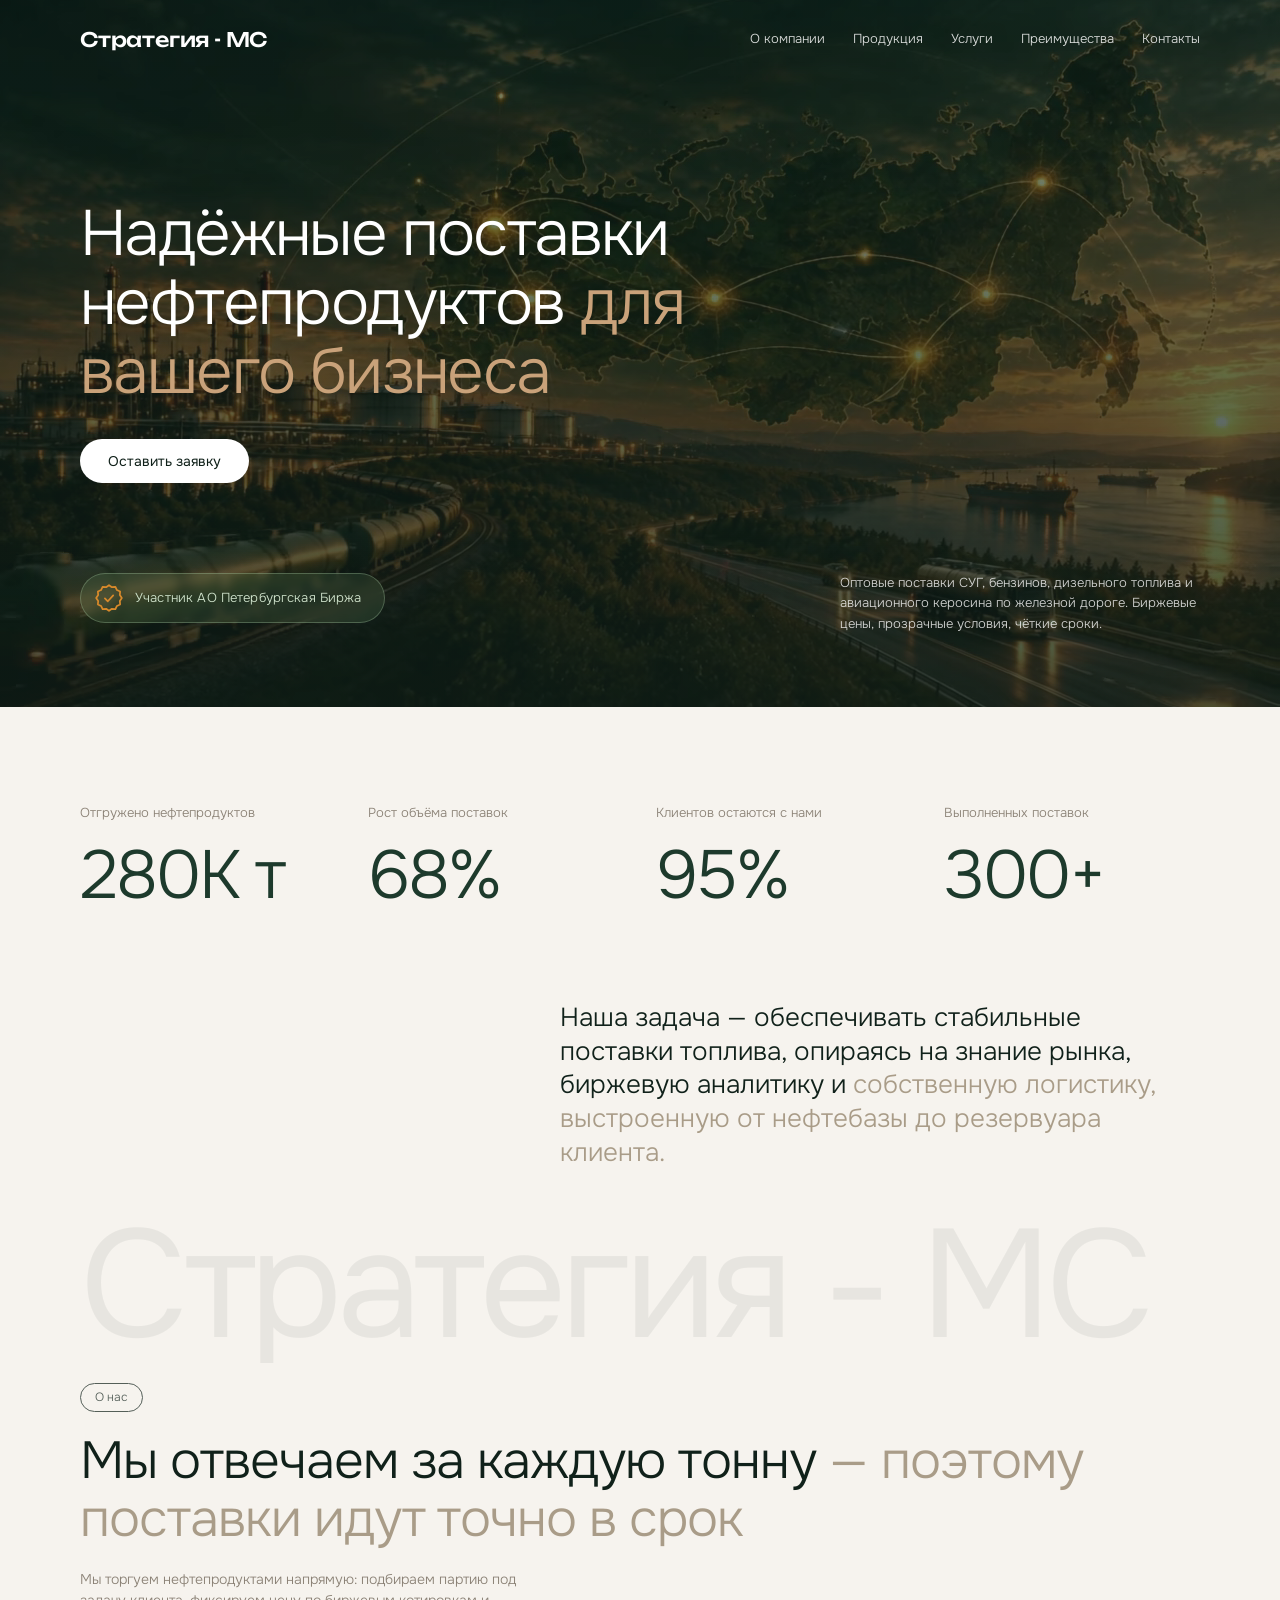
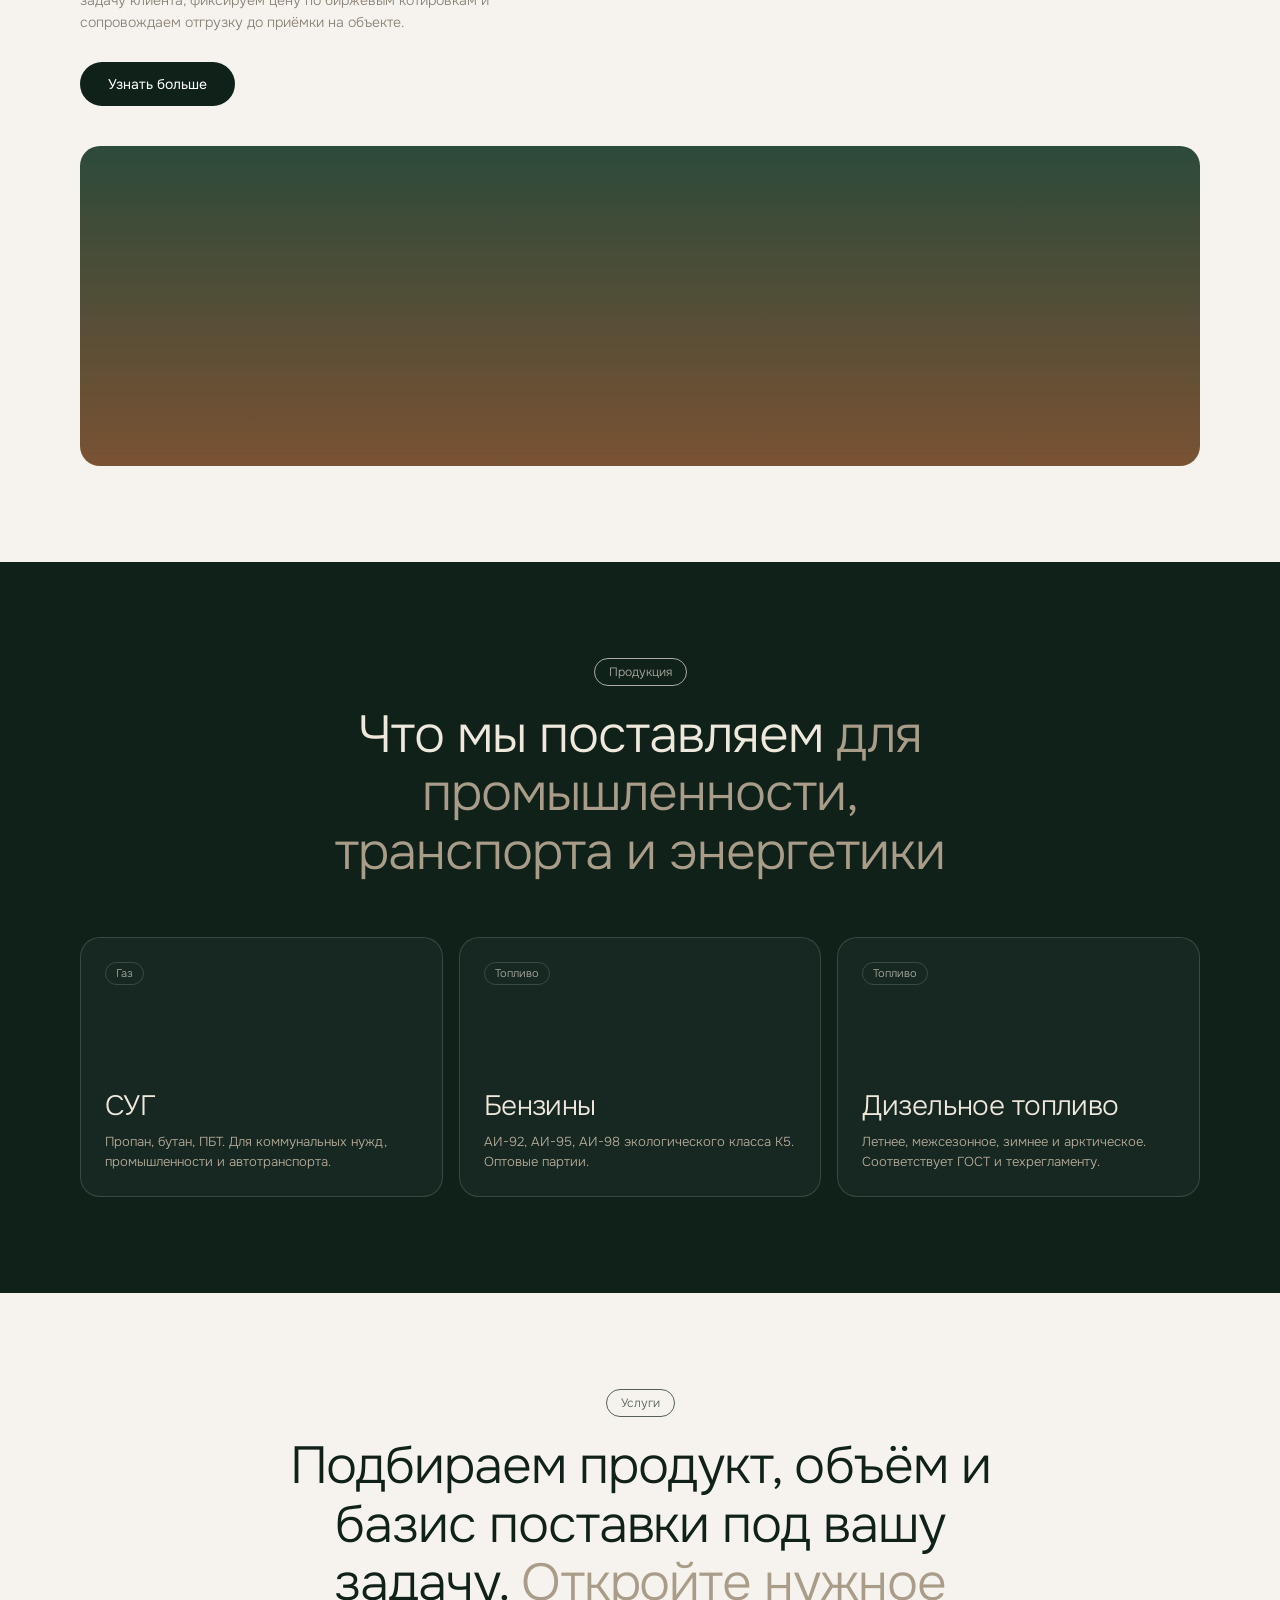
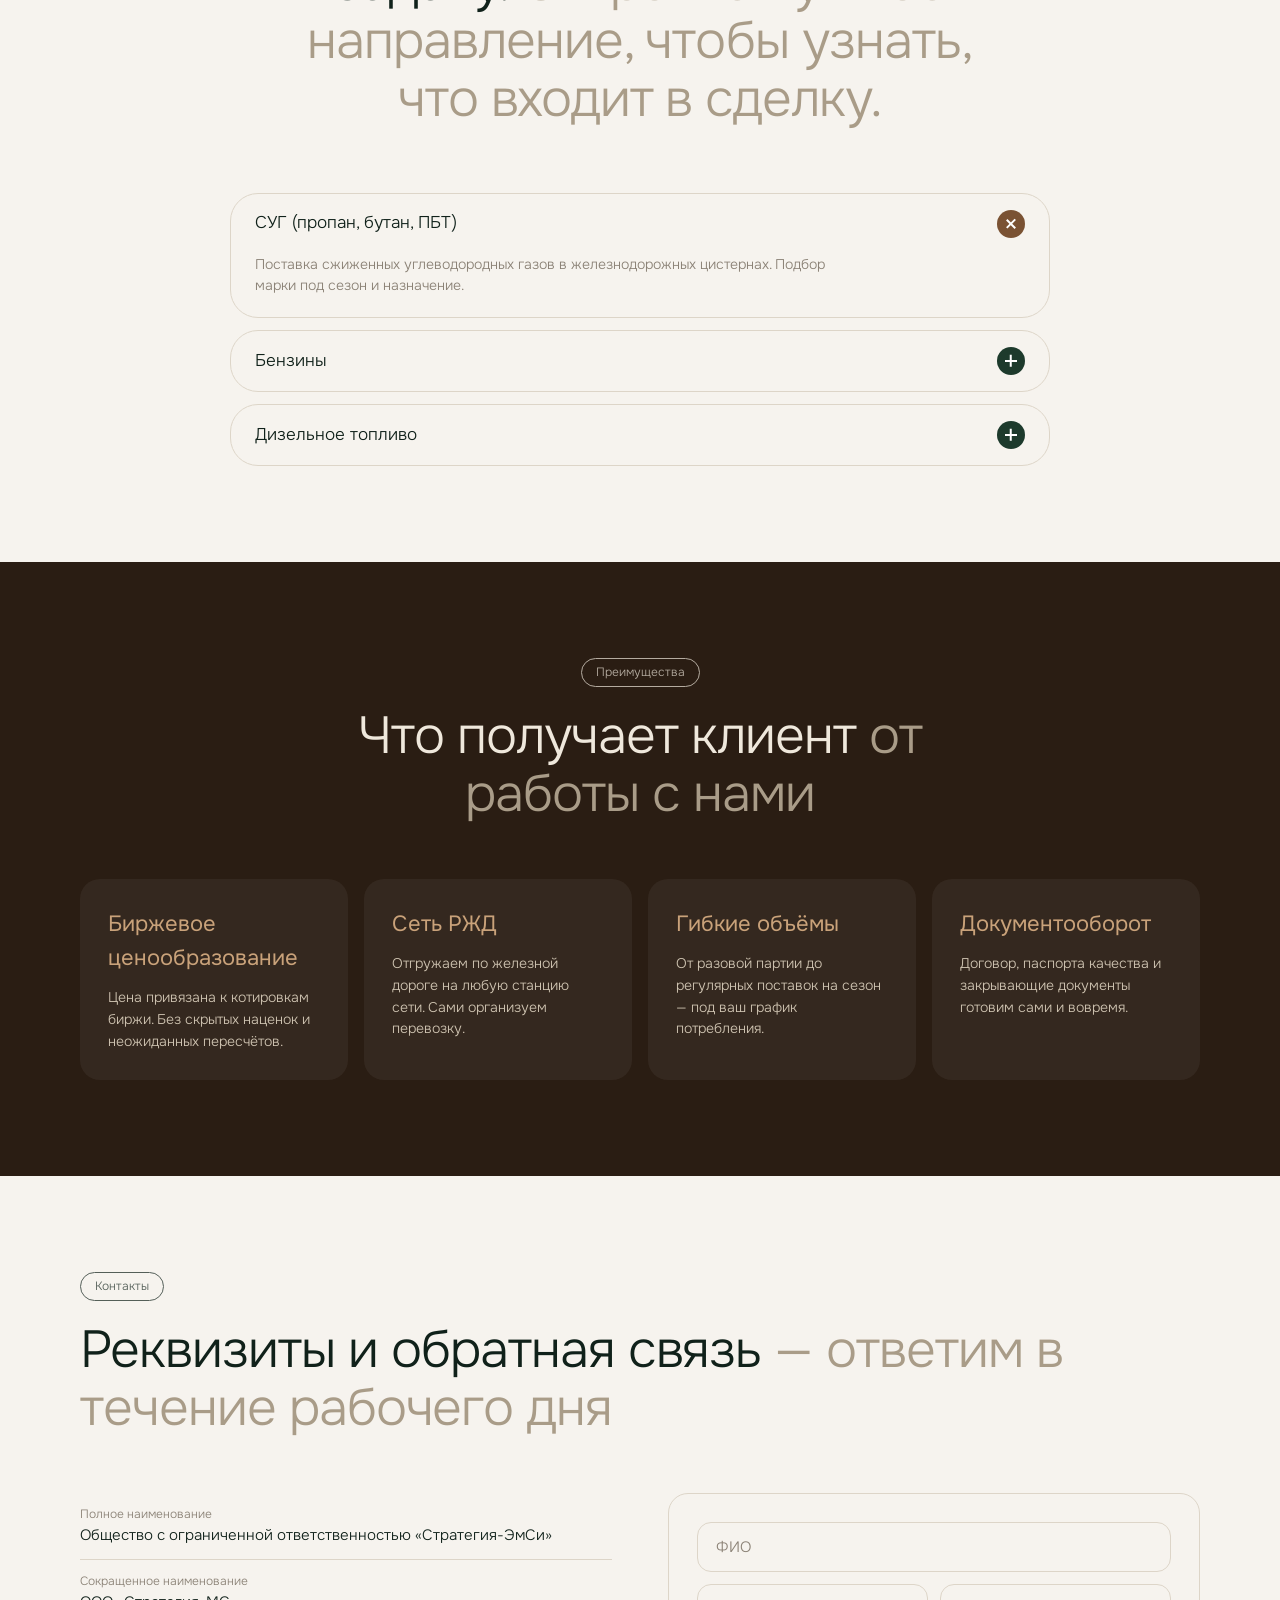
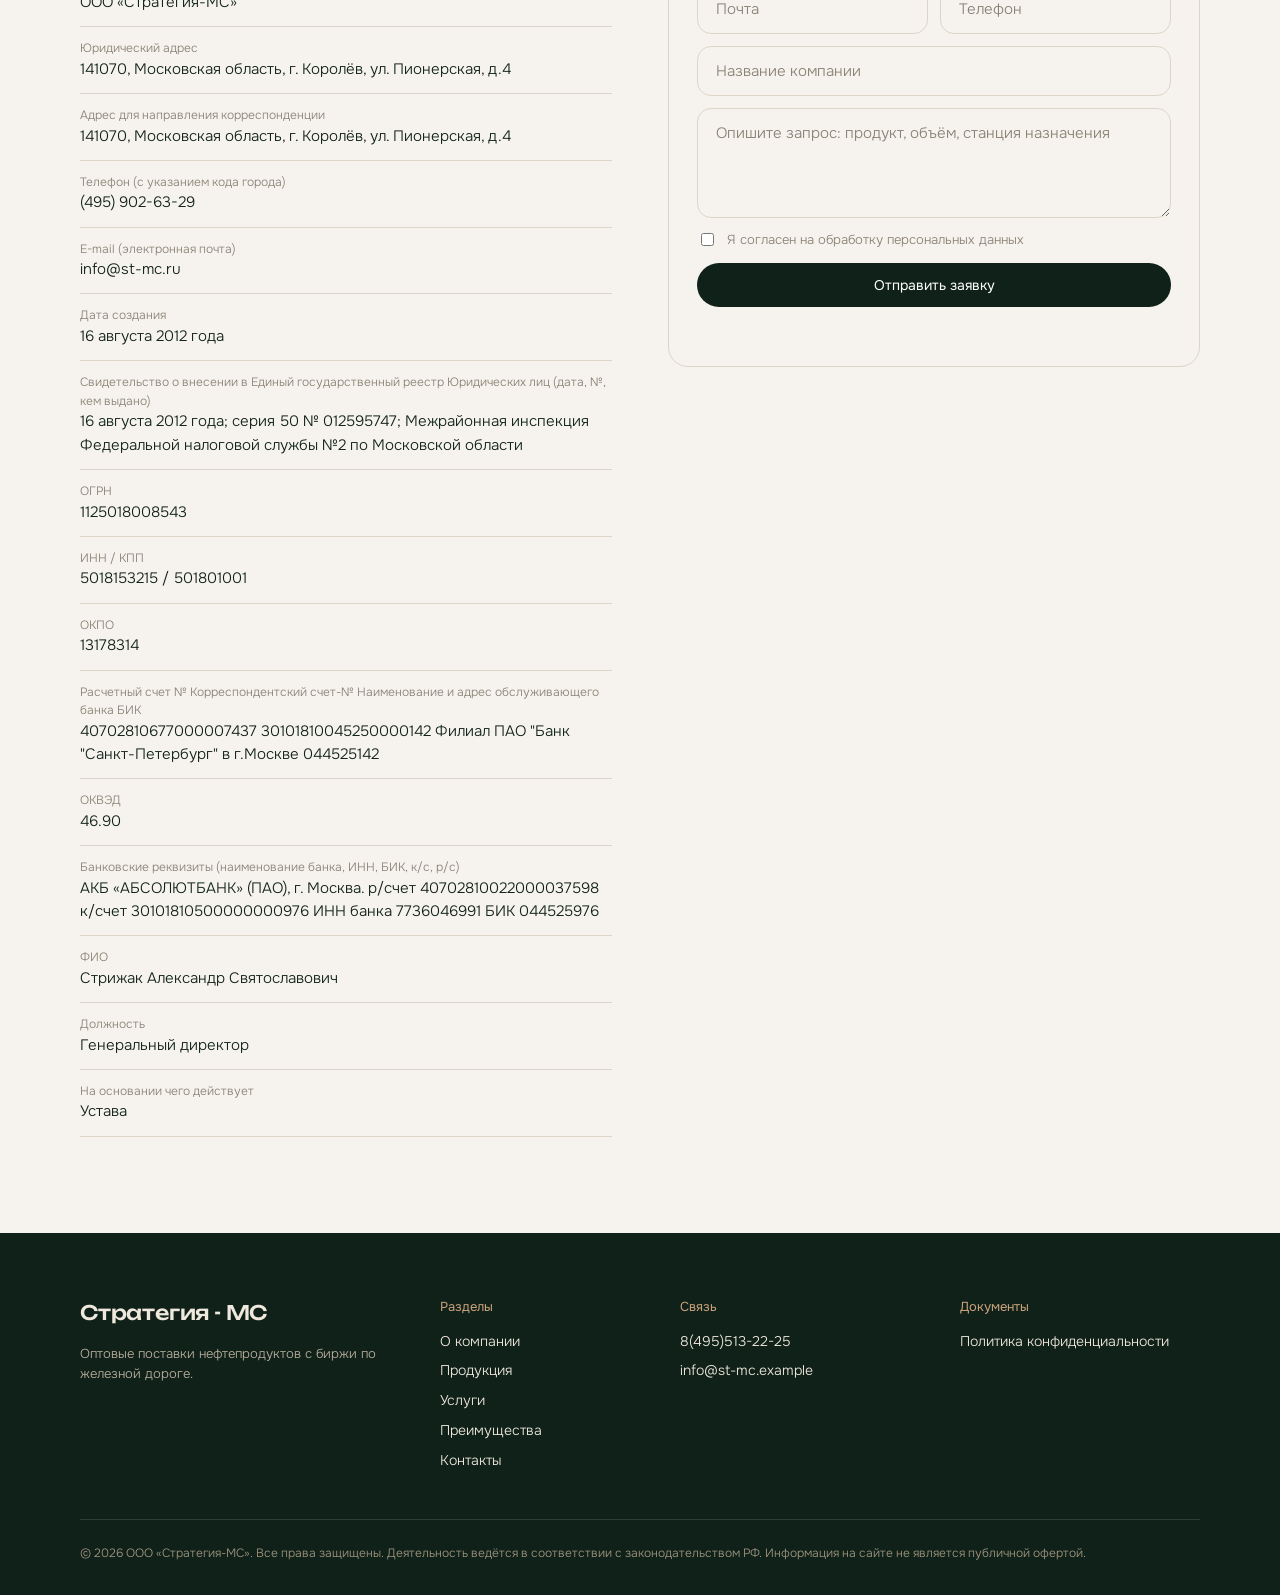
==== index.html @ 7140a0b4 "upd" ====
<!doctype html>
<html lang="en">
  <head>
    <meta charset="UTF-8" />
    <meta name="viewport" content="width=device-width, initial-scale=1.0" />
    <title>Стратегия - МС</title>

    <meta
      content="рынок нефтепродуктов, звезда, нефтепродукты, купить нефть, купить дизель, купить мазут, купить бензин, топливо, мониторинг цен, биржевые цены, спб мтсб"
      name="keywords"
    />

    <meta property="og:title" content="CТРАТЕГИЯ" />
    <meta
      property="og:description"
      content="Добро пожаловать на сайт компании CТРАТЕГИЯ!"
    />
    <meta property="og:type" content="website" />
    <meta property="og:site_name" content="CТРАТЕГИЯ" />
    <meta property="og:url" content="https://svtmlnk.github.io/strategy/" />
    <meta
      property="og:image"
      content="https://svtmlnk.github.io/strategy/assets/banner.png?v=2"
    />
    <meta property="og:image:type" content="image/png" />
    <meta property="og:image:width" content="1200" />
    <meta property="og:image:height" content="630" />
    <meta property="og:image:alt" content="CТРАТЕГИЯ" />

    <meta name="twitter:card" content="summary_large_image" />
    <meta name="twitter:title" content="CТРАТЕГИЯ" />
    <meta
      name="twitter:description"
      content="Добро пожаловать на сайт компании CТРАТЕГИЯ!"
    />
    <meta
      name="twitter:image"
      content="https://svtmlnk.github.io/strategy/assets/banner.png?v=2"
    />

    <link rel="preconnect" href="https://fonts.googleapis.com" />
    <link rel="preconnect" href="https://fonts.gstatic.com" crossorigin />

    <link rel="stylesheet" href="./style.css" />
    <link href="https://unpkg.com/aos@2.3.1/dist/aos.css" rel="stylesheet" />
    <link
      rel="stylesheet"
      href="https://fonts.googleapis.com/css2?family=Onest:wght@300;400;500&display=swap"
    />
  </head>
  <body>
    <!-- ===== Шапка и навигация ===== -->
    <header class="header">
      <div class="container header__inner">
        <a class="logo" href="#top">Стратегия - МС</a>
        <button
          class="burger"
          type="button"
          aria-label="Открыть меню"
          aria-expanded="false"
          aria-controls="site-nav"
        >
          <span class="burger__line"></span><span class="burger__line"></span
          ><span class="burger__line"></span>
        </button>
        <nav class="nav" id="site-nav" aria-label="Основная навигация">
          <a class="nav__link" href="#about">О компании</a>
          <a class="nav__link" href="#products">Продукция</a>
          <a class="nav__link" href="#services">Услуги</a>
          <a class="nav__link" href="#benefits">Преимущества</a>
          <a class="nav__link" href="#contacts">Контакты</a>
        </nav>
      </div>
    </header>

    <main id="top">
      <!-- ===== Секция 1. Hero ===== -->
      <section class="hero">
        <video
          class="hero__video"
          autoplay
          muted
          loop
          playsinline
          preload="auto"
          poster="./assets/video_bg_poster.jpg"
          class="bg-video"
        >
          <source src="./assets/video_bg_web.webm" type="video/webm" />
          <source src="./assets/video_bg_web.mp4" type="video/mp4" />
        </video>
        <div class="container hero__inner">
          <h1 class="hero__title">
            Надёжные поставки нефтепродуктов
            <span class="hero__title-muted">для вашего бизнеса</span>
          </h1>
          <a class="button button--light hero__button" href="#contacts"
            >Оставить заявку</a
          >

          <div class="hero__footer">
            <div class="badge">
              <svg
                class="badge__icon"
                viewBox="0 0 24 24"
                fill="none"
                stroke="currentColor"
                stroke-width="1.5"
                stroke-linejoin="round"
                stroke-linecap="round"
                aria-hidden="true"
              >
                <polygon
                  points="23,12 21.27,14.48 21.53,17.5 18.79,18.79 17.5,21.53 14.48,21.27 12,23 9.52,21.27 6.5,21.53 5.21,18.79 2.47,17.5 2.73,14.48 1,12 2.73,9.52 2.47,6.5 5.21,5.21 6.5,2.47 9.52,2.73 12,1 14.48,2.73 17.5,2.47 18.79,5.21 21.53,6.5 21.27,9.52"
                />
                <path d="M8.5 12.3l2.5 2.5 4.6-5" />
              </svg>
              <p class="badge__text">Участник АО Петербургская Биржа</p>
            </div>
            <p class="hero__text">
              Оптовые поставки СУГ, бензинов, дизельного топлива и авиационного
              керосина по железной дороге. Биржевые цены, прозрачные условия,
              чёткие сроки.
            </p>
          </div>
        </div>
      </section>

      <!-- ===== Секция 2. О компании ===== -->
      <section class="section" id="about">
        <div class="container">
          <div class="stats">
            <div>
              <span class="stats__label">Отгружено нефтепродуктов</span>
              <span class="stats__value" data-count="280" data-suffix="K т"
                >280K т</span
              >
            </div>
            <div>
              <span class="stats__label">Рост объёма поставок</span>
              <span class="stats__value" data-count="68" data-suffix="%"
                >68%</span
              >
            </div>
            <div>
              <span class="stats__label">Клиентов остаются с нами</span>
              <span class="stats__value" data-count="95" data-suffix="%"
                >95%</span
              >
            </div>
            <div>
              <span class="stats__label">Выполненных поставок</span>
              <span class="stats__value" data-count="300" data-suffix="+"
                >300+</span
              >
            </div>
          </div>

          <p class="mission">
            Наша задача — обеспечивать стабильные поставки топлива, опираясь на
            знание рынка, биржевую аналитику и
            <span class="mission__muted"
              >собственную логистику, выстроенную от нефтебазы до резервуара
              клиента.</span
            >
          </p>

          <div class="watermark" aria-hidden="true">Стратегия - МС</div>

          <div class="about">
            <div>
              <span class="tag">О нас</span>
              <h2 class="heading">
                Мы отвечаем за каждую тонну
                <span class="heading__muted"
                  >— поэтому поставки идут точно в срок</span
                >
              </h2>
              <p class="about__text">
                Мы торгуем нефтепродуктами напрямую: подбираем партию под задачу
                клиента, фиксируем цену по биржевым котировкам и сопровождаем
                отгрузку до приёмки на объекте.
              </p>
              <a class="button" href="#contacts">Узнать больше</a>
            </div>

            <div
              class="about__picture"
              role="img"
              aria-label="Железнодорожные цистерны с нефтепродуктами"
            ></div>
          </div>
        </div>
      </section>

      <!-- ===== Секция 3. Продукция ===== -->
      <section class="section section--dark" id="products">
        <div class="container">
          <div class="heading--center">
            <span class="tag">Продукция</span>
            <h2 class="heading">
              Что мы поставляем
              <span class="heading__muted"
                >для промышленности, транспорта и энергетики</span
              >
            </h2>
          </div>

          <div class="products__grid">
            <article
              class="card card--accent"
              data-aos="fade-up"
              data-aos-delay="0"
            >
              <span class="card__tag">Газ</span>
              <div>
                <h3 class="card__title">СУГ</h3>
                <p class="card__text">
                  Пропан, бутан, ПБТ. Для коммунальных нужд, промышленности и
                  автотранспорта.
                </p>
              </div>
            </article>
            <article class="card" data-aos="fade-up" data-aos-delay="150">
              <span class="card__tag">Топливо</span>
              <div>
                <h3 class="card__title">Бензины</h3>
                <p class="card__text">
                  АИ-92, АИ-95, АИ-98 экологического класса К5. Оптовые партии.
                </p>
              </div>
            </article>
            <article class="card" data-aos="fade-up" data-aos-delay="300">
              <span class="card__tag">Топливо</span>
              <div>
                <h3 class="card__title">Дизельное топливо</h3>
                <p class="card__text">
                  Летнее, межсезонное, зимнее и арктическое. Соответствует ГОСТ
                  и техрегламенту.
                </p>
              </div>
            </article>
          </div>
        </div>
      </section>

      <!-- ===== Секция 4. Услуги ===== -->
      <section class="section" id="services">
        <div class="container">
          <div class="heading--center">
            <span class="tag">Услуги</span>
            <h2 class="heading">
              Подбираем продукт, объём и базис поставки под вашу задачу.
              <span class="heading__muted"
                >Откройте нужное направление, чтобы узнать, что входит в
                сделку.</span
              >
            </h2>
          </div>

          <div class="services__list">
            <details class="service" open data-aos="fade-up">
              <summary class="service__head">
                СУГ (пропан, бутан, ПБТ)<span class="service__icon"></span>
              </summary>
              <p class="service__body">
                Поставка сжиженных углеводородных газов в железнодорожных
                цистернах. Подбор марки под сезон и назначение.
              </p>
            </details>
            <details class="service" data-aos="fade-up">
              <summary class="service__head">
                Бензины<span class="service__icon"></span>
              </summary>
              <p class="service__body">
                Оптовые партии АИ-92, АИ-95 и АИ-98 с паспортом качества на
                каждую отгрузку.
              </p>
            </details>
            <details class="service" data-aos="fade-up">
              <summary class="service__head">
                Дизельное топливо<span class="service__icon"></span>
              </summary>
              <p class="service__body">
                Летние, межсезонные, зимние и арктические марки. Планируем
                графики поставок на весь сезон.
              </p>
            </details>
          </div>
        </div>
      </section>

      <!-- ===== Секция 5. Что получает клиент ===== -->
      <section class="section section--brown" id="benefits">
        <div class="container">
          <div class="heading--center">
            <span class="tag">Преимущества</span>
            <h2 class="heading">
              Что получает клиент
              <span class="heading__muted">от работы с нами</span>
            </h2>
          </div>

          <div class="benefits__grid">
            <article class="benefit" data-aos="fade-up" data-aos-delay="0">
              <h3 class="benefit__title">Биржевое ценообразование</h3>
              <p class="benefit__text">
                Цена привязана к котировкам биржи. Без скрытых наценок и
                неожиданных пересчётов.
              </p>
            </article>
            <article class="benefit" data-aos="fade-up" data-aos-delay="150">
              <h3 class="benefit__title">Сеть РЖД</h3>
              <p class="benefit__text">
                Отгружаем по железной дороге на любую станцию сети. Сами
                организуем перевозку.
              </p>
            </article>
            <article class="benefit" data-aos="fade-up" data-aos-delay="300">
              <h3 class="benefit__title">Гибкие объёмы</h3>
              <p class="benefit__text">
                От разовой партии до регулярных поставок на сезон — под ваш
                график потребления.
              </p>
            </article>
            <article class="benefit" data-aos="fade-up" data-aos-delay="450">
              <h3 class="benefit__title">Документооборот</h3>
              <p class="benefit__text">
                Договор, паспорта качества и закрывающие документы готовим сами
                и вовремя.
              </p>
            </article>
          </div>
        </div>
      </section>

      <!-- ===== Секция 6. Контакты ===== -->
      <section class="section" id="contacts">
        <div class="container">
          <span class="tag">Контакты</span>
          <h2 class="heading">
            Реквизиты и обратная связь
            <span class="heading__muted">— ответим в течение рабочего дня</span>
          </h2>

          <div class="contacts__grid">
            <dl class="requisites" style="margin: 0">
              <div class="requisites__row">
                <dt class="requisites__label">Полное наименование</dt>
                <dd class="requisites__value" style="margin: 0">
                  Общество с ограниченной ответственностью «Стратегия-ЭмСи»
                </dd>
              </div>
              <div class="requisites__row">
                <dt class="requisites__label">Сокращенное наименование</dt>
                <dd class="requisites__value" style="margin: 0">
                  ООО «Стратегия-МС»
                </dd>
              </div>
              <div class="requisites__row">
                <dt class="requisites__label">Юридический адрес</dt>
                <dd class="requisites__value" style="margin: 0">
                  141070, Московская область, г. Королёв, ул. Пионерская, д.4
                </dd>
              </div>
              <div class="requisites__row">
                <dt class="requisites__label">
                  Адрес для направления корреспонденции
                </dt>
                <dd class="requisites__value" style="margin: 0">
                  141070, Московская область, г. Королёв, ул. Пионерская, д.4
                </dd>
              </div>
              <div class="requisites__row">
                <dt class="requisites__label">
                  Телефон (с указанием кода города)
                </dt>
                <dd class="requisites__value" style="margin: 0">
                  (495) 902-63-29
                </dd>
              </div>
              <div class="requisites__row">
                <dt class="requisites__label">Е-mail (электронная почта)</dt>
                <dd class="requisites__value" style="margin: 0">
                  info@st-mc.ru
                </dd>
              </div>
              <div class="requisites__row">
                <dt class="requisites__label">Дата создания</dt>
                <dd class="requisites__value" style="margin: 0">
                  16 августа 2012 года
                </dd>
              </div>
              <div class="requisites__row">
                <dt class="requisites__label">
                  Свидетельство о внесении в Единый государственный реестр
                  Юридических лиц (дата, №, кем выдано)
                </dt>
                <dd class="requisites__value" style="margin: 0">
                  16 августа 2012 года; серия 50 № 012595747; Межрайонная
                  инспекция Федеральной налоговой службы №2 по Московской
                  области
                </dd>
              </div>
              <div class="requisites__row">
                <dt class="requisites__label">ОГРН</dt>
                <dd class="requisites__value" style="margin: 0">
                  1125018008543
                </dd>
              </div>
              <div class="requisites__row">
                <dt class="requisites__label">ИНН / КПП</dt>
                <dd class="requisites__value" style="margin: 0">
                  5018153215 / 501801001
                </dd>
              </div>
              <div class="requisites__row">
                <dt class="requisites__label">ОКПО</dt>
                <dd class="requisites__value" style="margin: 0">13178314</dd>
              </div>
              <div class="requisites__row">
                <dt class="requisites__label">
                  Расчетный счет № Корреспондентский счет-№ Наименование и адрес
                  обслуживающего банка БИК
                </dt>
                <dd class="requisites__value" style="margin: 0">
                  40702810677000007437 30101810045250000142 Филиал ПАО "Банк
                  "Санкт-Петербург" в г.Москве 044525142
                </dd>
              </div>
              <div class="requisites__row">
                <dt class="requisites__label">ОКВЭД</dt>
                <dd class="requisites__value" style="margin: 0">46.90</dd>
              </div>
              <div class="requisites__row">
                <dt class="requisites__label">
                  Банковские реквизиты (наименование банка, ИНН, БИК, к/с, р/с)
                </dt>
                <dd class="requisites__value" style="margin: 0">
                  АКБ «АБСОЛЮТБАНК» (ПАО), г. Москва. р/счет
                  40702810022000037598 к/счет 30101810500000000976 ИНН банка
                  7736046991 БИК 044525976
                </dd>
              </div>
              <div class="requisites__row">
                <dt class="requisites__label">ФИО</dt>
                <dd class="requisites__value" style="margin: 0">
                  Стрижак Александр Святославович
                </dd>
              </div>
              <div class="requisites__row">
                <dt class="requisites__label">Должность</dt>
                <dd class="requisites__value" style="margin: 0">
                  Генеральный директор
                </dd>
              </div>
              <div class="requisites__row">
                <dt class="requisites__label">На основании чего действует</dt>
                <dd class="requisites__value" style="margin: 0">Устава</dd>
              </div>
            </dl>

            <form class="form" id="contact-form">
              <input
                class="form__input"
                name="name"
                required
                maxlength="150"
                autocomplete="name"
                placeholder="ФИО"
              />
              <div class="form__row">
                <input
                  class="form__input"
                  name="email"
                  type="email"
                  required
                  maxlength="254"
                  autocomplete="email"
                  placeholder="Почта"
                />
                <input
                  class="form__input"
                  name="phone"
                  type="tel"
                  required
                  maxlength="30"
                  autocomplete="tel"
                  placeholder="Телефон"
                />
              </div>
              <input
                class="form__input"
                name="company"
                required
                maxlength="200"
                autocomplete="organization"
                placeholder="Название компании"
              />
              <textarea
                class="form__input form__input--textarea"
                name="message"
                maxlength="3000"
                placeholder="Опишите запрос: продукт, объём, станция назначения"
              ></textarea>
              <label class="form__agreement">
                <input
                  class="form__checkbox"
                  type="checkbox"
                  name="agree"
                  required
                />
                <span>Я согласен на обработку персональных данных</span>
              </label>
              <button class="button form__submit" type="submit">
                Отправить заявку
              </button>
              <p class="form__status" id="form-status" role="status"></p>
            </form>
          </div>
        </div>
      </section>
    </main>

    <!-- Footer -->
    <footer class="footer">
      <div class="footer__grid">
        <div>
          <a class="footer__logo" href="#top">Стратегия - МС</a>
          <p class="footer__about">
            Оптовые поставки нефтепродуктов с биржи по железной дороге.
          </p>
        </div>
        <nav aria-label="Навигация в подвале">
          <h3 class="footer__title">Разделы</h3>
          <ul class="footer__list">
            <li><a class="footer__link" href="#about">О компании</a></li>
            <li><a class="footer__link" href="#products">Продукция</a></li>
            <li><a class="footer__link" href="#services">Услуги</a></li>
            <li><a class="footer__link" href="#benefits">Преимущества</a></li>
            <li><a class="footer__link" href="#contacts">Контакты</a></li>
          </ul>
        </nav>
        <div>
          <h3 class="footer__title">Связь</h3>
          <ul class="footer__list">
            <li>
              <a class="footer__link" href="tel:+74955132225"
                >8(495)513-22-25</a
              >
            </li>
            <li>
              <a class="footer__link" href="mailto:info@st-mc.example"
                >info@st-mc.example</a
              >
            </li>
          </ul>
        </div>
        <div>
          <h3 class="footer__title">Документы</h3>
          <ul class="footer__list">
            <li>
              <a class="footer__link" href="#">Политика конфиденциальности</a>
            </li>
          </ul>
        </div>
      </div>
      <p class="footer__copy">
        © <span class="footer__year">2026</span> ООО «Стратегия-МС». Все права
        защищены. Деятельность ведётся в соответствии с законодательством РФ.
        Информация на сайте не является публичной офертой.
      </p>
    </footer>
  </body>
  <script src="https://unpkg.com/aos@2.3.1/dist/aos.js"></script>
  <script src="./script.js"></script>
</html>
---- style.css ----
@import url('https://fonts.googleapis.com/css2?family=Unbounded:wght@200..900&display=swap');

/* ============ Токены ============ */
:root {
    --green-900: #10211a;
    --green-700: #1d3a2c;
    --brown-600: #7a5233;
    --brown-300: #c9a27a;
    --sand: #a99c88;
    --paper: #f6f3ee;
    --ink: #10211a;
    --muted: #8a8175;
    --line: #ddd5c8;
    --font: "Onest", "Segoe UI", Arial, sans-serif;
    --radius-card: 20px;
    --radius-pill: 999px;
    box-sizing: border-box;
    padding-top: env(safe-area-inset-top, 0px);
    padding-bottom: env(safe-area-inset-bottom, 0px);
}

@media (prefers-color-scheme: dark) {
    :root:not([data-theme="light"]) {
        --paper: #0c1511;
        --ink: #efe8dc;
        --muted: #9a917f;
        --line: #2b3a31;
    }
}

:root[data-theme="dark"] {
    --paper: #0c1511;
    --ink: #efe8dc;
    --muted: #9a917f;
    --line: #2b3a31;
}

/* ============ База ============ */
*,
*::before,
*::after {
    box-sizing: inherit;
}

html {
    scroll-behavior: smooth;
    scroll-padding-top: calc(72px + env(safe-area-inset-top, 0px));
}

body {
    margin: 0;
    background: var(--paper);
    color: var(--ink);
    font: 300 16px/1.55 var(--font);
}

a {
    color: inherit;
    text-decoration: none;
}

h1,
h2,
h3,
p,
ul {
    margin: 0;
    padding: 0;
}

ul {
    list-style: none;
}

:focus-visible {
    outline: 2px solid var(--brown-300);
    outline-offset: 3px;
}

@media (prefers-reduced-motion: reduce) {
    html {
        scroll-behavior: auto;
    }

    * {
        transition: none !important;
    }
}

/* ============ Общие блоки ============ */
.container {
    width: min(1120px, 100% - 40px);
    margin-inline: auto;
}

.section {
    padding: 96px 0;
}

.section--dark {
    background: var(--green-900);
    color: #efe8dc;
}

.section--brown {
    background: #2a1d13;
    color: #efe8dc;
}

.tag {
    display: inline-block;
    padding: 4px 14px;
    border: 1px solid currentColor;
    border-radius: var(--radius-pill);
    font-size: 12px;
    opacity: .7;
    margin-bottom: 20px;
}

.heading {
    font-size: clamp(30px, 4.4vw, 52px);
    font-weight: 300;
    line-height: 1.12;
    letter-spacing: -.02em;
}

.heading--center {
    text-align: center;
    max-width: 720px;
    margin-inline: auto;
}

.heading__muted {
    color: var(--sand);
}

.button {
    display: inline-block;
    padding: 13px 28px;
    border: 0;
    border-radius: var(--radius-pill);
    background: var(--green-900);
    color: #fff;
    font: 400 14px var(--font);
    cursor: pointer;
    transition: background .2s;
}

.button:hover {
    background: var(--brown-600);
}

.button--light {
    background: #fff;
    color: var(--green-900);
}

.button--light:hover {
    background: var(--brown-300);
}

/* ============ Шапка ============ */
.header {
    position: fixed;
    top: 0;
    left: 0;
    right: 0;
    z-index: 10;
    color: #fff;
    padding: calc(24px + env(safe-area-inset-top, 0px)) 0 24px;
    transition: padding .25s, background .25s, box-shadow .25s;
}

.header--scrolled {
    padding: calc(12px + env(safe-area-inset-top, 0px)) 0 12px;
    background: rgba(16, 33, 26, .92);
    backdrop-filter: blur(10px);
    box-shadow: 0 1px 0 rgba(239, 232, 220, .1);
}

.header--open {
    background: var(--green-900);
}

.header__inner {
    display: flex;
    align-items: center;
    justify-content: space-between;
    gap: 24px;
}

/* Кнопка-бургер (видна только на мобильных) */
.burger {
    display: none;
    width: 40px;
    height: 40px;
    padding: 0;
    border: 0;
    background: none;
    color: inherit;
    cursor: pointer;
}

.burger__line {
    display: block;
    width: 22px;
    height: 1.5px;
    margin: 5px auto;
    background: currentColor;
    transition: transform .25s, opacity .2s;
}

.header--open .burger__line:nth-child(1) {
    transform: translateY(6.5px) rotate(45deg);
}

.header--open .burger__line:nth-child(2) {
    opacity: 0;
}

.header--open .burger__line:nth-child(3) {
    transform: translateY(-6.5px) rotate(-45deg);
}

.logo {
    font-family: "Unbounded", sans-serif;
    font-size: 20px;
    font-weight: 500;
    letter-spacing: -.01em;
    white-space: nowrap;
}

.nav {
    display: flex;
    gap: 28px;
    font-size: 13px;
    overflow-x: auto;
}

.nav__link {
    white-space: nowrap;
    opacity: .85;
}

.nav__link:hover,
.nav__link--active {
    opacity: 1;
    color: var(--brown-300);
}

/* ============ 1. Hero ============ */
.hero {
    position: relative;
    overflow: hidden;
    min-height: 620px;
    padding: 200px 0 56px;
    color: #fff;
    background:
        radial-gradient(120% 70% at 85% -10%, rgba(201, 162, 122, .45), transparent 55%),
        radial-gradient(90% 60% at 0% 110%, rgba(122, 82, 51, .55), transparent 60%),
        linear-gradient(160deg, #1d3a2c, #10211a 70%);
}

.hero__inner {
    position: relative;
    z-index: 1;
}

.hero__title {
    max-width: 760px;
    font-size: clamp(34px, 5.4vw, 64px);
    font-weight: 300;
    line-height: 1.08;
    letter-spacing: -.025em;
}

.hero__title-muted {
    color: var(--brown-300);
}

.hero__button {
    margin-top: 32px;
}

.hero__video {
    position: absolute;
    inset: 0;
    z-index: 0;
    width: 100%;
    height: 100%;
    object-fit: cover;
}

/* затемнение, чтобы текст читался поверх видео */
.hero::before {
    content: "";
    position: absolute;
    inset: 0;
    z-index: 1;
    background: linear-gradient(180deg, rgba(16, 33, 26, .55), rgba(16, 33, 26, .75));
}

.hero__inner {
    position: relative;
    z-index: 2;
}

/* ============ Бейдж «Активный участник биржи» ============ */
.badge {
    display: inline-flex;
    align-items: center;
    gap: 12px;
    margin-bottom: 28px;
    padding: 10px 22px 10px 14px;
    border: 1px solid rgba(190, 225, 185, .28);
    border-radius: var(--radius-pill);
    background: rgba(120, 170, 110, .16);
    color: #d3e6cf;
    font-size: 15px;
    letter-spacing: .01em;
    backdrop-filter: blur(4px);
}

.badge__icon {
    flex: none;
    width: 28px;
    height: 28px;
    color: #d98a2b;
}

.badge__text {
    margin: 0;
    font-size: 13px;
}

.hero__footer {
    display: flex;
    justify-content: space-between;
    align-items: start;
    gap: 32px;
    flex-wrap: wrap;
    margin-top: 90px;
}

.hero__rating {
    display: flex;
    align-items: center;
    gap: 12px;
    font-size: 13px;
}

.hero__text {
    max-width: 360px;
    font-size: 13px;
    opacity: .8;
}

.avatars {
    display: flex;
}

.avatars__item {
    display: grid;
    place-items: center;
    width: 34px;
    height: 34px;
    margin-left: -8px;
    border: 2px solid var(--green-700);
    border-radius: 50%;
    background: var(--brown-600);
    font-size: 11px;
    font-weight: 500;
}

.avatars__item:first-child {
    margin-left: 0;
}

.avatars__item:nth-child(2) {
    background: #3d6a52;
}

.avatars__item:nth-child(3) {
    background: var(--brown-300);
    color: var(--green-900);
}

/* ============ 2. О компании ============ */
.stats {
    display: grid;
    grid-template-columns: repeat(auto-fit, minmax(190px, 1fr));
    gap: 32px;
}

.stats__label {
    display: block;
    font-size: 13px;
    color: var(--muted);
}

.stats__value {
    display: block;
    font-size: clamp(44px, 6vw, 68px);
    font-weight: 300;
    letter-spacing: -.03em;
    color: var(--green-700);
}

@media (prefers-color-scheme: dark) {
    :root:not([data-theme="light"]) .stats__value {
        color: var(--brown-300);
    }
}

:root[data-theme="dark"] .stats__value {
    color: var(--brown-300);
}

.mission {
    max-width: 640px;
    margin: 72px 0 0 auto;
    font-size: clamp(20px, 2.4vw, 26px);
    line-height: 1.3;
}

.mission__muted {
    color: var(--sand);
}

.watermark {
    margin: 40px 0 -20px;
    font-size: clamp(20px, 12vw, 160px);
    font-weight: 400;
    line-height: 1;
    letter-spacing: -.04em;
    color: var(--ink);
    opacity: .06;
    user-select: none;
    overflow: hidden;
    white-space: nowrap;
}

.about {
    display: grid;
    gap: 40px;
    margin-top: 40px;
}

.about__text {
    max-width: 440px;
    margin: 20px 0 28px;
    font-size: 14px;
    color: var(--muted);
}

.about__picture {
    min-height: 320px;
    border-radius: var(--radius-card);
    overflow: hidden;
    display: flex;
    align-items: flex-end;
    background: linear-gradient(180deg, #2c4a3a 0%, #7a5233 100%);
}

/* ============ 3. Продукция (карточки) ============ */
.products__grid {
    display: grid;
    grid-template-columns: repeat(auto-fit, minmax(230px, 1fr));
    gap: 16px;
    margin-top: 56px;
}

.card {
    display: flex;
    flex-direction: column;
    justify-content: space-between;
    gap: 48px;
    min-height: 260px;
    padding: 24px;
    border: 1px solid rgba(239, 232, 220, .16);
    border-radius: var(--radius-card);
    background: rgba(255, 255, 255, .03);
}

.card__tag {
    align-self: flex-start;
    padding: 2px 10px;
    border: 1px solid rgba(239, 232, 220, .25);
    border-radius: var(--radius-pill);
    font-size: 11px;
    opacity: .7;
}

.card__title {
    font-size: 28px;
    font-weight: 300;
    line-height: 1.1;
    letter-spacing: -.02em;
}

.card__text {
    margin-top: 10px;
    font-size: 13px;
    color: #b9ae9c;
}

/* ============ 4. Услуги ============ */
.services__intro {
    display: grid;
    grid-template-columns: 1.4fr 1fr;
    gap: 40px;
    align-items: end;
}

.services__title {
    font-size: clamp(48px, 9vw, 120px);
    font-weight: 300;
    line-height: .95;
    letter-spacing: -.045em;
}

.services__text {
    font-size: 14px;
    color: var(--muted);
}

.services__list {
    display: grid;
    gap: 12px;
    max-width: 820px;
    margin: 64px auto 0;
}

.service {
    border: 1px solid var(--line);
    border-radius: 28px;
    padding: 0 24px;
    overflow: hidden;
}

.service__head {
    display: flex;
    justify-content: space-between;
    align-items: center;
    gap: 16px;
    padding: 16px 0;
    font-size: 17px;
    cursor: pointer;
    list-style: none;
}

.service__head::-webkit-details-marker {
    display: none;
}

.service__icon {
    position: relative;
    flex: none;
    width: 28px;
    height: 28px;
    border-radius: 50%;
    background: var(--green-700);
    transition: transform .25s, background .25s;
}

.service__icon::before,
.service__icon::after {
    content: "";
    position: absolute;
    inset: 0;
    margin: auto;
    width: 12px;
    height: 1.5px;
    background: #fff;
}

.service__icon::after {
    transform: rotate(90deg);
}

.service[open] .service__icon {
    transform: rotate(45deg);
    background: var(--brown-600);
}

.service[open]:not(.service--closing) .service__icon {
    transform: rotate(45deg);
    background: var(--brown-600);
}

.service__body {
    padding: 0 0 20px;
    max-width: 600px;
    font-size: 14px;
    color: var(--muted);
}

/* ============ 5. Что получает клиент ============ */
.benefits__grid {
    display: grid;
    grid-template-columns: repeat(auto-fit, minmax(240px, 1fr));
    gap: 16px;
    margin-top: 56px;
}

.benefit {
    padding: 28px;
    border-radius: var(--radius-card);
    background: rgba(255, 255, 255, .05);
}

.benefit__title {
    margin-bottom: 12px;
    font-size: 22px;
    font-weight: 400;
    color: var(--brown-300);
}

.benefit__text {
    font-size: 14px;
    color: #cfc4b2;
}

/* ============ 6. Контакты ============ */
.contacts__grid {
    display: grid;
    grid-template-columns: 1fr 1fr;
    gap: 56px;
    margin-top: 56px;
    align-items: start;
}

.requisites__row {
    padding: 12px 0;
    border-bottom: 1px solid var(--line);
}

.requisites__label {
    display: block;
    font-size: 12px;
    color: var(--muted);
}

.requisites__value {
    font-size: 15px;
    overflow-wrap: anywhere;
}

.form {
    display: grid;
    gap: 12px;
    padding: 28px;
    border: 1px solid var(--line);
    border-radius: var(--radius-card);
}

.form__row {
    display: grid;
    grid-template-columns: 1fr 1fr;
    gap: 12px;
}

.form__input {
    width: 100%;
    padding: 14px 18px;
    border: 1px solid var(--line);
    border-radius: 14px;
    background: transparent;
    color: var(--ink);
    font: 300 15px var(--font);
}

.form__input::placeholder {
    color: var(--muted);
}

.form__input--textarea {
    min-height: 110px;
    resize: vertical;
}

.form__agreement {
    display: flex;
    gap: 10px;
    align-items: flex-start;
    font-size: 13px;
    color: var(--muted);
}

.form__checkbox {
    margin-top: 3px;
    accent-color: var(--brown-600);
}

.form__status {
    min-height: 1.4em;
    font-size: 14px;
    color: var(--brown-600);
}

/* ============ Футер ============ */
.footer {
    padding: 64px 0 32px;
    background: var(--green-900);
    color: #efe8dc;
}

.footer__grid,
.footer__copy {
    width: min(1120px, 100% - 40px);
    margin-inline: auto;
}

.footer__grid {
    display: grid;
    grid-template-columns: 1.6fr 1fr 1.2fr 1.2fr;
    gap: 40px;
}

.footer__logo {
    font-family: "Unbounded", sans-serif;
    font-size: 20px;
    font-weight: 500;
    letter-spacing: -.01em;
}

.footer__about {
    max-width: 320px;
    margin-top: 16px;
    font-size: 13px;
    color: #b9ae9c;
}

.footer__title {
    margin-bottom: 14px;
    font-size: 13px;
    font-weight: 400;
    color: var(--brown-300);
}

.footer__list {
    display: grid;
    gap: 8px;
    font-size: 14px;
}

.footer__link:hover {
    color: var(--brown-300);
}

.footer__copy {
    margin-top: 48px;
    padding-top: 24px;
    border-top: 1px solid rgba(239, 232, 220, .14);
    font-size: 12px;
    color: #a1967f;
}

/* ============ Адаптив ============ */
@media (max-width: 860px) {
    .section {
        padding: 72px 0;
    }

    .services__intro,
    .contacts__grid {
        grid-template-columns: 1fr;
    }

    .footer__grid {
        grid-template-columns: 1fr 1fr;
    }

    .hero {
        padding-top: 150px;
    }

    /* Мобильное меню: выпадающая панель под шапкой */
    .burger {
        display: block;
    }

    .nav {
        position: absolute;
        top: 100%;
        left: 0;
        right: 0;
        flex-direction: column;
        gap: 0;
        overflow: visible;
        padding: 4px 20px 20px;
        background: var(--green-900);
        font-size: 17px;
        visibility: hidden;
        opacity: 0;
        transform: translateY(-8px);
        transition: opacity .2s, transform .2s, visibility .2s;
    }

    .header--open .nav {
        visibility: visible;
        opacity: 1;
        transform: none;
    }

    .nav__link {
        padding: 14px 0;
        border-bottom: 1px solid rgba(239, 232, 220, .12);
    }
}

@media (max-width: 520px) {

    .form__row,
    .footer__grid {
        grid-template-columns: 1fr;
    }

    .mission {
        margin-left: 0;
    }
}
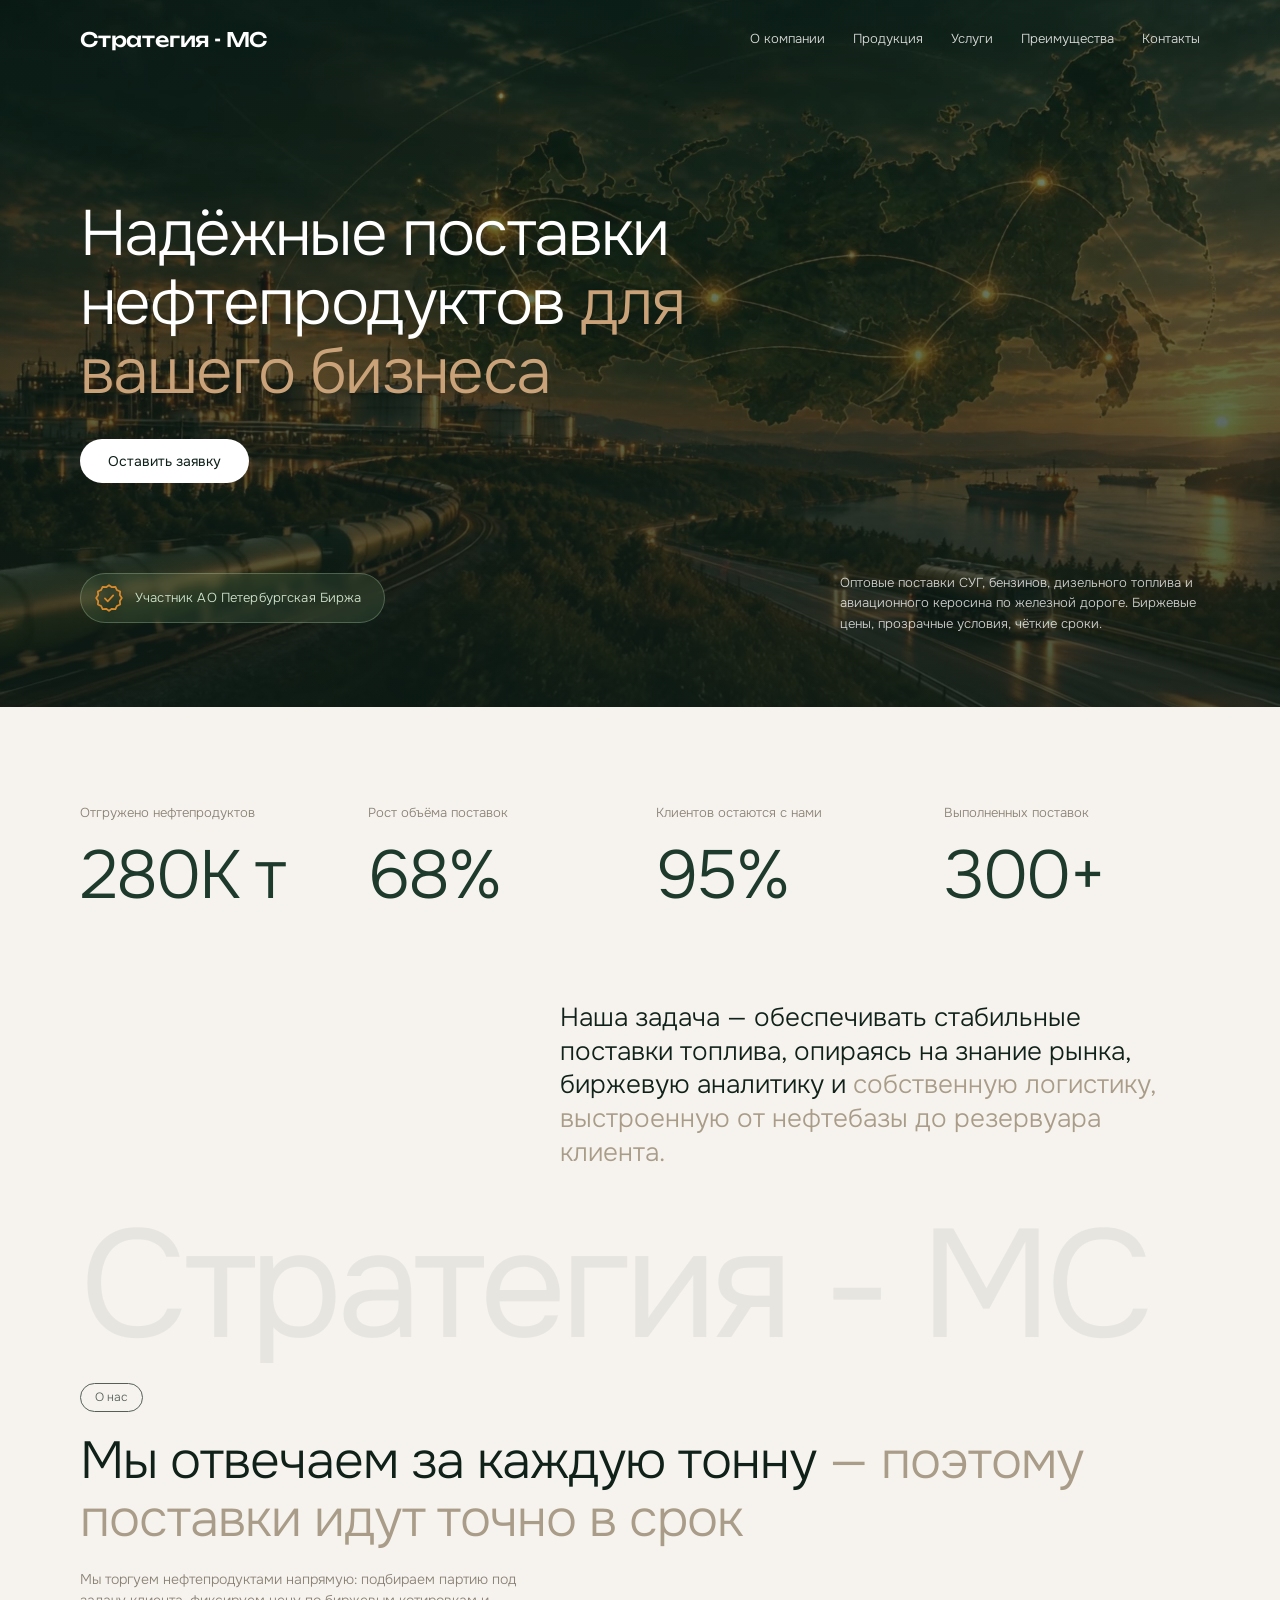
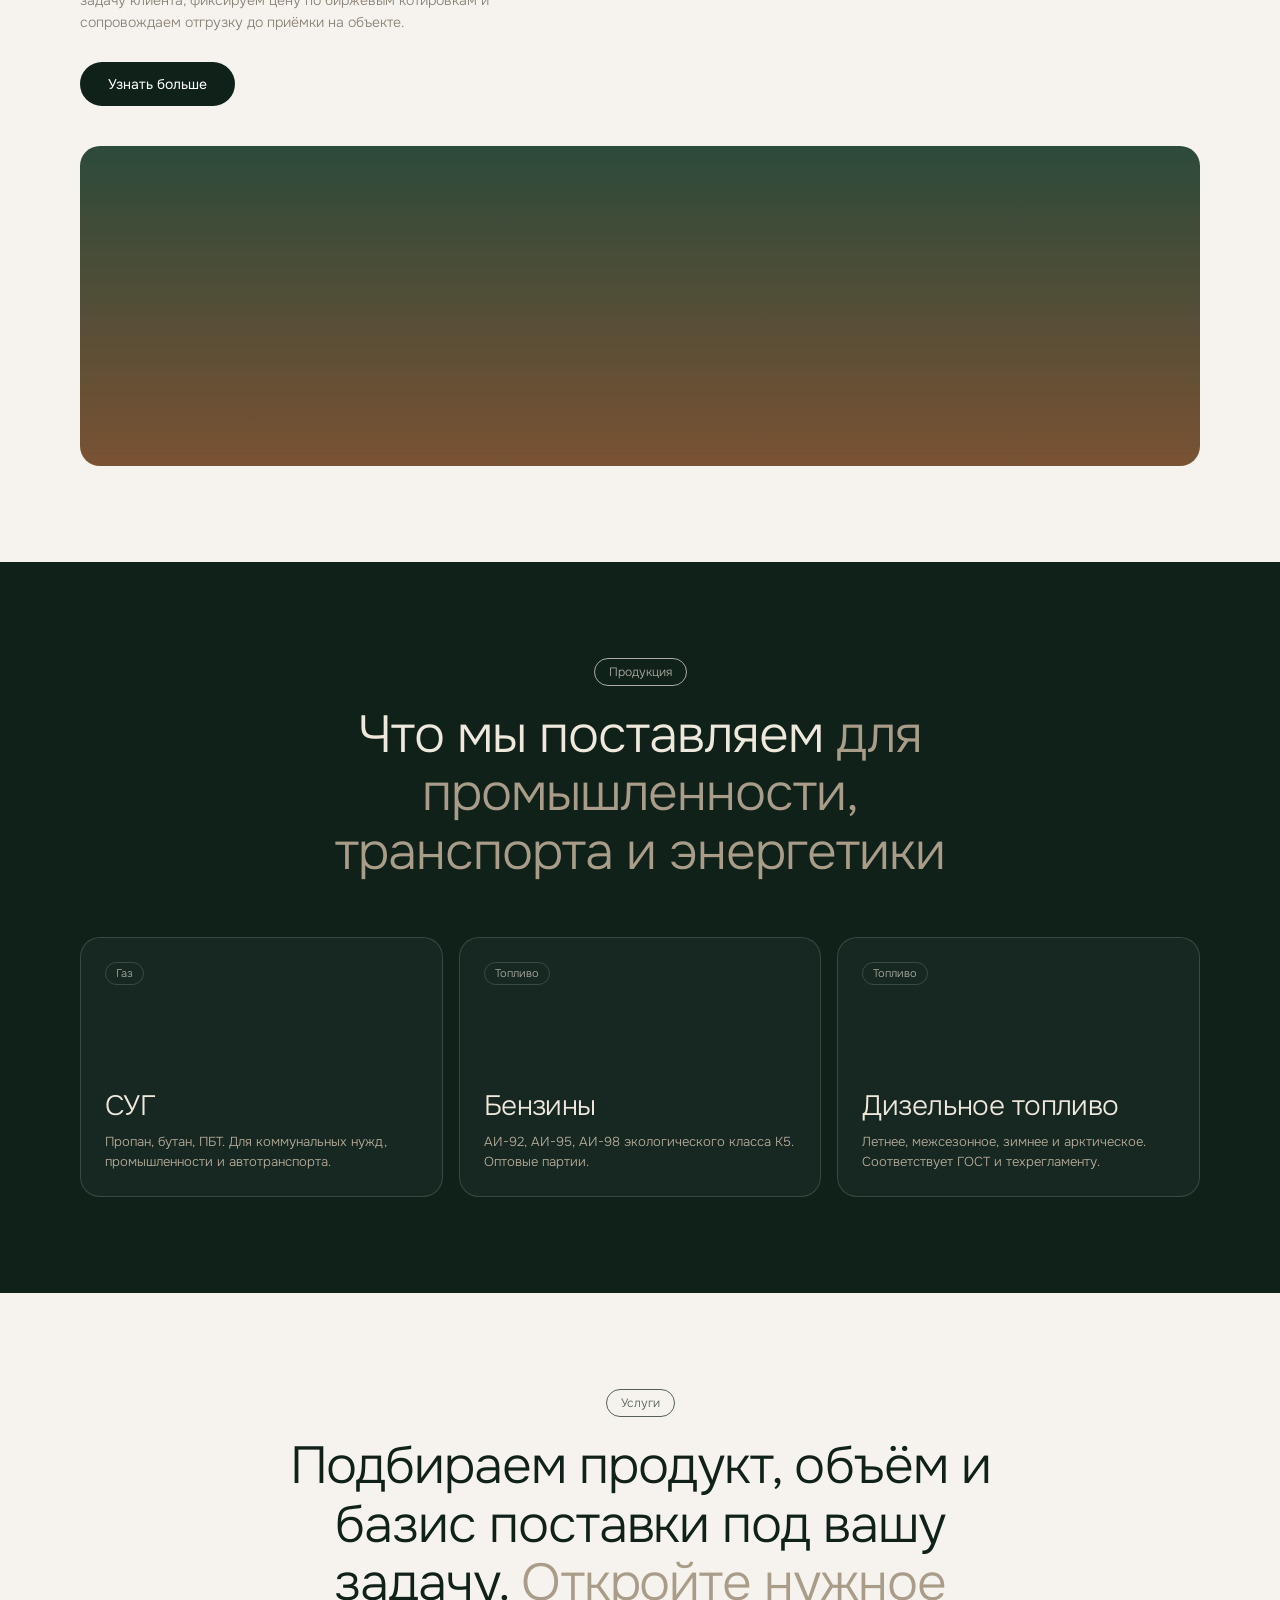
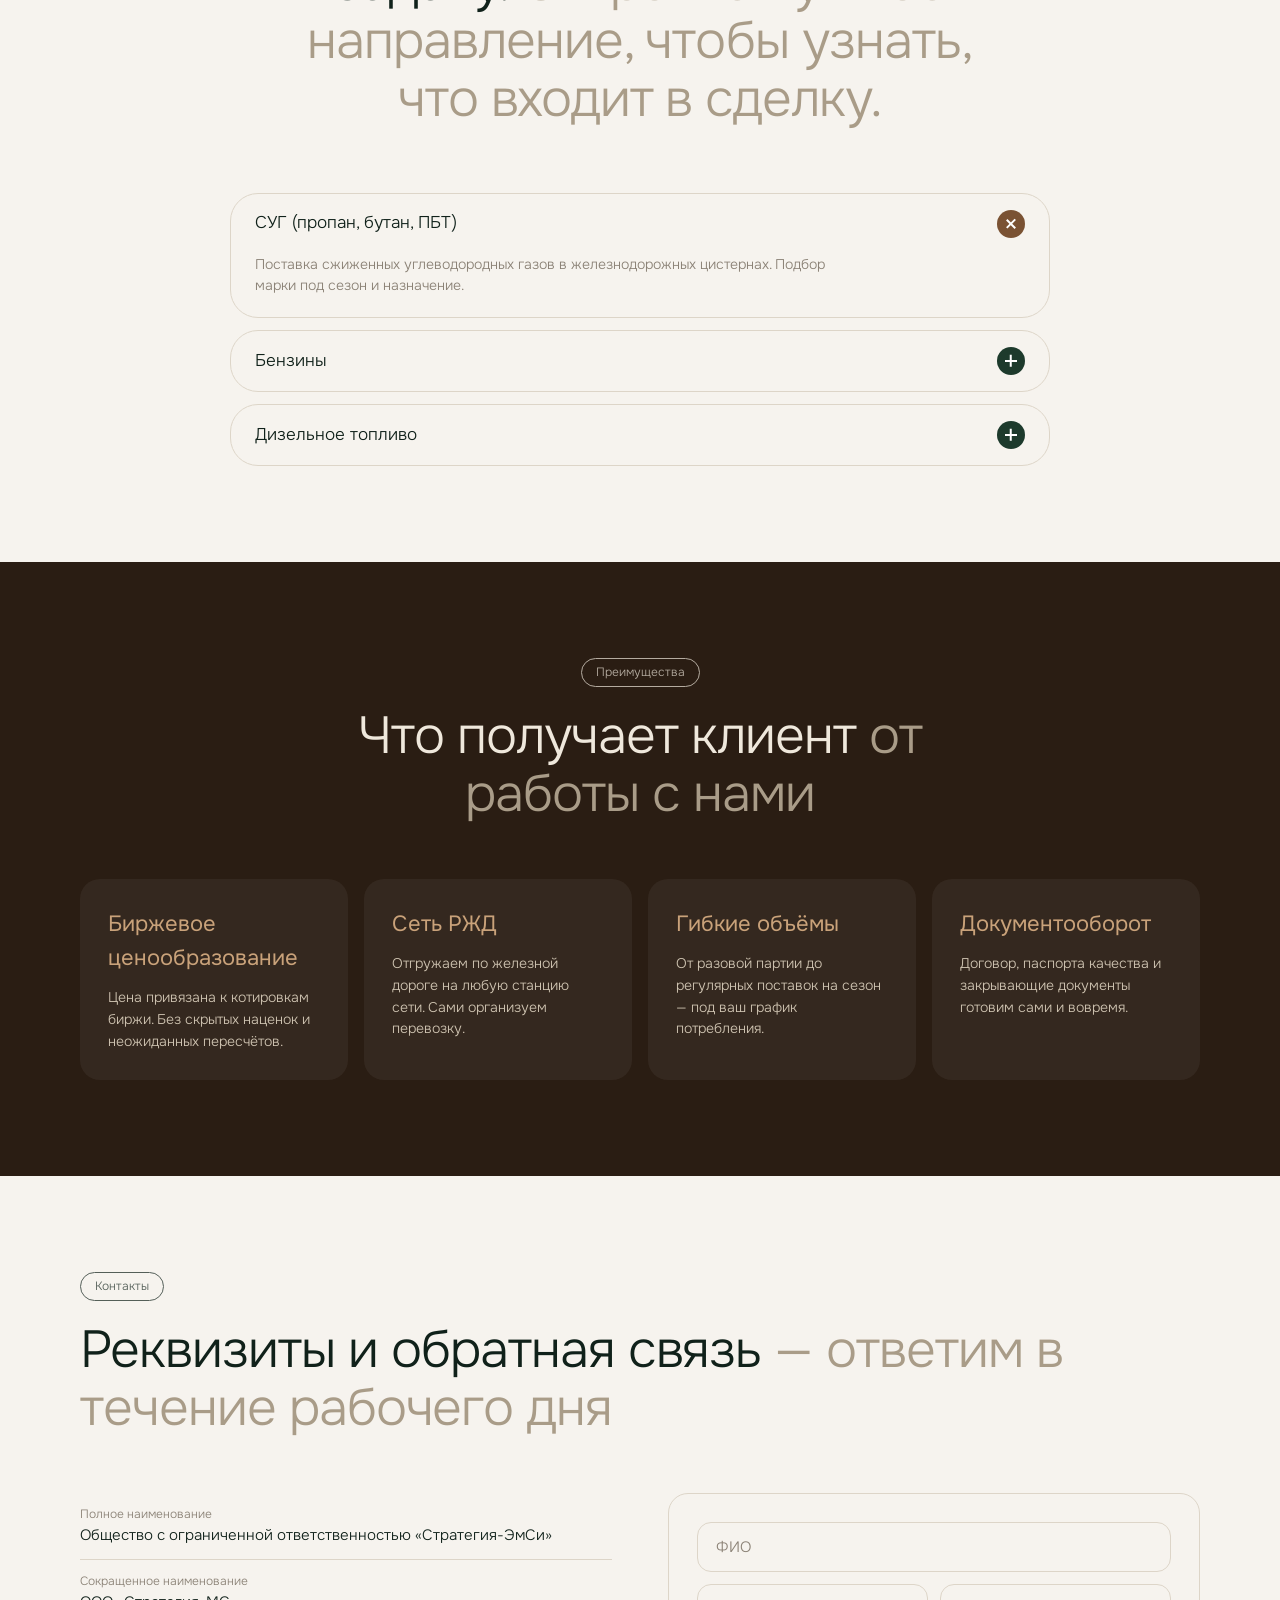
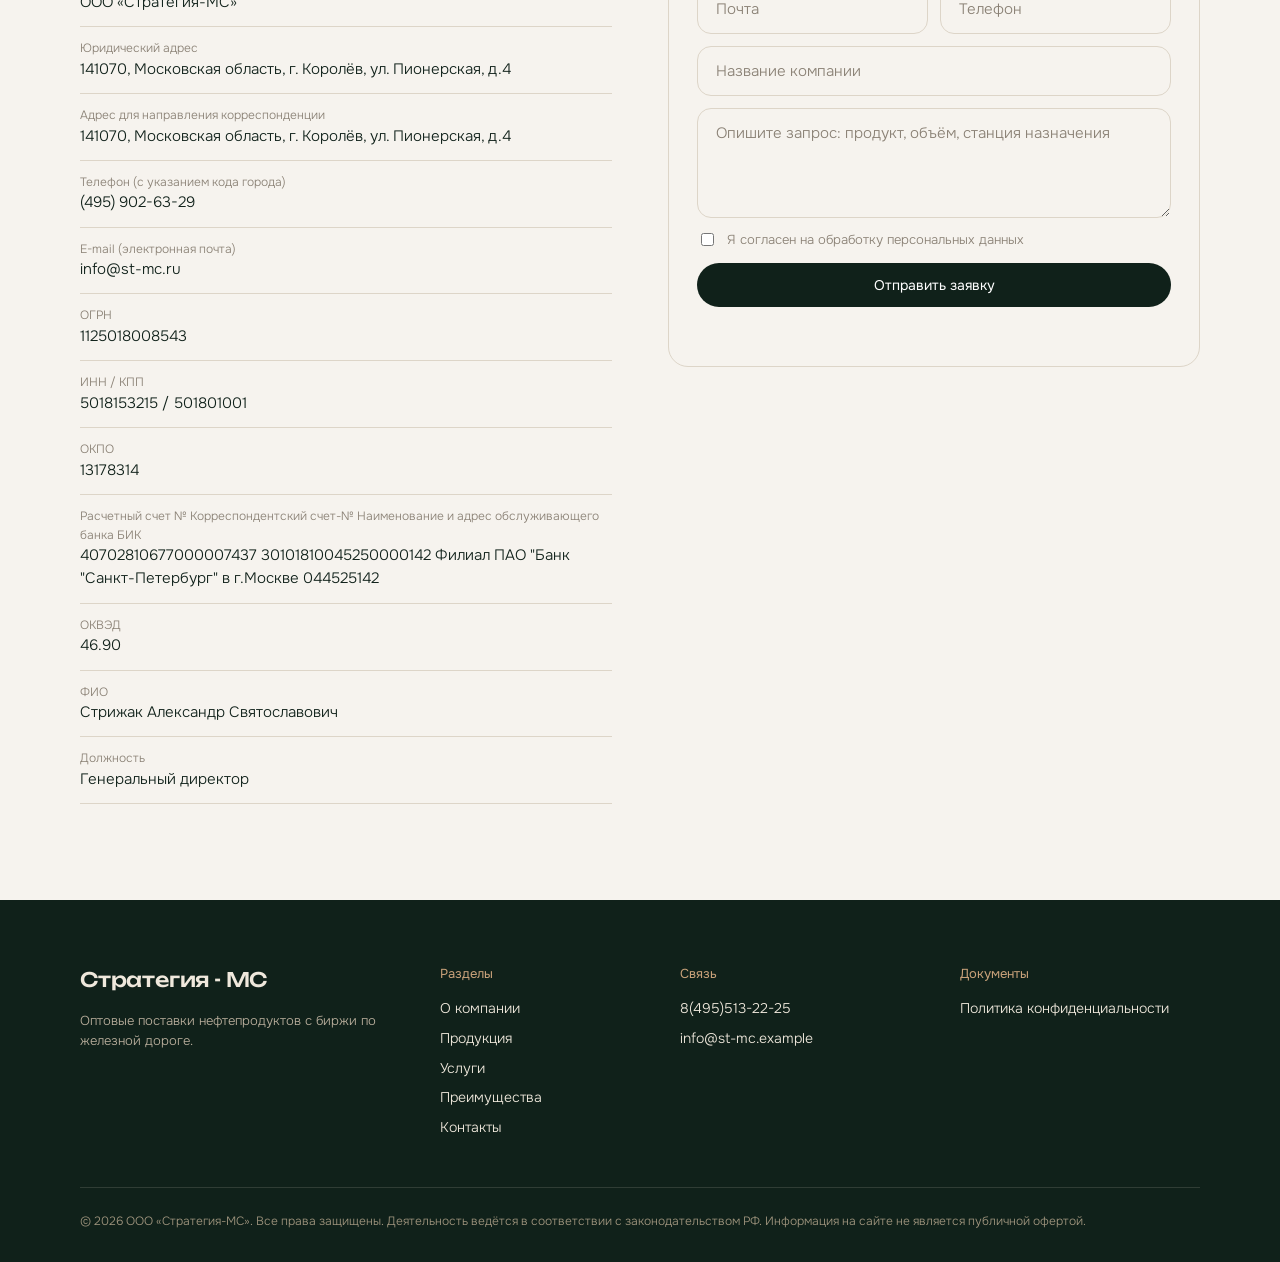
==== commit cf19a256: "upd req" ====
--- a/index.html
+++ b/index.html
@@ -386,23 +386,6 @@
                 </dd>
               </div>
               <div class="requisites__row">
-                <dt class="requisites__label">Дата создания</dt>
-                <dd class="requisites__value" style="margin: 0">
-                  16 августа 2012 года
-                </dd>
-              </div>
-              <div class="requisites__row">
-                <dt class="requisites__label">
-                  Свидетельство о внесении в Единый государственный реестр
-                  Юридических лиц (дата, №, кем выдано)
-                </dt>
-                <dd class="requisites__value" style="margin: 0">
-                  16 августа 2012 года; серия 50 № 012595747; Межрайонная
-                  инспекция Федеральной налоговой службы №2 по Московской
-                  области
-                </dd>
-              </div>
-              <div class="requisites__row">
                 <dt class="requisites__label">ОГРН</dt>
                 <dd class="requisites__value" style="margin: 0">
                   1125018008543
@@ -433,16 +416,6 @@
                 <dd class="requisites__value" style="margin: 0">46.90</dd>
               </div>
               <div class="requisites__row">
-                <dt class="requisites__label">
-                  Банковские реквизиты (наименование банка, ИНН, БИК, к/с, р/с)
-                </dt>
-                <dd class="requisites__value" style="margin: 0">
-                  АКБ «АБСОЛЮТБАНК» (ПАО), г. Москва. р/счет
-                  40702810022000037598 к/счет 30101810500000000976 ИНН банка
-                  7736046991 БИК 044525976
-                </dd>
-              </div>
-              <div class="requisites__row">
                 <dt class="requisites__label">ФИО</dt>
                 <dd class="requisites__value" style="margin: 0">
                   Стрижак Александр Святославович
@@ -453,10 +426,6 @@
                 <dd class="requisites__value" style="margin: 0">
                   Генеральный директор
                 </dd>
-              </div>
-              <div class="requisites__row">
-                <dt class="requisites__label">На основании чего действует</dt>
-                <dd class="requisites__value" style="margin: 0">Устава</dd>
               </div>
             </dl>
 
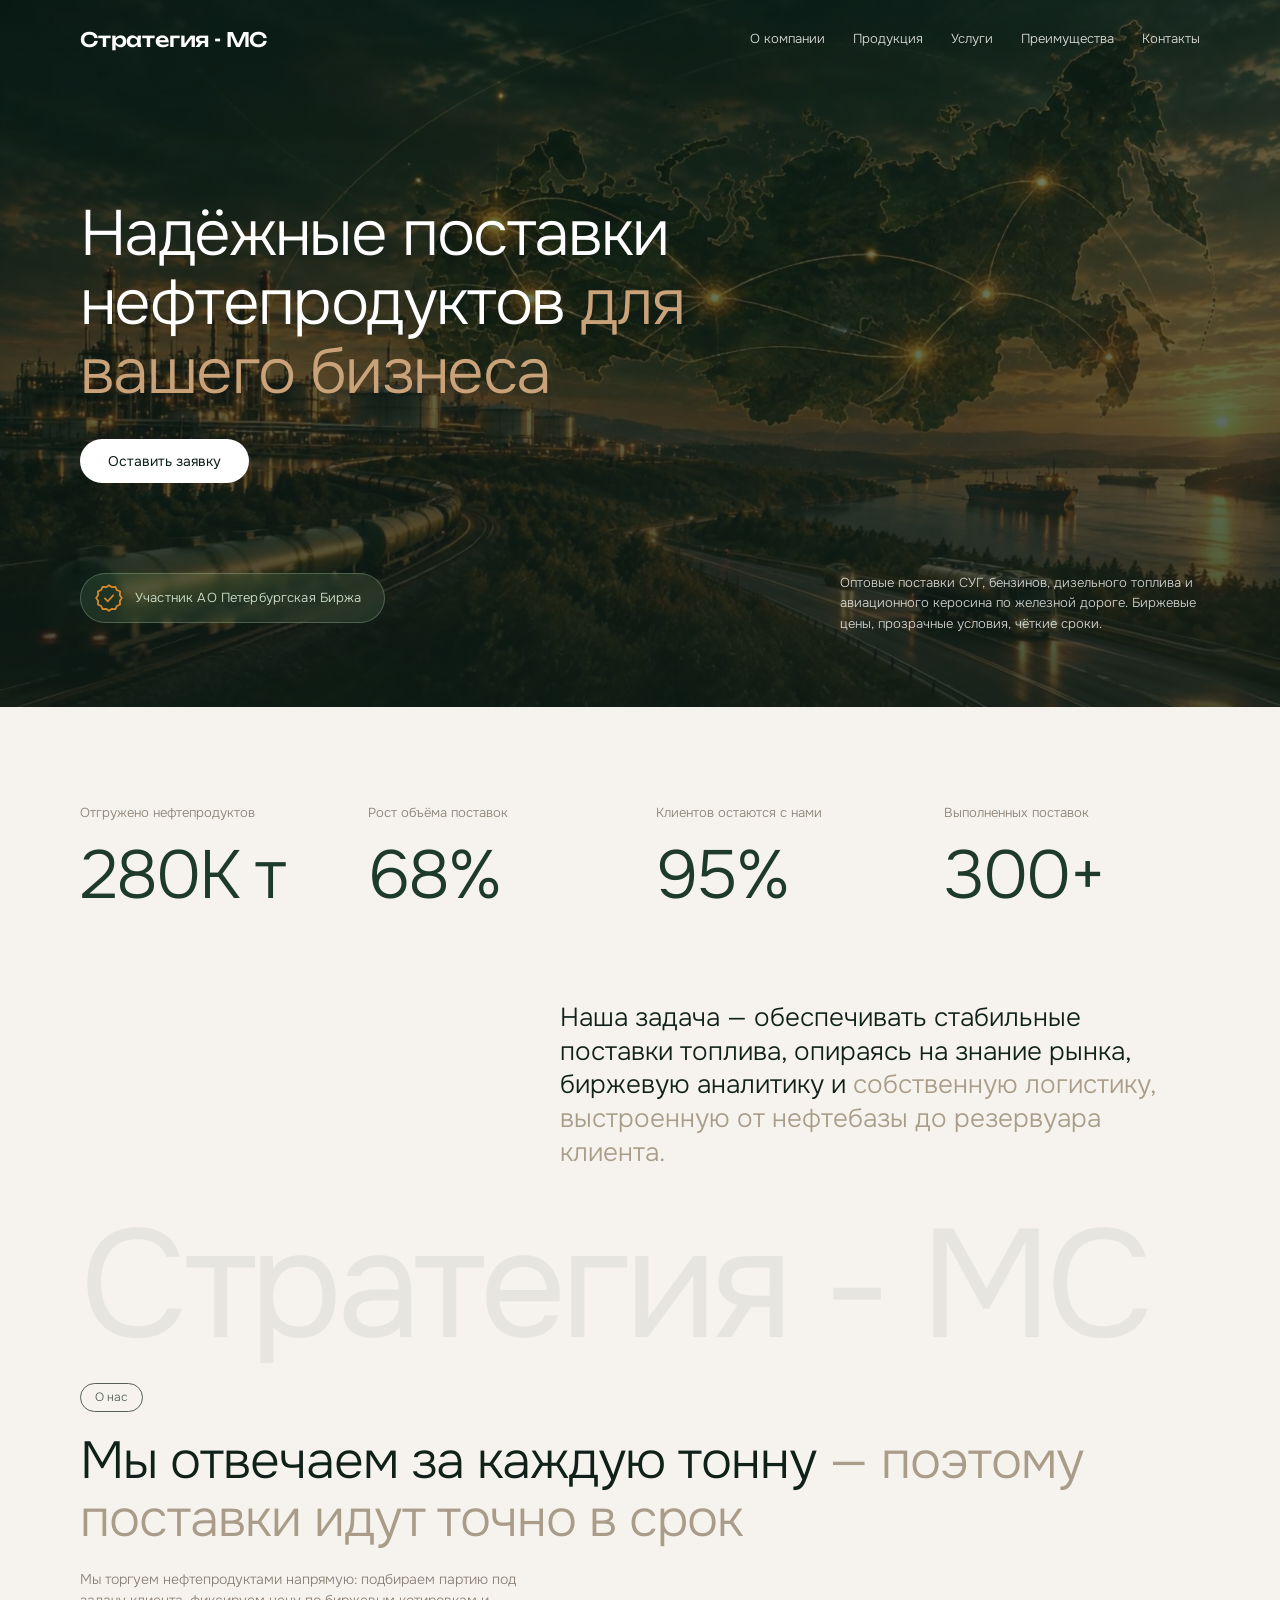
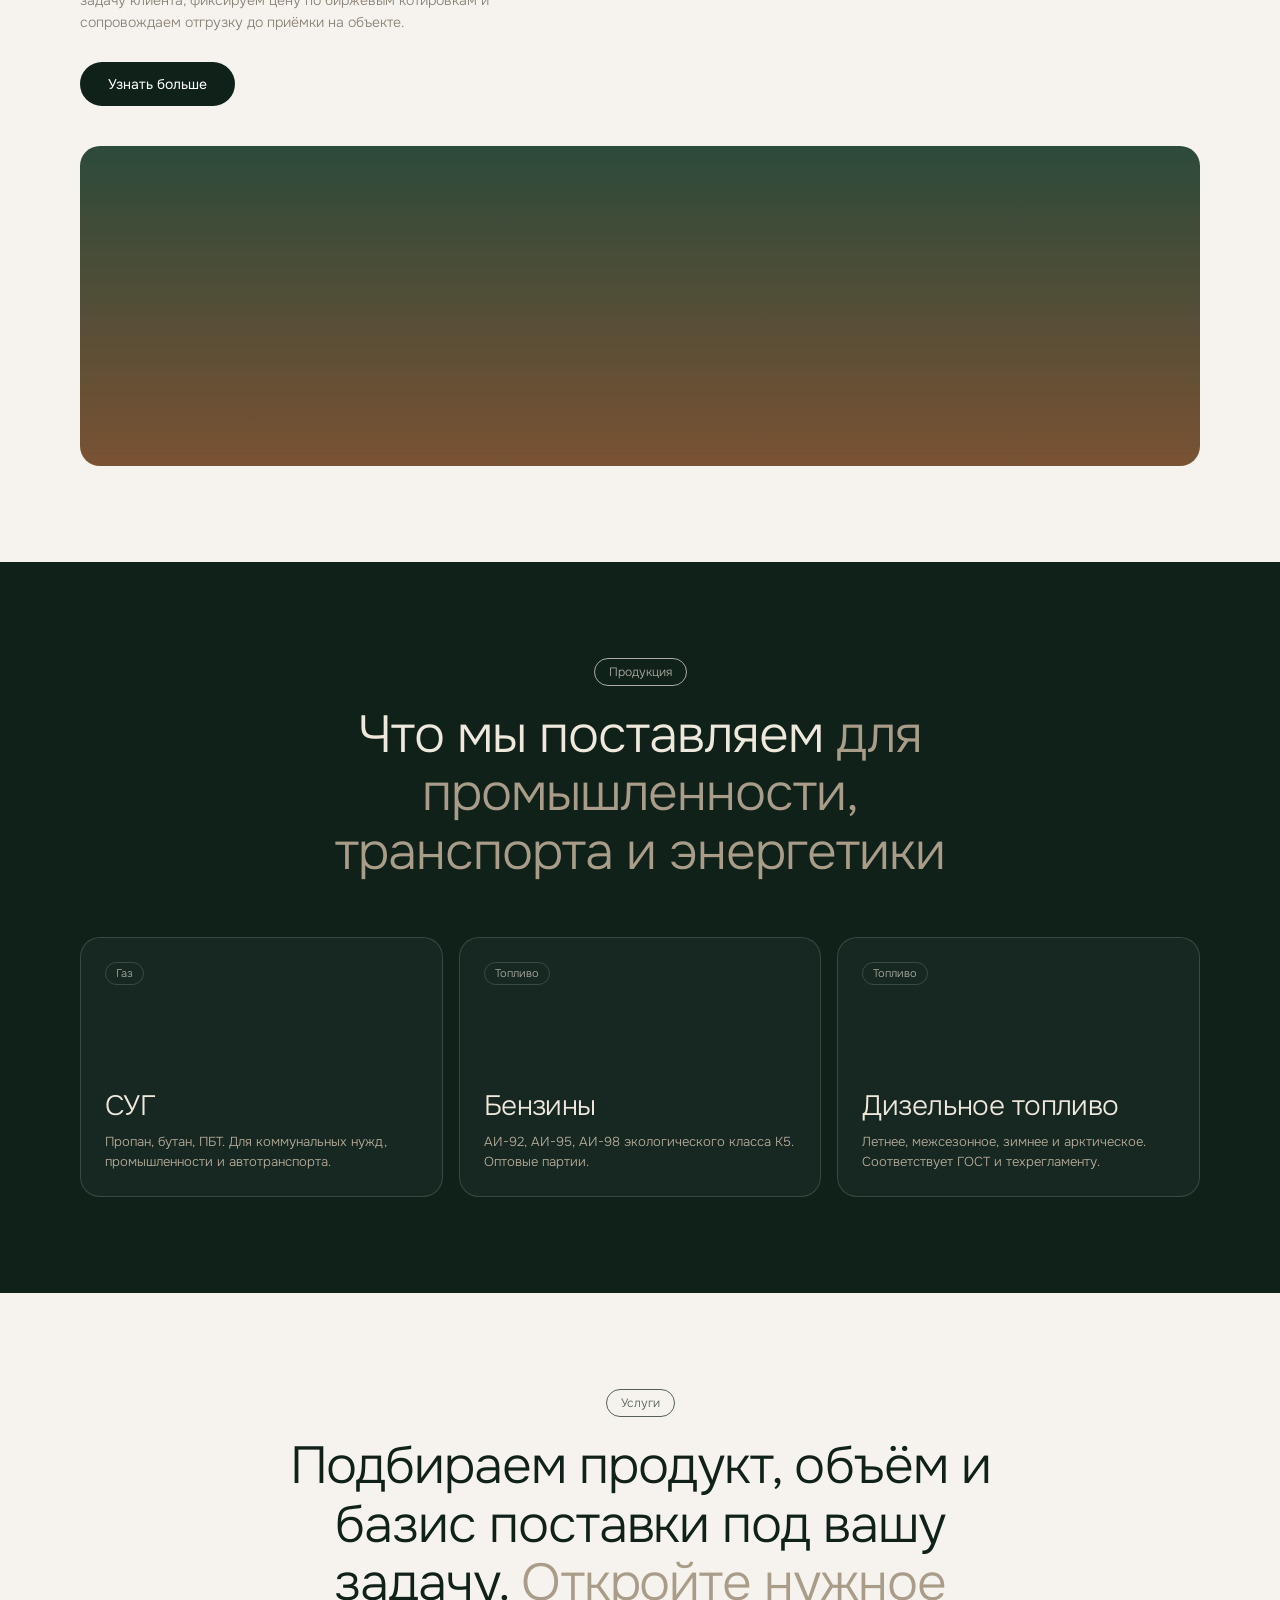
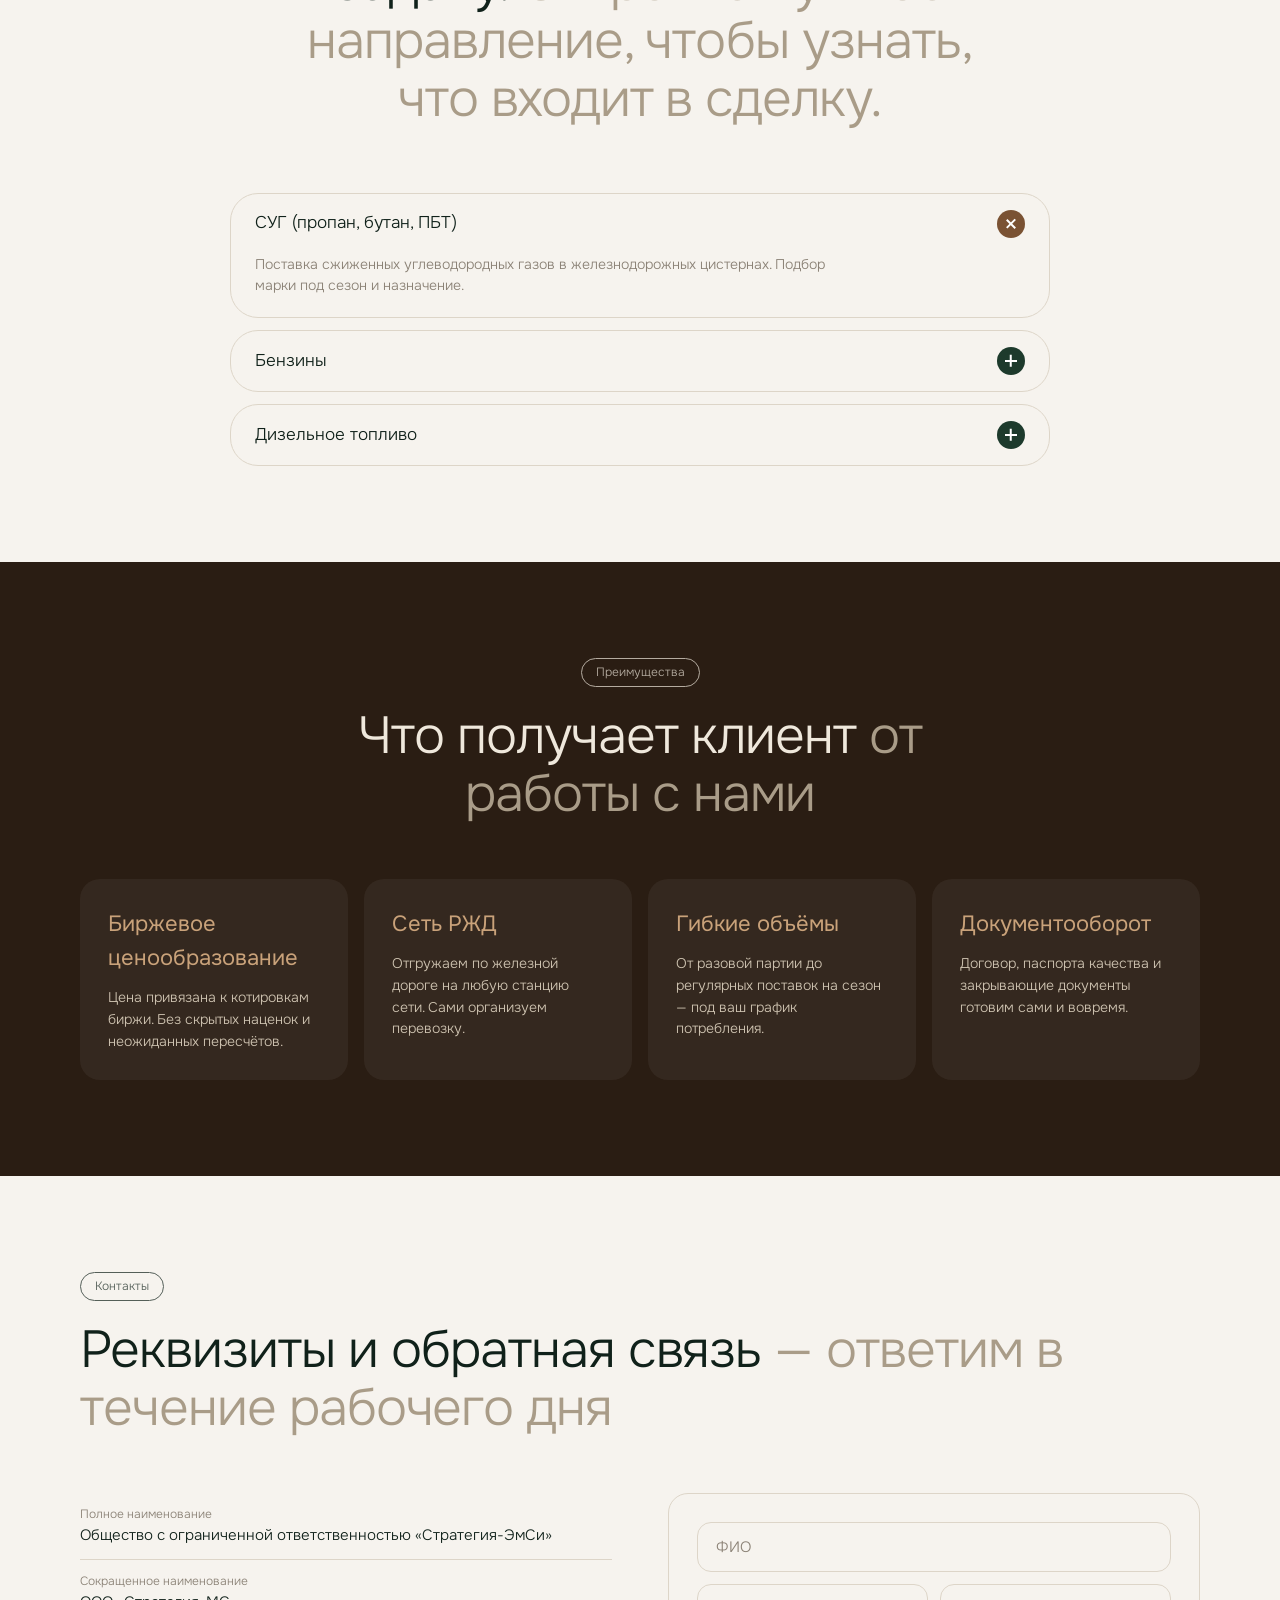
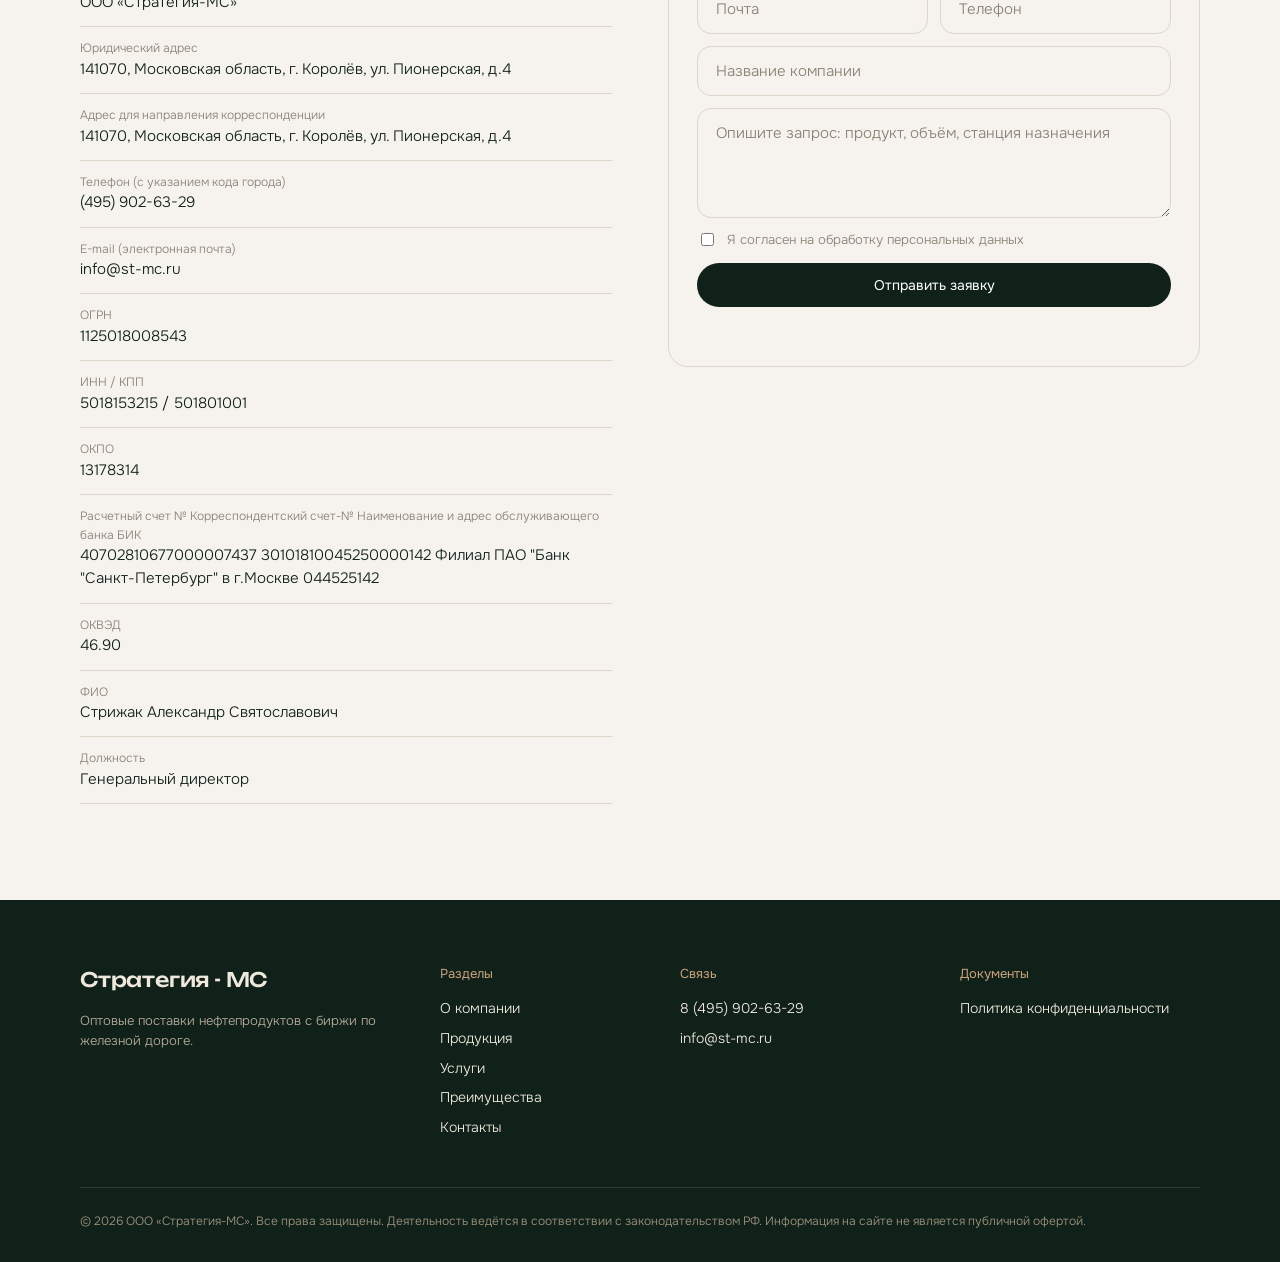
==== commit 6a489e1a: "upd tel and mail" ====
--- a/index.html
+++ b/index.html
@@ -514,13 +514,13 @@
           <h3 class="footer__title">Связь</h3>
           <ul class="footer__list">
             <li>
-              <a class="footer__link" href="tel:+74955132225"
-                >8(495)513-22-25</a
+              <a class="footer__link" href="tel:+74959026329"
+                >8 (495) 902-63-29</a
               >
             </li>
             <li>
-              <a class="footer__link" href="mailto:info@st-mc.example"
-                >info@st-mc.example</a
+              <a class="footer__link" href="mailto:info@st-mc.ru"
+                >info@st-mc.ru</a
               >
             </li>
           </ul>
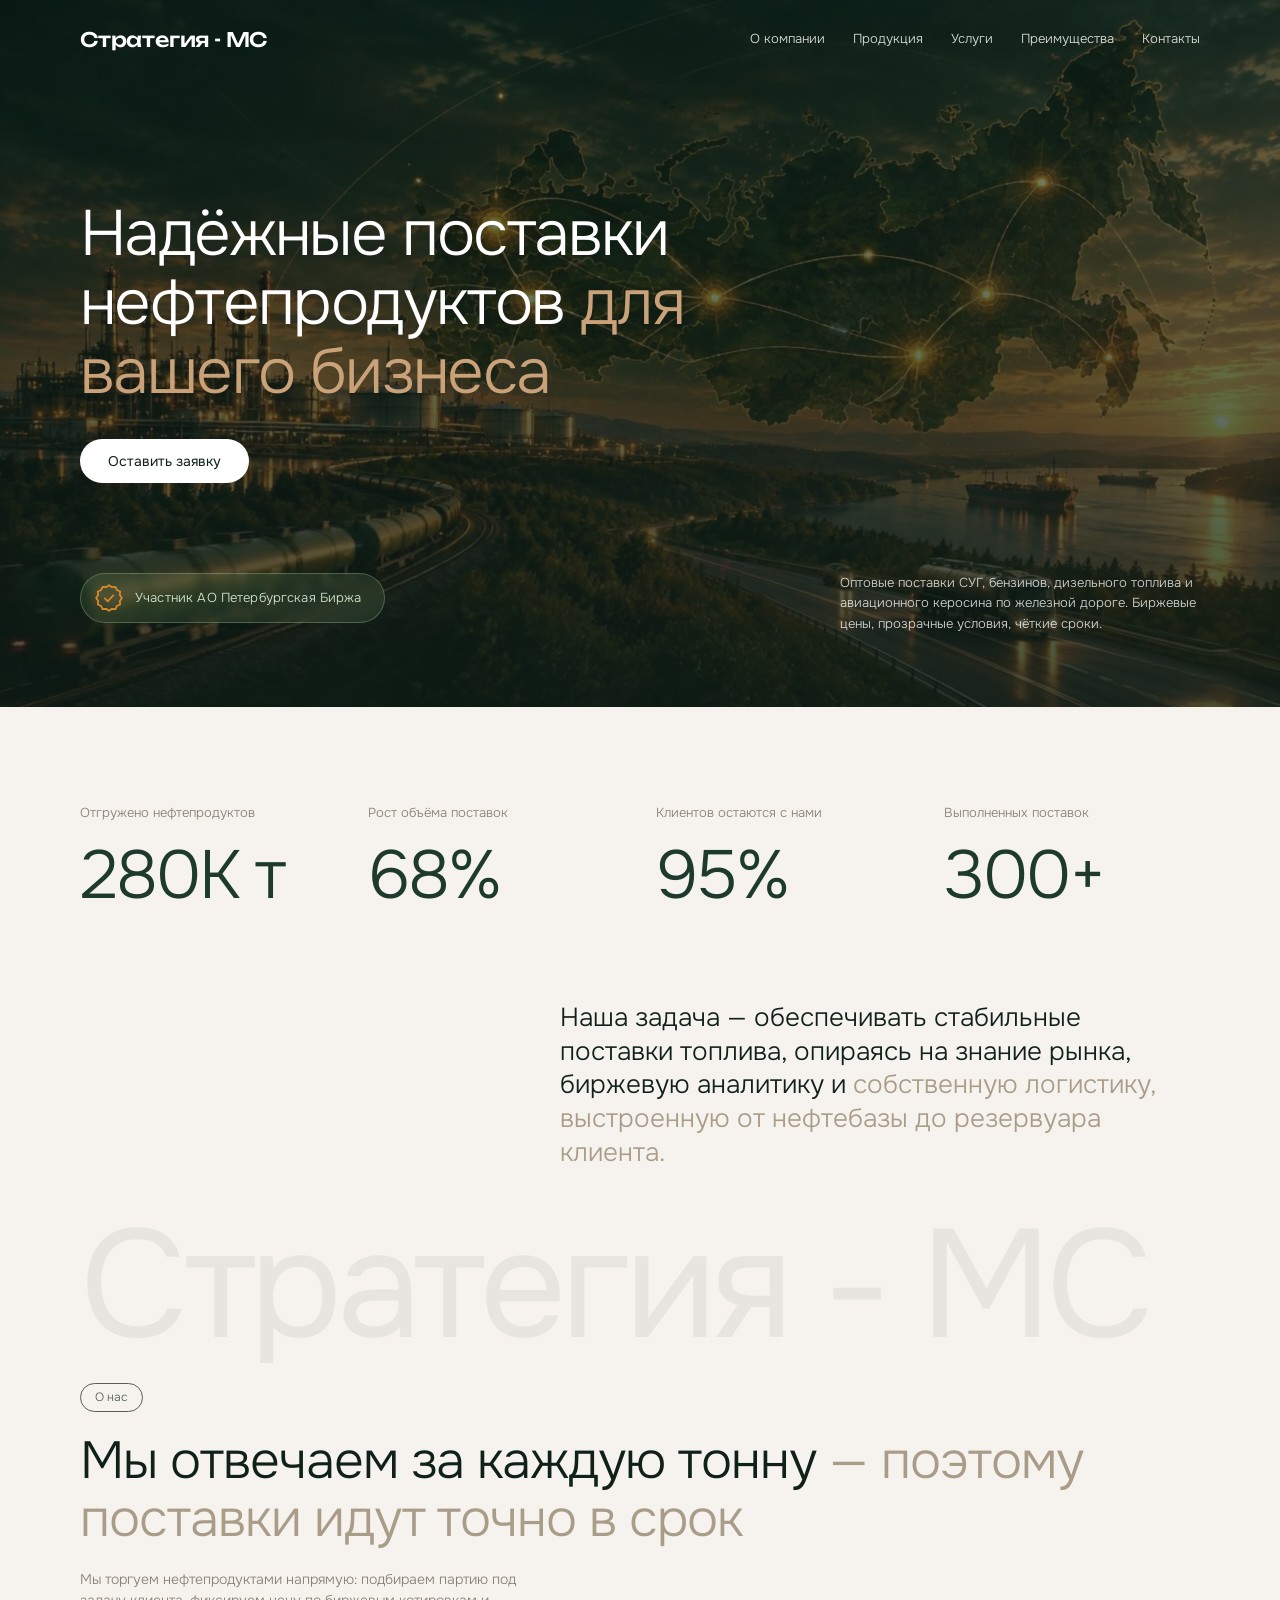
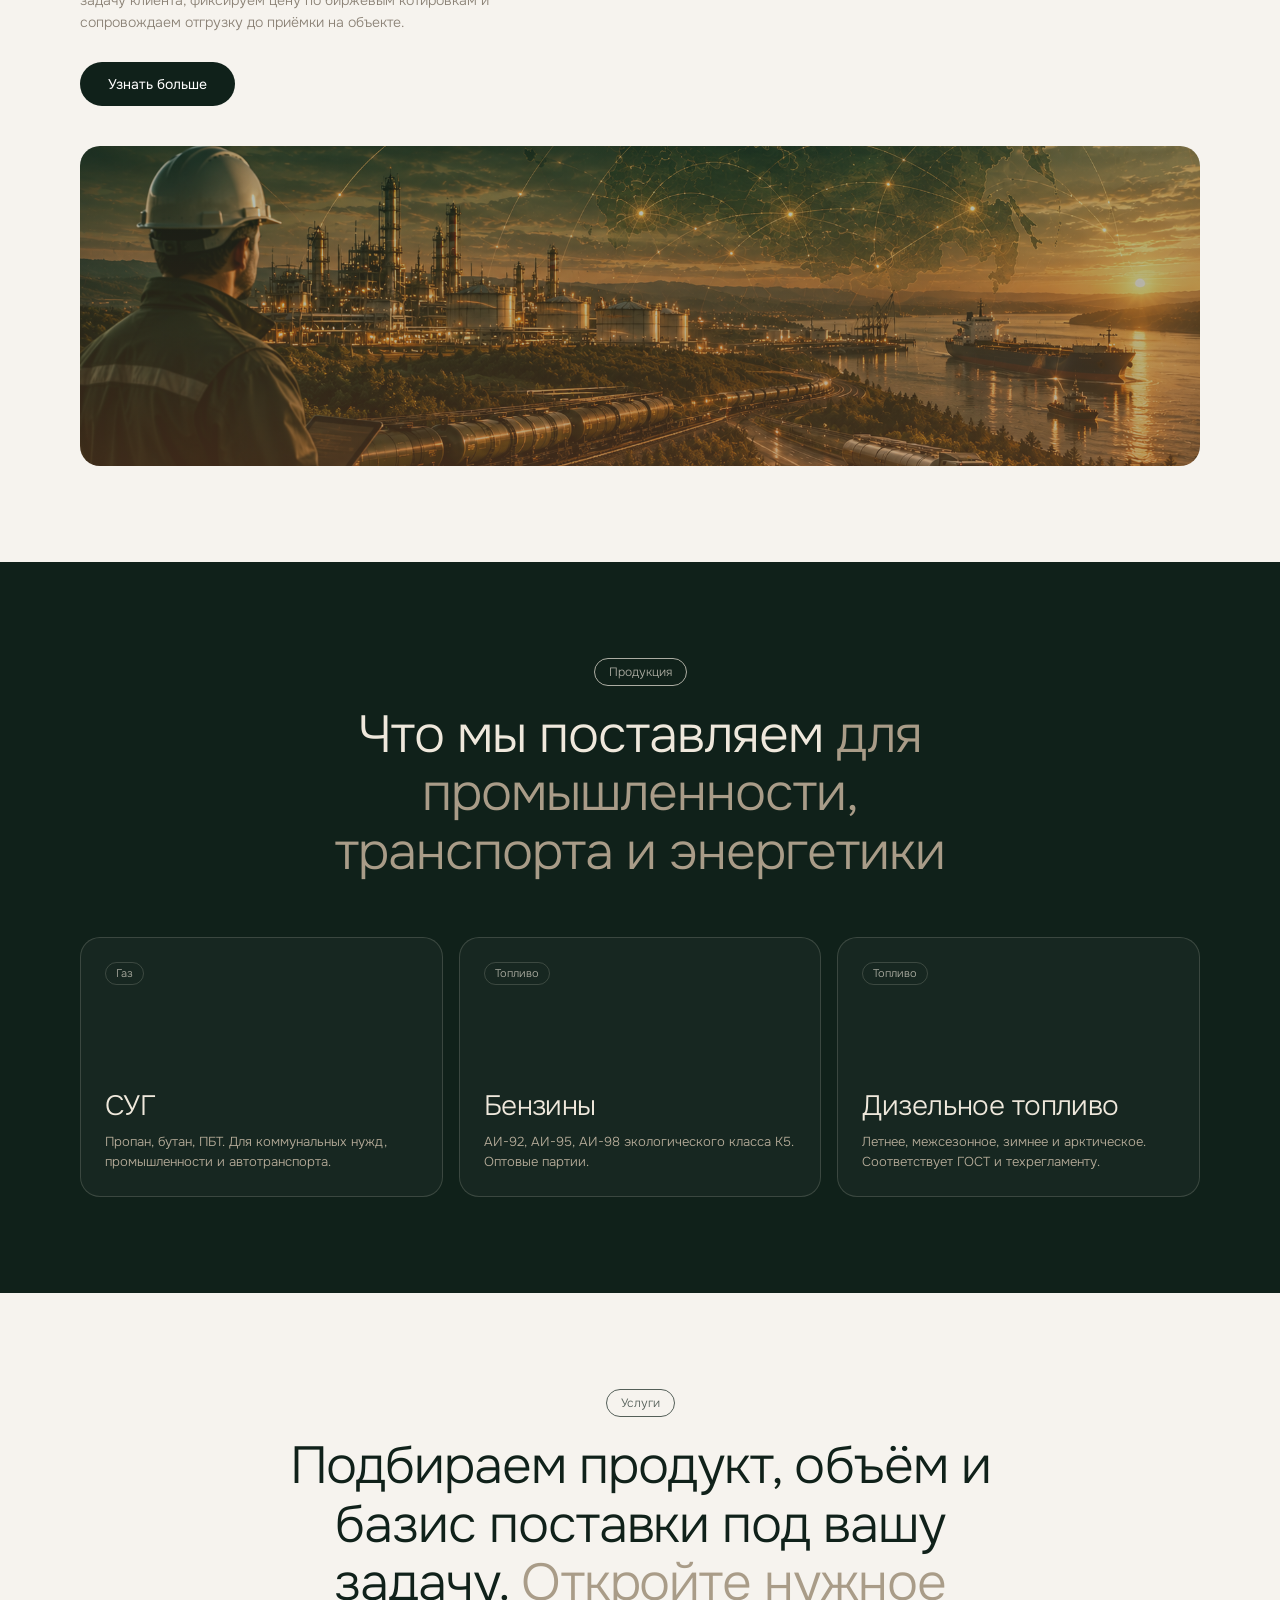
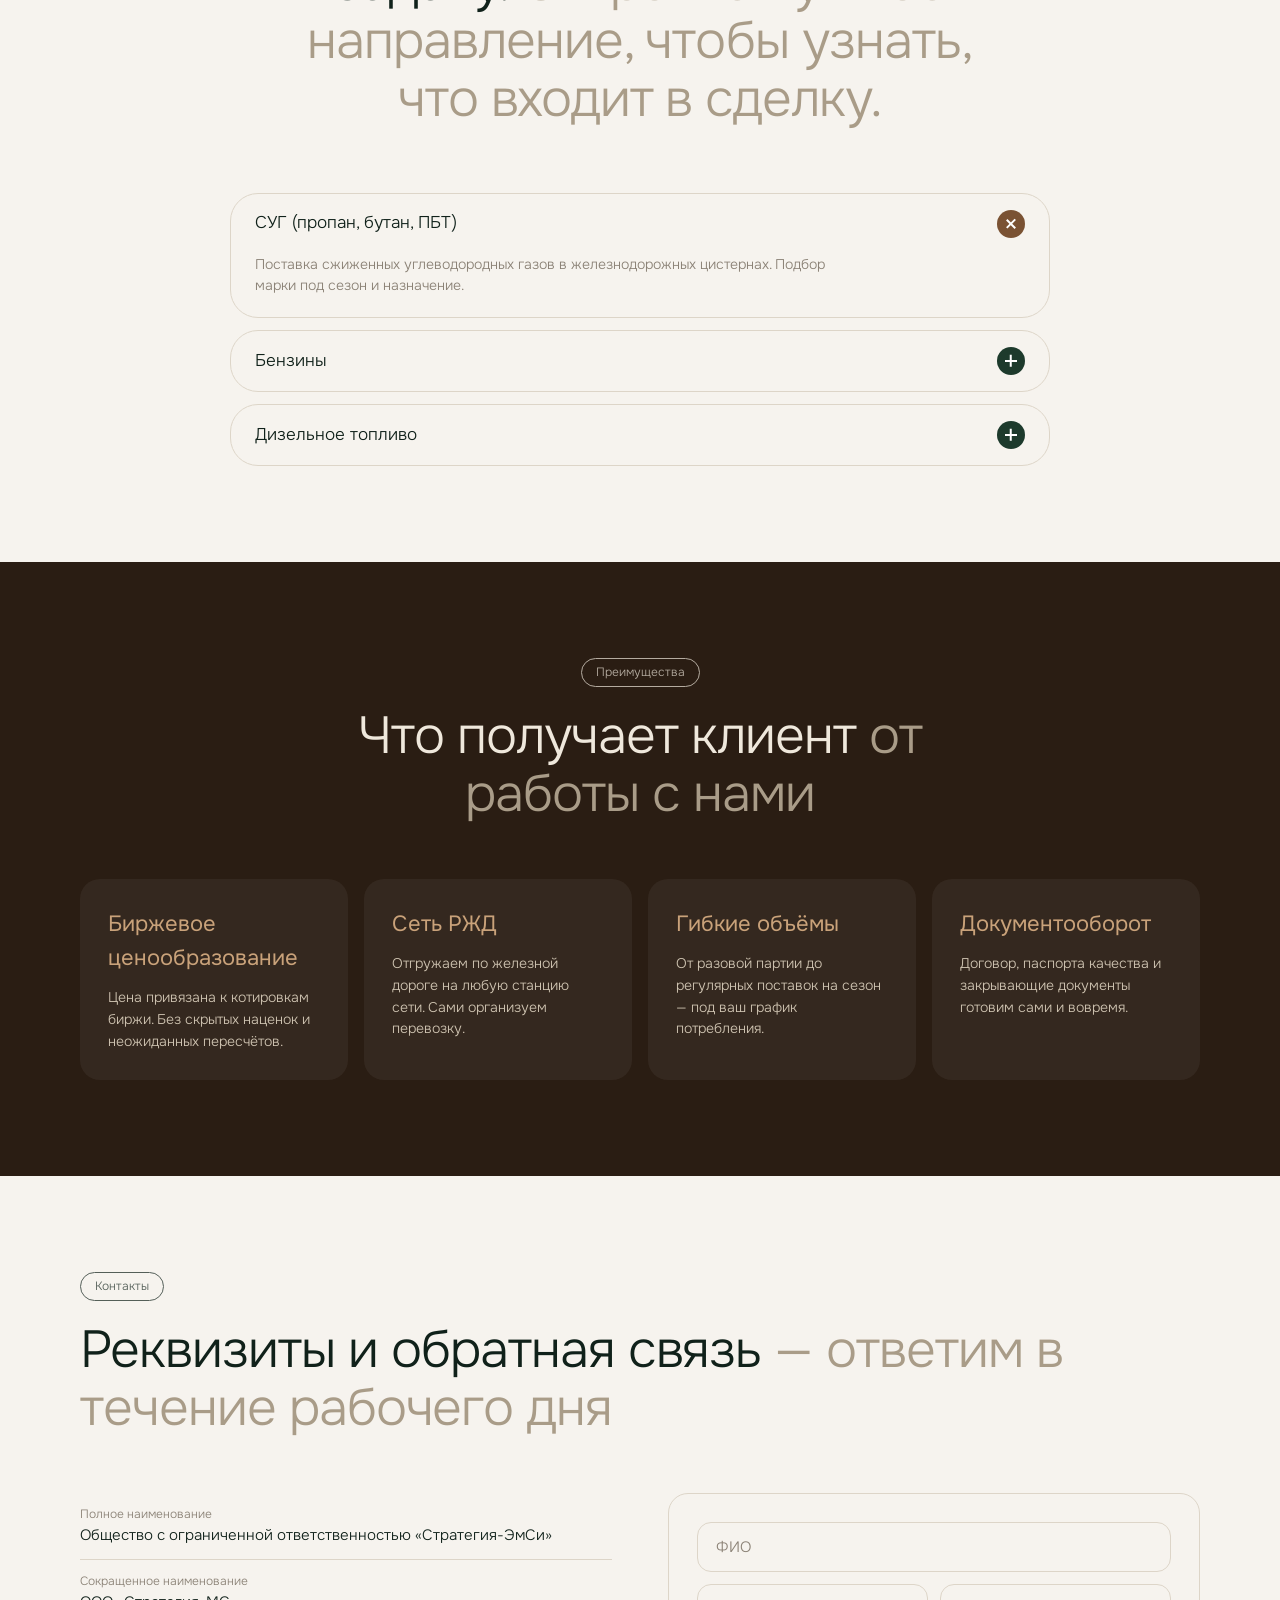
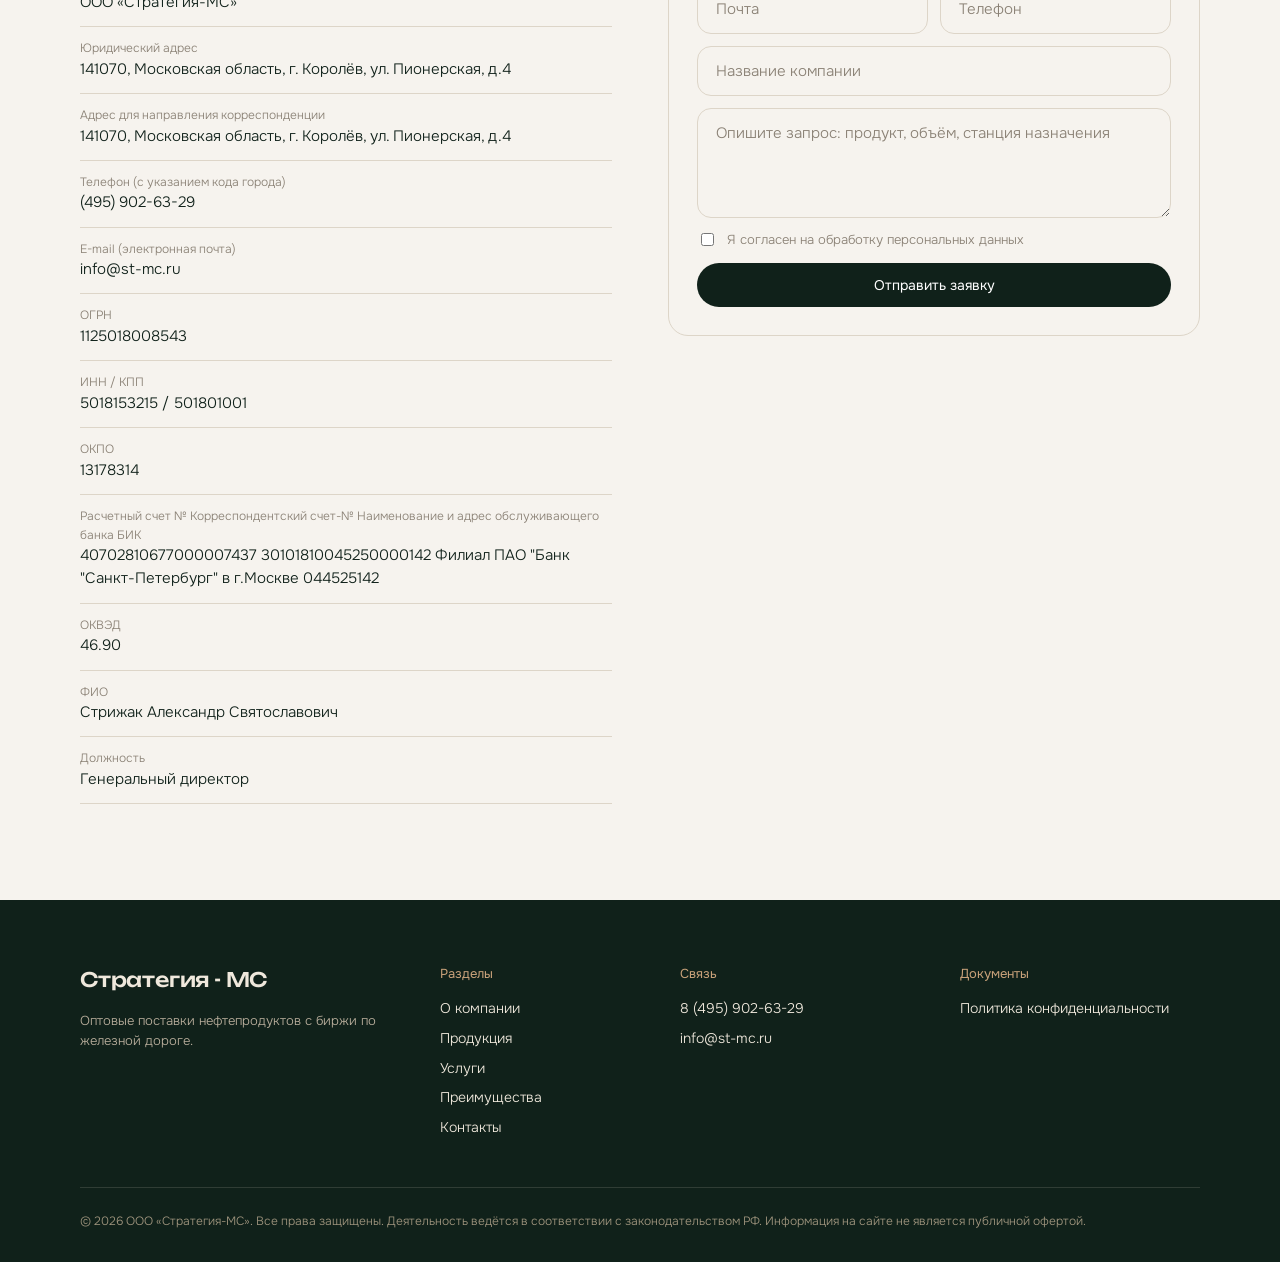
==== commit eb2ed3ea: "upd img and form" ====
--- a/index.html
+++ b/index.html
@@ -429,63 +429,99 @@
               </div>
             </dl>
 
-            <form class="form" id="contact-form">
-              <input
-                class="form__input"
-                name="name"
-                required
-                maxlength="150"
-                autocomplete="name"
-                placeholder="ФИО"
-              />
-              <div class="form__row">
+            <div class="form-box" id="form-box">
+              <form class="form" id="contact-form">
                 <input
                   class="form__input"
-                  name="email"
-                  type="email"
+                  name="name"
                   required
-                  maxlength="254"
-                  autocomplete="email"
-                  placeholder="Почта"
+                  maxlength="150"
+                  autocomplete="name"
+                  placeholder="ФИО"
                 />
+                <div class="form__row">
+                  <input
+                    class="form__input"
+                    name="email"
+                    type="email"
+                    required
+                    maxlength="254"
+                    autocomplete="email"
+                    placeholder="Почта"
+                  />
+                  <input
+                    class="form__input"
+                    name="phone"
+                    type="tel"
+                    required
+                    maxlength="30"
+                    autocomplete="tel"
+                    placeholder="Телефон"
+                  />
+                </div>
                 <input
                   class="form__input"
-                  name="phone"
-                  type="tel"
+                  name="company"
                   required
-                  maxlength="30"
-                  autocomplete="tel"
-                  placeholder="Телефон"
+                  maxlength="200"
+                  autocomplete="organization"
+                  placeholder="Название компании"
                 />
-              </div>
-              <input
-                class="form__input"
-                name="company"
-                required
-                maxlength="200"
-                autocomplete="organization"
-                placeholder="Название компании"
-              />
-              <textarea
-                class="form__input form__input--textarea"
-                name="message"
-                maxlength="3000"
-                placeholder="Опишите запрос: продукт, объём, станция назначения"
-              ></textarea>
-              <label class="form__agreement">
+                <textarea
+                  class="form__input form__input--textarea"
+                  name="message"
+                  maxlength="3000"
+                  placeholder="Опишите запрос: продукт, объём, станция назначения"
+                ></textarea>
+
+                <!-- Ловушка для ботов: люди это поле не видят -->
                 <input
-                  class="form__checkbox"
-                  type="checkbox"
-                  name="agree"
-                  required
+                  class="form__hp"
+                  type="text"
+                  name="website"
+                  tabindex="-1"
+                  autocomplete="off"
+                  aria-hidden="true"
                 />
-                <span>Я согласен на обработку персональных данных</span>
-              </label>
-              <button class="button form__submit" type="submit">
-                Отправить заявку
-              </button>
-              <p class="form__status" id="form-status" role="status"></p>
-            </form>
+
+                <label class="form__agreement">
+                  <input
+                    class="form__checkbox"
+                    type="checkbox"
+                    name="agree"
+                    required
+                  />
+                  <span>Я согласен на обработку персональных данных</span>
+                </label>
+                <button class="button form__submit" type="submit">
+                  Отправить заявку
+                </button>
+              </form>
+
+              <!-- Этап загрузки -->
+              <div class="form-state" id="form-loading" role="status" hidden>
+                <span class="loader" aria-hidden="true"></span>
+                <p class="form-state__text">Отправляем заявку…</p>
+              </div>
+
+              <!-- Успех -->
+              <div class="form-state" id="form-success" role="status" hidden>
+                <p class="form-state__text">
+                  Спасибо! Заявка отправлена, с вами свяжутся в течение
+                  рабочего дня.
+                </p>
+              </div>
+
+              <!-- Ошибка -->
+              <div class="form-state" id="form-failure" role="alert" hidden>
+                <p class="form-state__text">
+                  Что-то пошло не так. Заявка не отправлена, попробуйте ещё раз.
+                </p>
+                <button class="button" type="button" id="form-retry">
+                  Попробовать снова
+                </button>
+              </div>
+            </div>
           </div>
         </div>
       </section>
--- a/style.css
+++ b/style.css
@@ -460,6 +460,12 @@
     display: flex;
     align-items: flex-end;
     background: linear-gradient(180deg, #2c4a3a 0%, #7a5233 100%);
+    background-image:
+        linear-gradient(180deg, rgba(44, 74, 58, .35), rgba(122, 82, 51, .5)),
+        url("./assets/test.png");
+    background-size: cover;
+    background-position: center;
+    background-repeat: no-repeat;
 }
 
 /* ============ 3. Продукция (карточки) ============ */
@@ -692,10 +698,72 @@
     accent-color: var(--brown-600);
 }
 
-.form__status {
-    min-height: 1.4em;
-    font-size: 14px;
-    color: var(--brown-600);
+/* Атрибут hidden должен побеждать display из классов */
+[hidden] {
+    display: none !important;
+}
+
+.form-box {
+    position: relative;
+}
+
+/* Состояния формы: загрузка / успех / ошибка.
+   Высота берётся от формы (задаётся из JS), чтобы вёрстка не прыгала */
+.form-state {
+    display: flex;
+    flex-direction: column;
+    align-items: center;
+    justify-content: center;
+    gap: 20px;
+    min-height: var(--form-h, 320px);
+    padding: 28px;
+    border: 1px solid var(--line);
+    border-radius: var(--radius-card);
+    text-align: center;
+}
+
+.form-state__text {
+    max-width: 360px;
+    font-size: 16px;
+}
+
+/* Поле-ловушка для ботов */
+.form__hp {
+    position: absolute;
+    left: -9999px;
+    width: 1px;
+    height: 1px;
+    opacity: 0;
+}
+
+/* Лоадер */
+.loader {
+    --color-1: #fff;
+    --size: 1px;
+
+    width: calc(48 * var(--size));
+    height: calc(48 * var(--size));
+    border-radius: 50%;
+    display: inline-block;
+    border-top: calc(3 * var(--size)) solid var(--color-1);
+    border-right: calc(3 * var(--size)) solid transparent;
+    box-sizing: border-box;
+    animation: rotation 1s linear infinite;
+}
+
+/* Фон секции светлый, поэтому белый лоадер на нём не виден */
+.form-state .loader {
+    --color-1: var(--brown-600);
+}
+
+@keyframes rotation {
+    0% {
+        transform: rotate(0deg);
+    }
+
+    100% {
+        transform: rotate(360deg);
+    }
 }
 
 /* ============ Футер ============ */
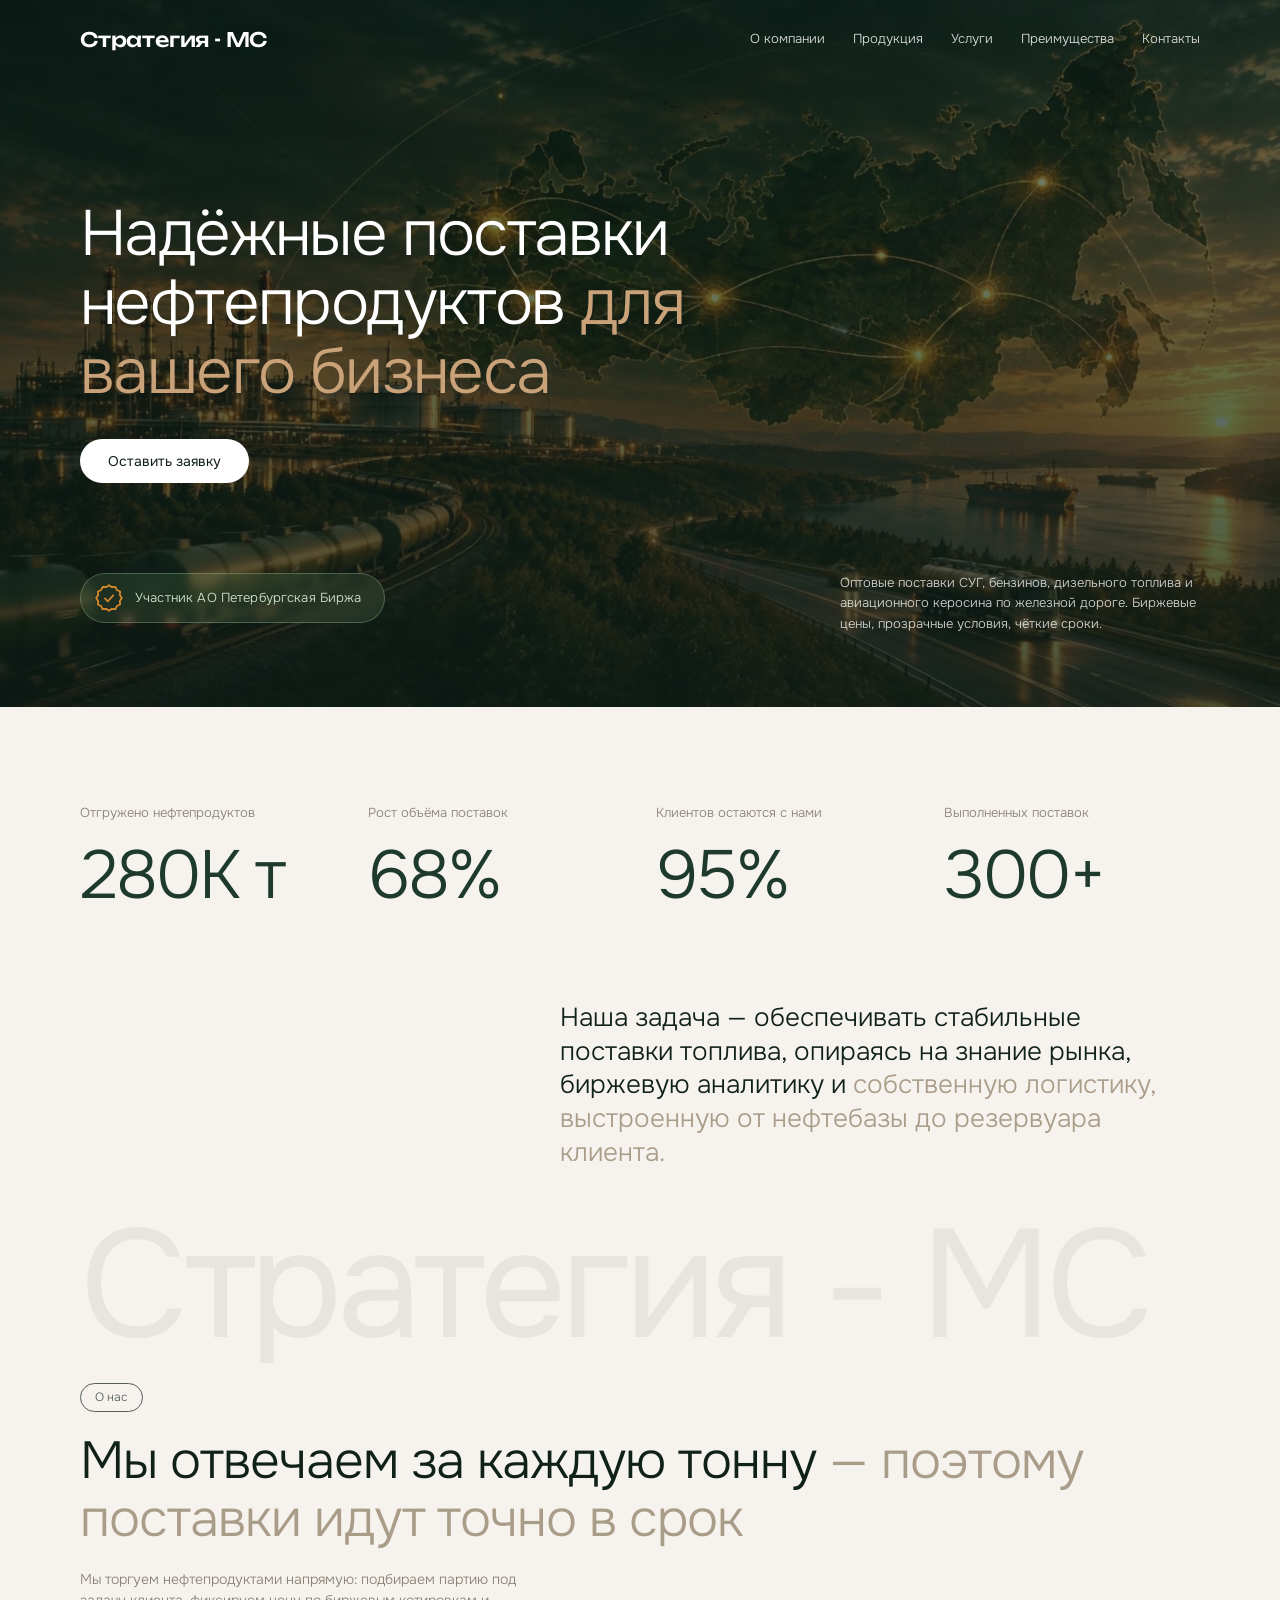
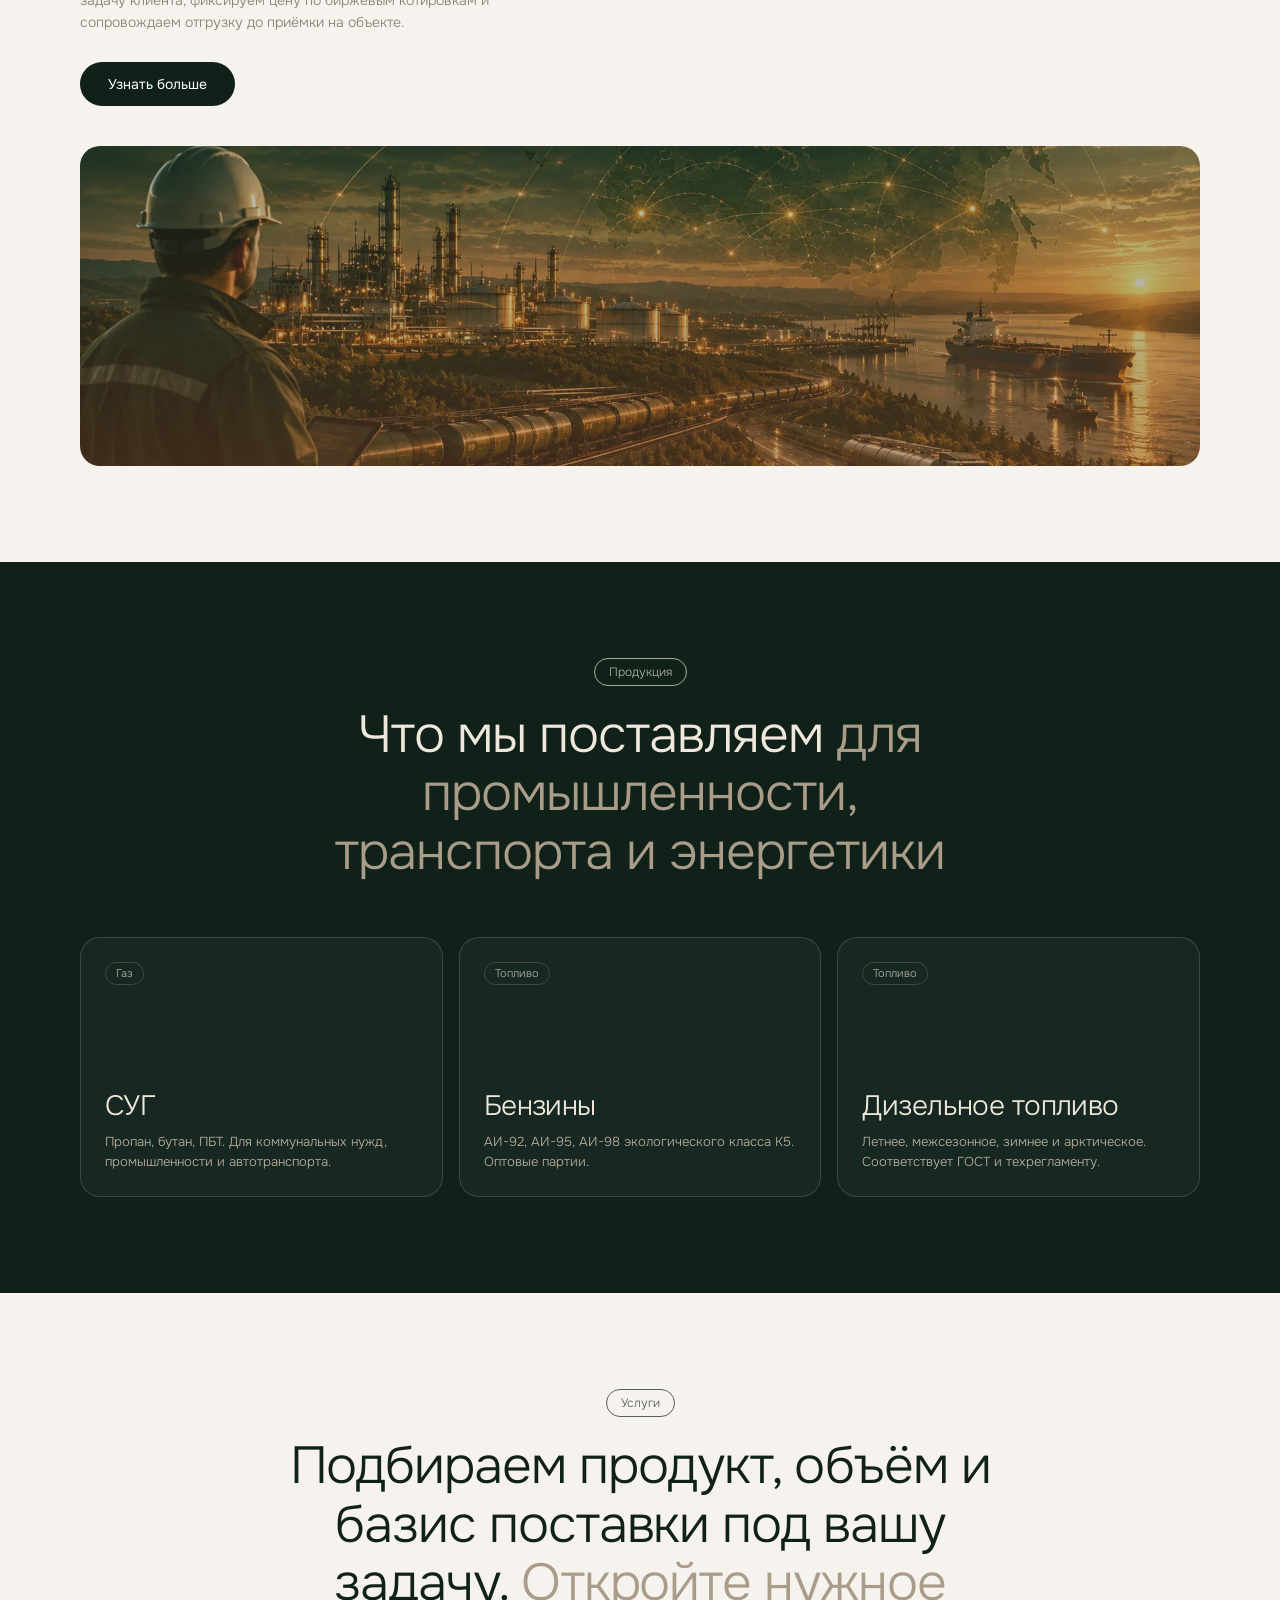
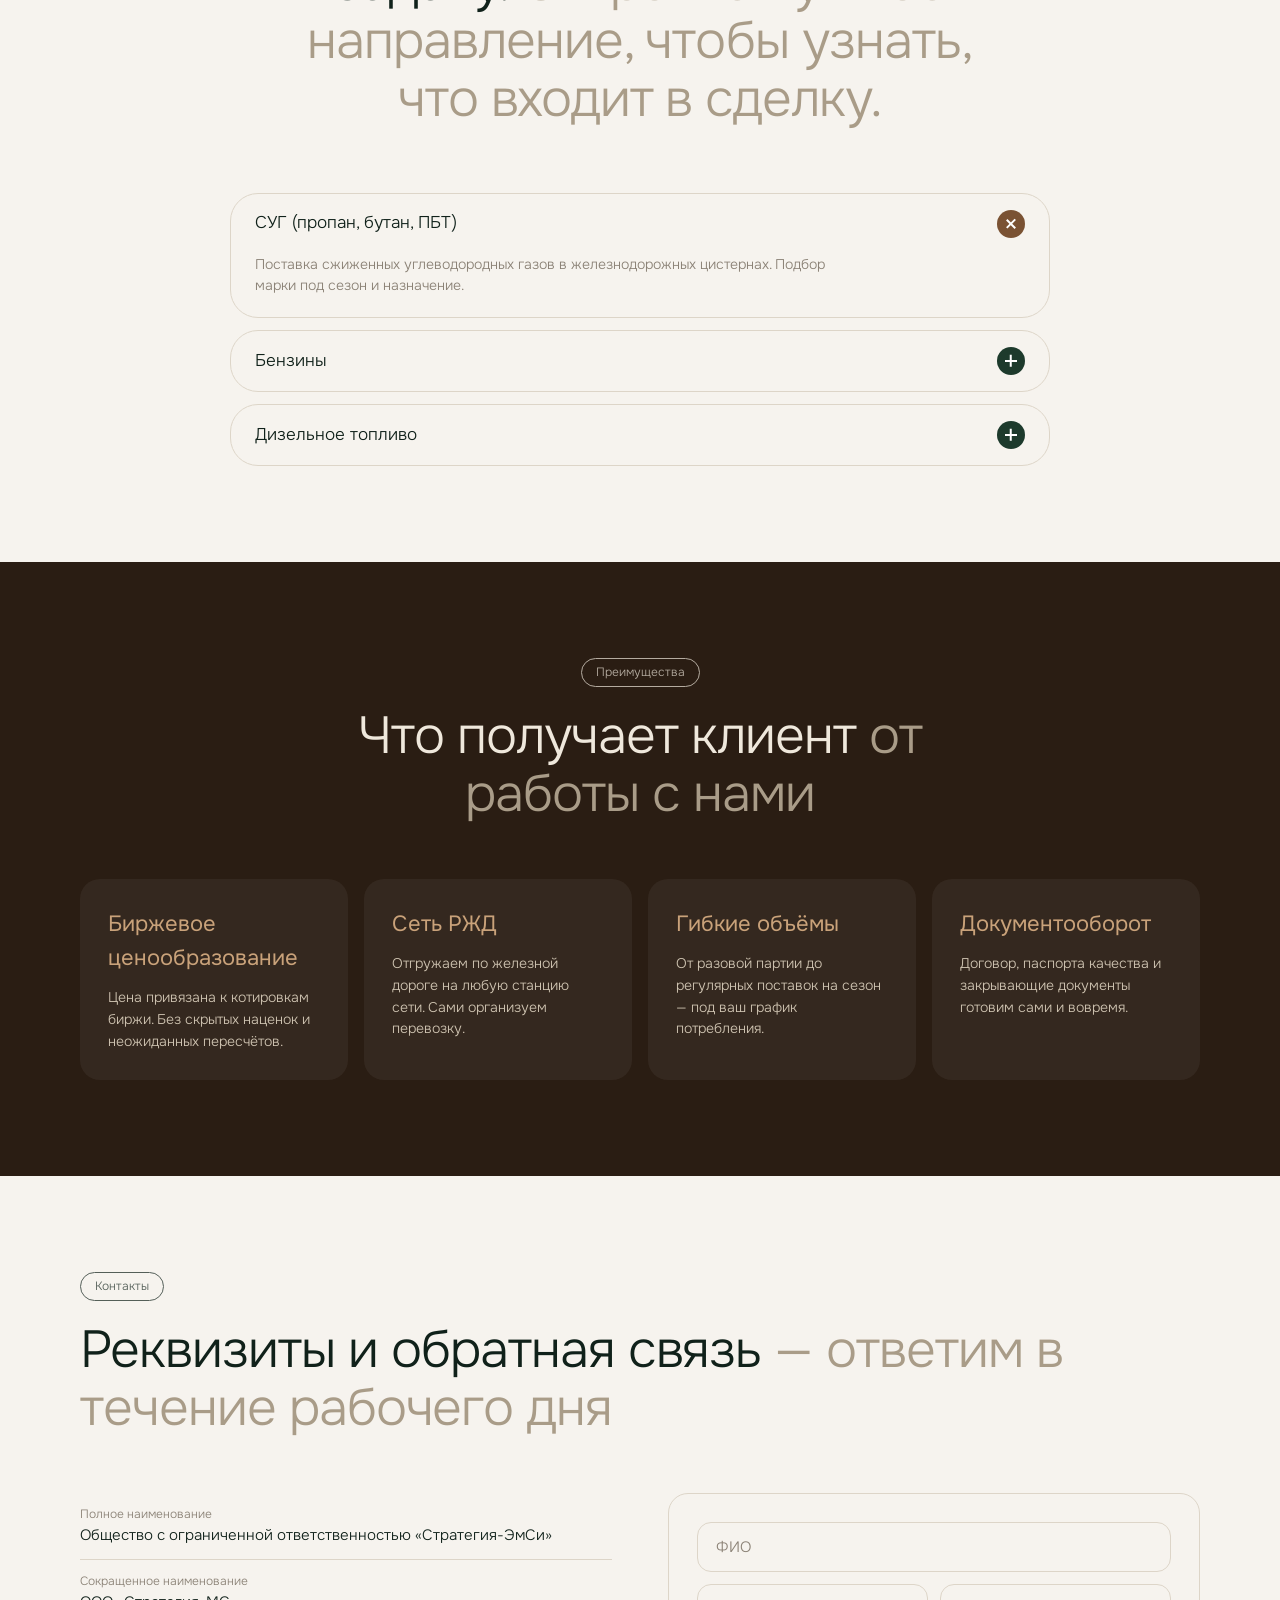
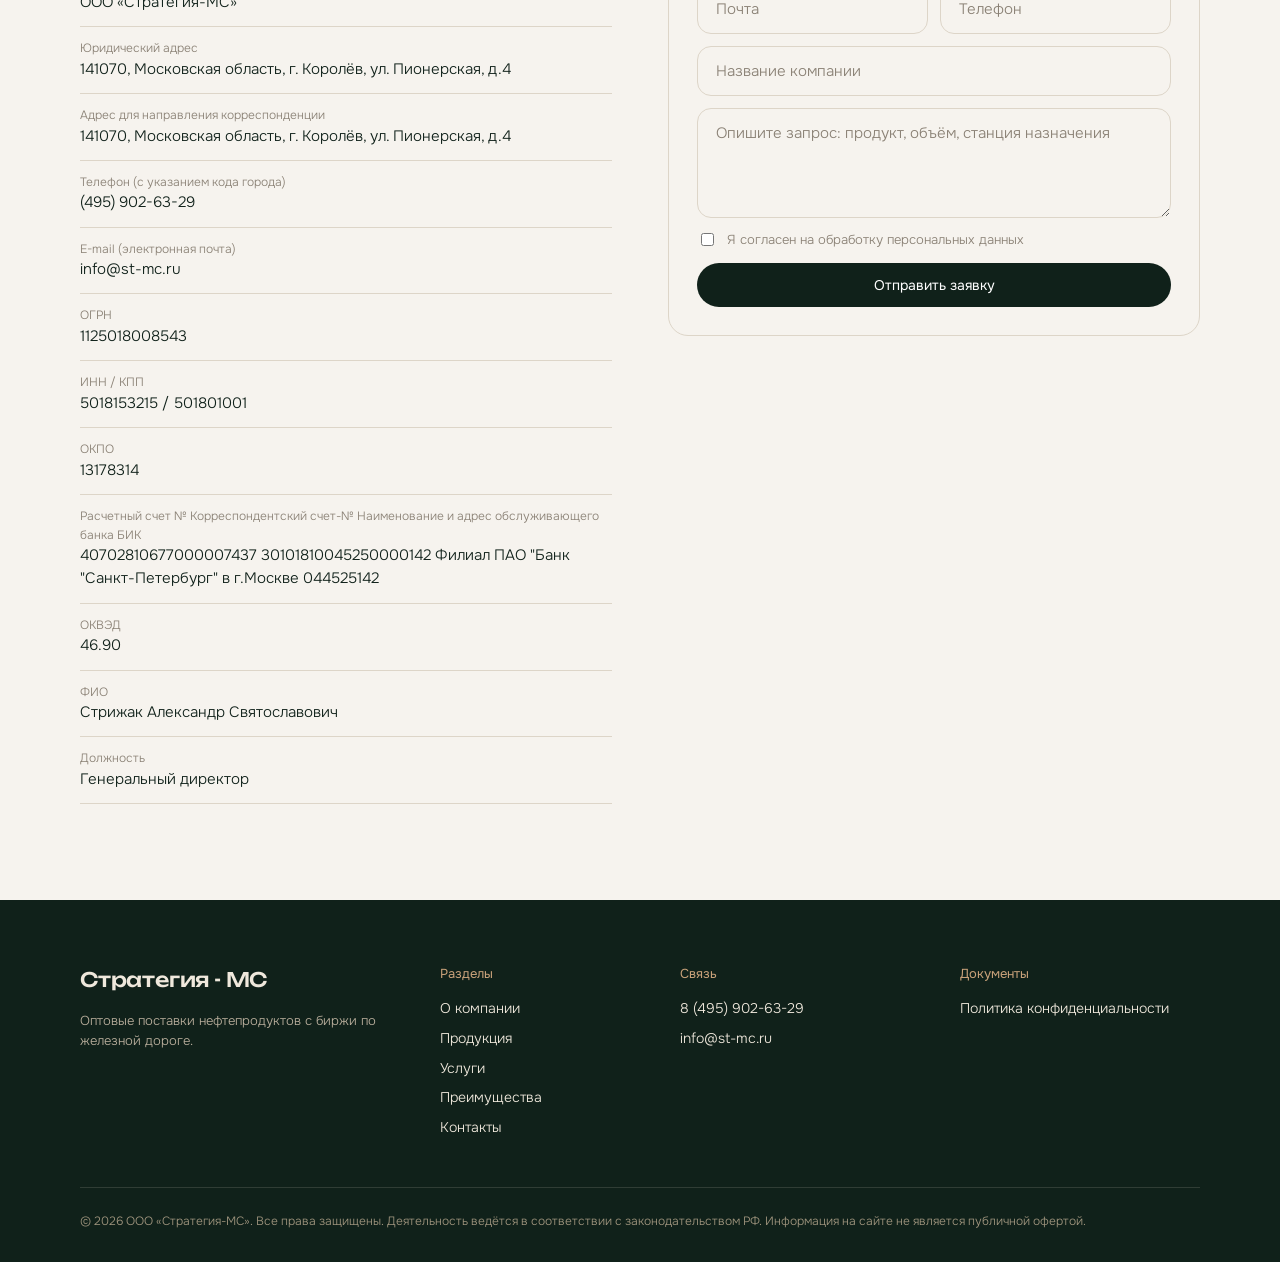
==== commit b1ea6ca8: "upd" ====
--- a/index.html
+++ b/index.html
@@ -20,7 +20,7 @@
     <meta property="og:url" content="https://svtmlnk.github.io/strategy/" />
     <meta
       property="og:image"
-      content="https://svtmlnk.github.io/strategy/assets/banner.png?v=2"
+      content="https://svtmlnk.github.io/strategy/assets/banner.png?v=3"
     />
     <meta property="og:image:type" content="image/png" />
     <meta property="og:image:width" content="1200" />
@@ -35,7 +35,7 @@
     />
     <meta
       name="twitter:image"
-      content="https://svtmlnk.github.io/strategy/assets/banner.png?v=2"
+      content="https://svtmlnk.github.io/strategy/assets/banner.png?v=3"
     />
 
     <link rel="preconnect" href="https://fonts.googleapis.com" />
--- a/style.css
+++ b/style.css
@@ -462,7 +462,7 @@
     background: linear-gradient(180deg, #2c4a3a 0%, #7a5233 100%);
     background-image:
         linear-gradient(180deg, rgba(44, 74, 58, .35), rgba(122, 82, 51, .5)),
-        url("./assets/test.png");
+        url("./assets/about.webp");
     background-size: cover;
     background-position: center;
     background-repeat: no-repeat;
@@ -875,6 +875,10 @@
         padding: 14px 0;
         border-bottom: 1px solid rgba(239, 232, 220, .12);
     }
+
+    .about__picture {
+        background-position: left;
+    }
 }
 
 @media (max-width: 520px) {
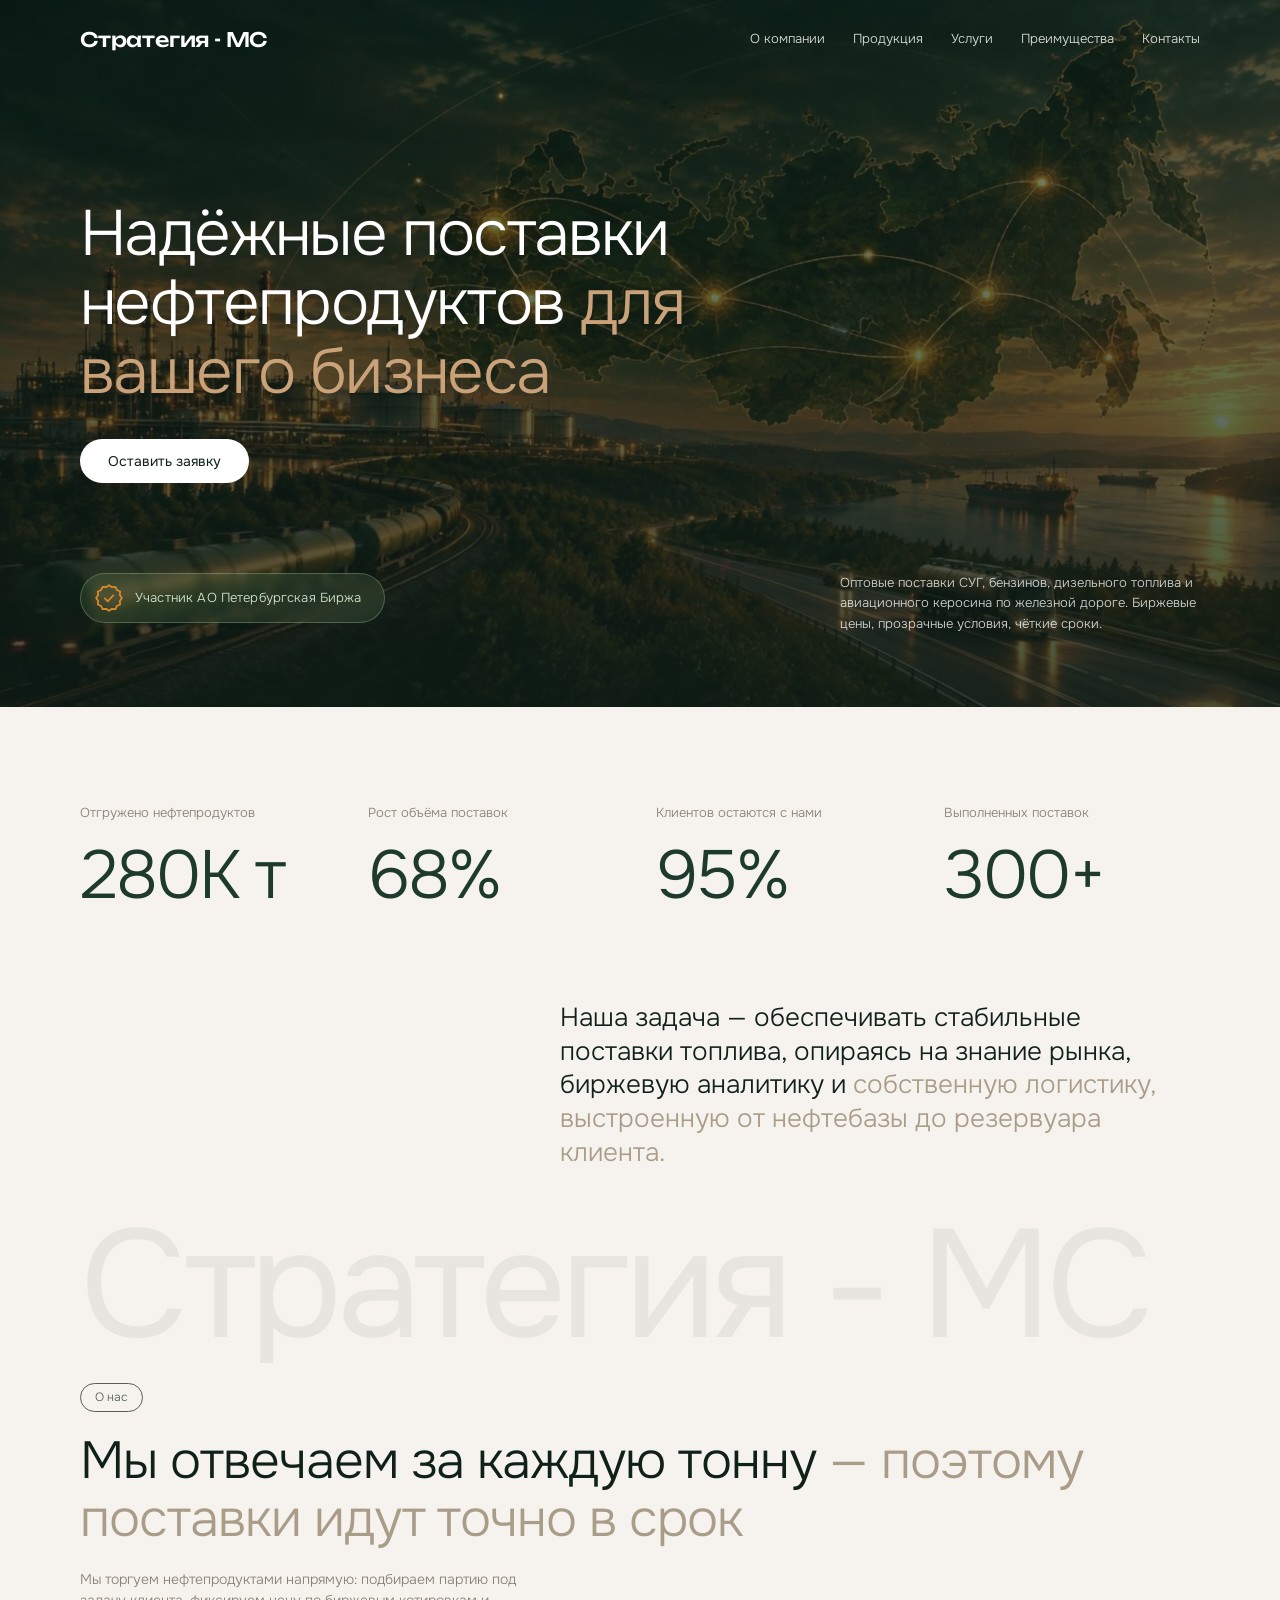
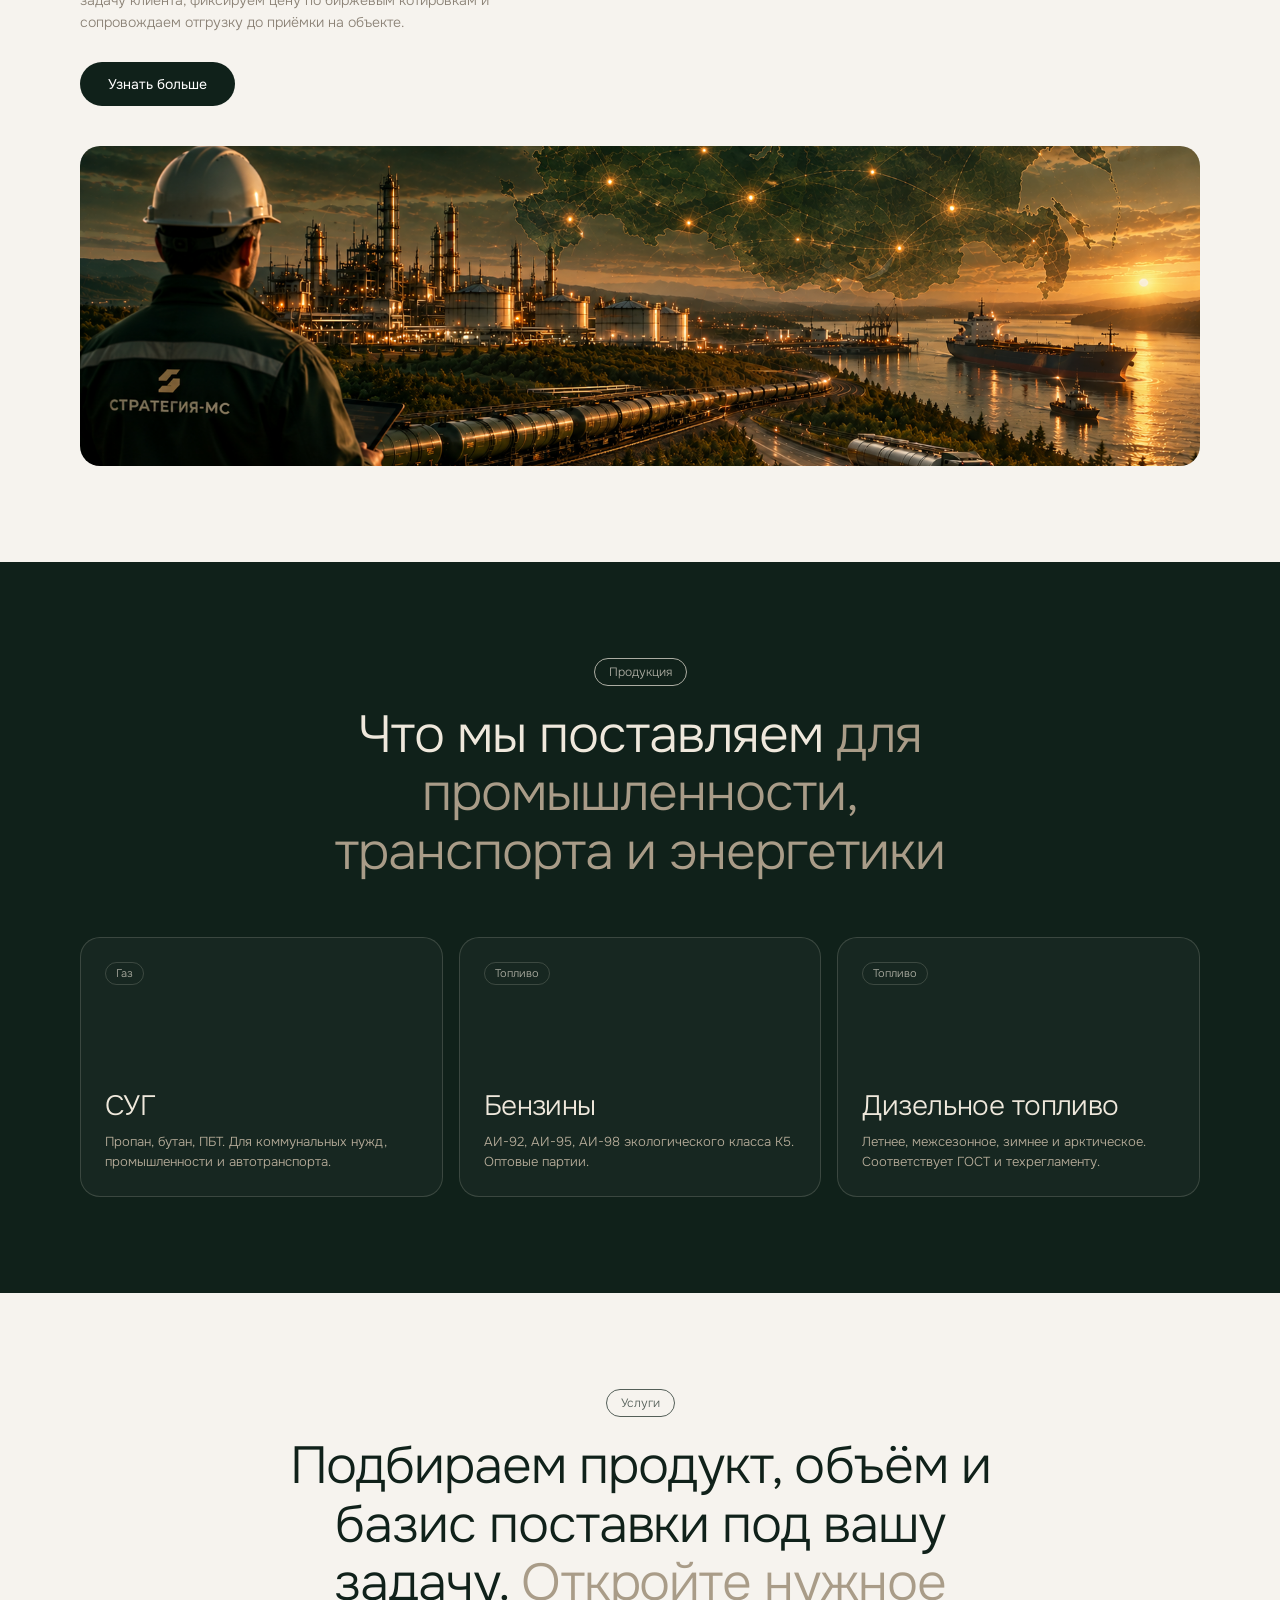
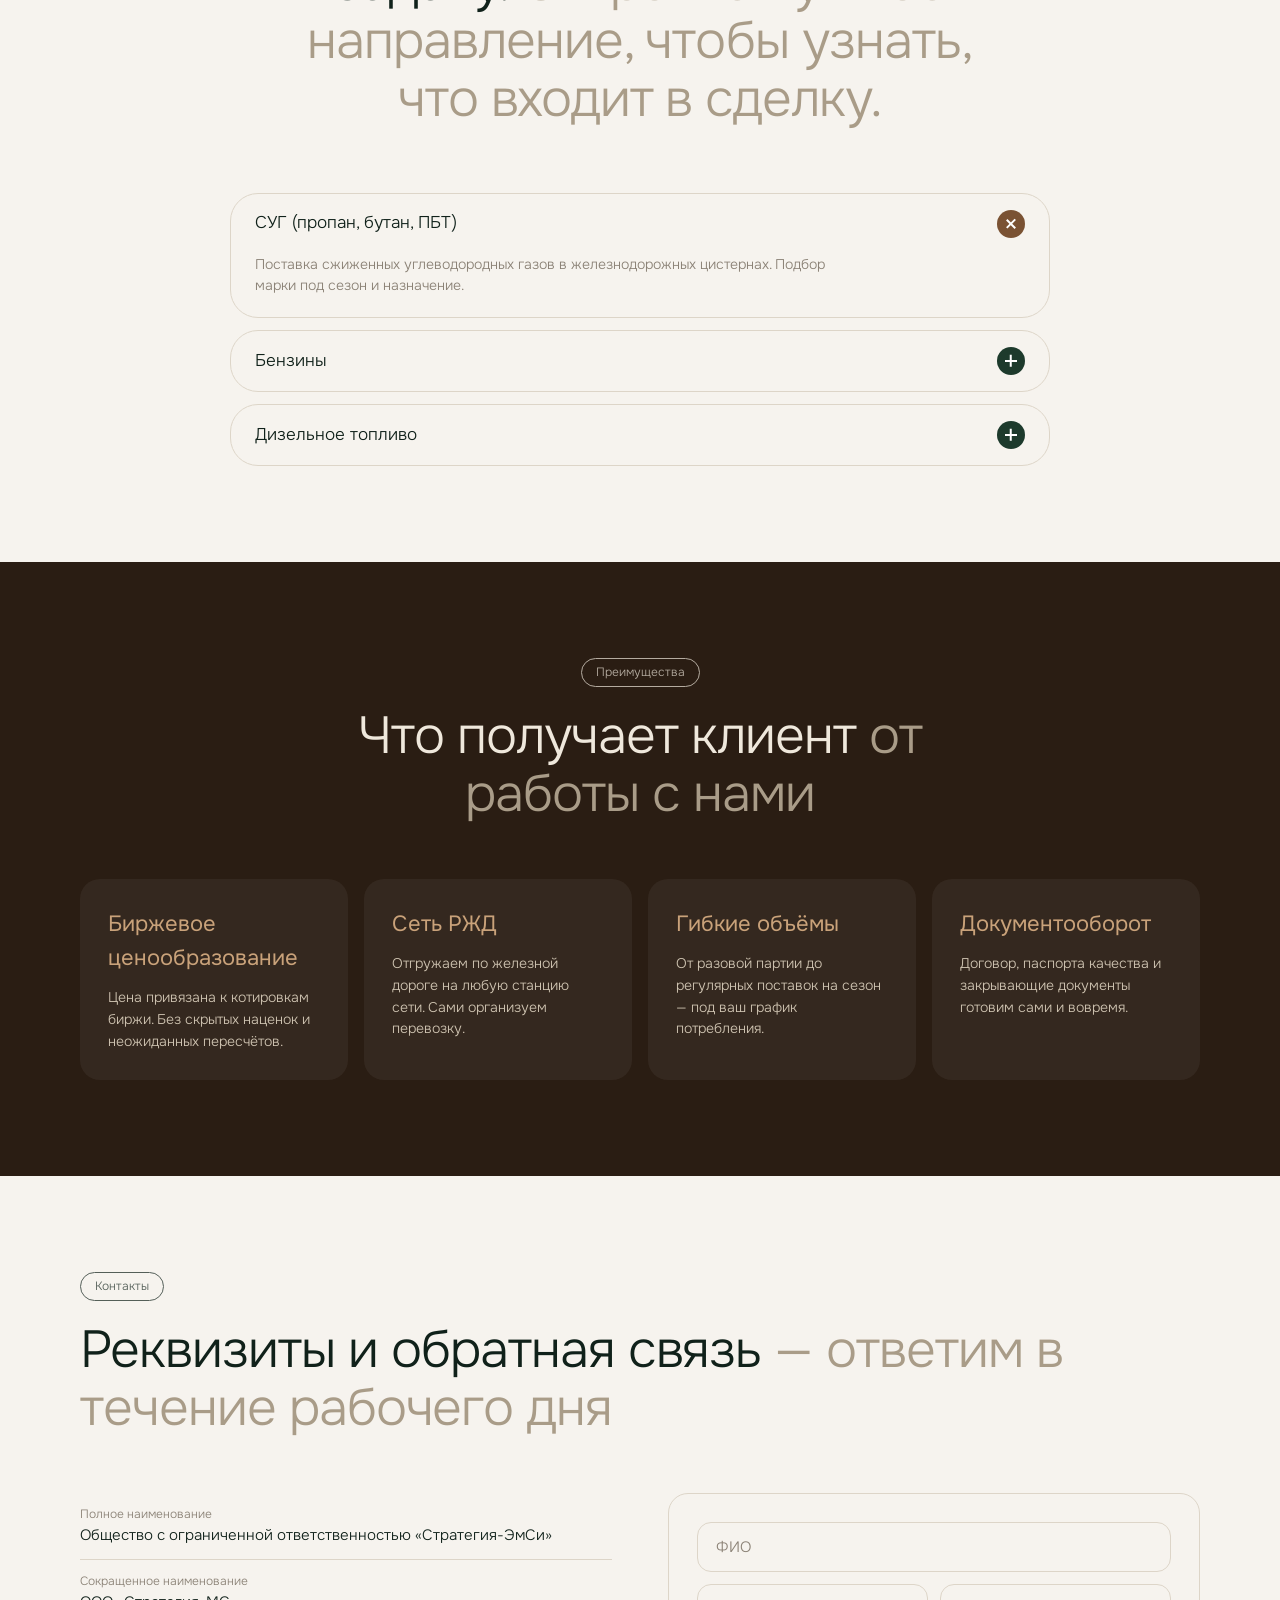
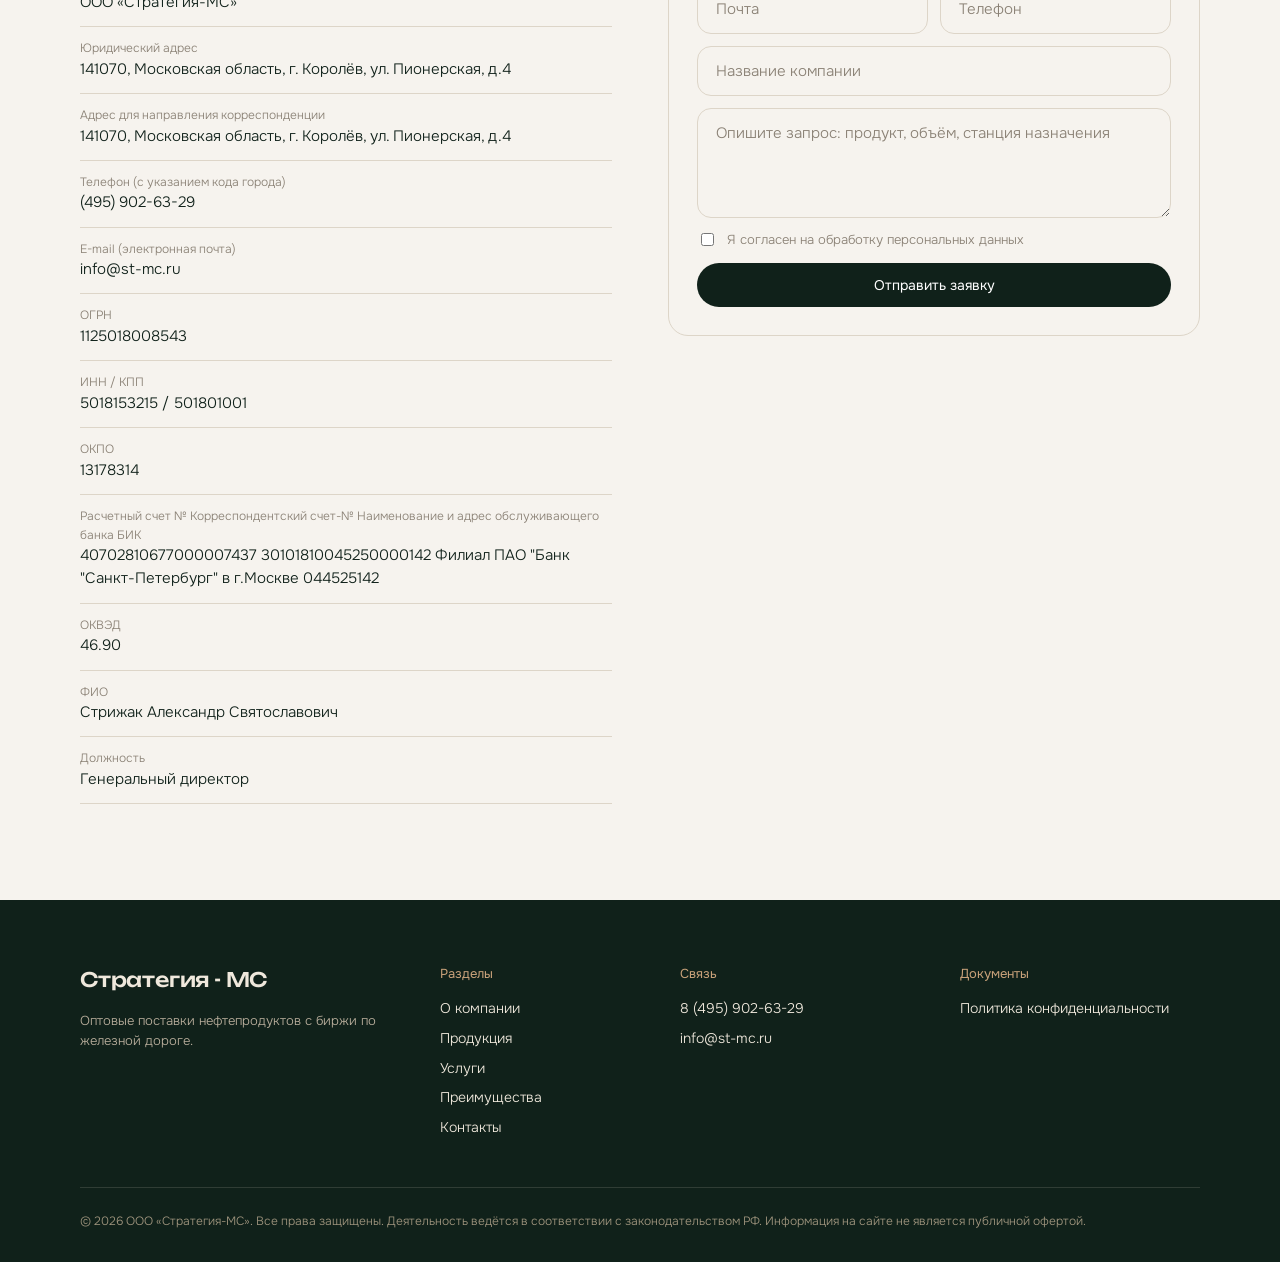
==== commit ffe834c0: "upd" ====
--- a/index.html
+++ b/index.html
@@ -41,7 +41,7 @@
     <link rel="preconnect" href="https://fonts.googleapis.com" />
     <link rel="preconnect" href="https://fonts.gstatic.com" crossorigin />
 
-    <link rel="stylesheet" href="./style.css" />
+    <link rel="stylesheet" href="./style.css?v=2" />
     <link href="https://unpkg.com/aos@2.3.1/dist/aos.css" rel="stylesheet" />
     <link
       rel="stylesheet"
--- a/style.css
+++ b/style.css
@@ -460,9 +460,7 @@
     display: flex;
     align-items: flex-end;
     background: linear-gradient(180deg, #2c4a3a 0%, #7a5233 100%);
-    background-image:
-        linear-gradient(180deg, rgba(44, 74, 58, .35), rgba(122, 82, 51, .5)),
-        url("./assets/about.webp");
+    background-image: url("./assets/about.webp");
     background-size: cover;
     background-position: center;
     background-repeat: no-repeat;
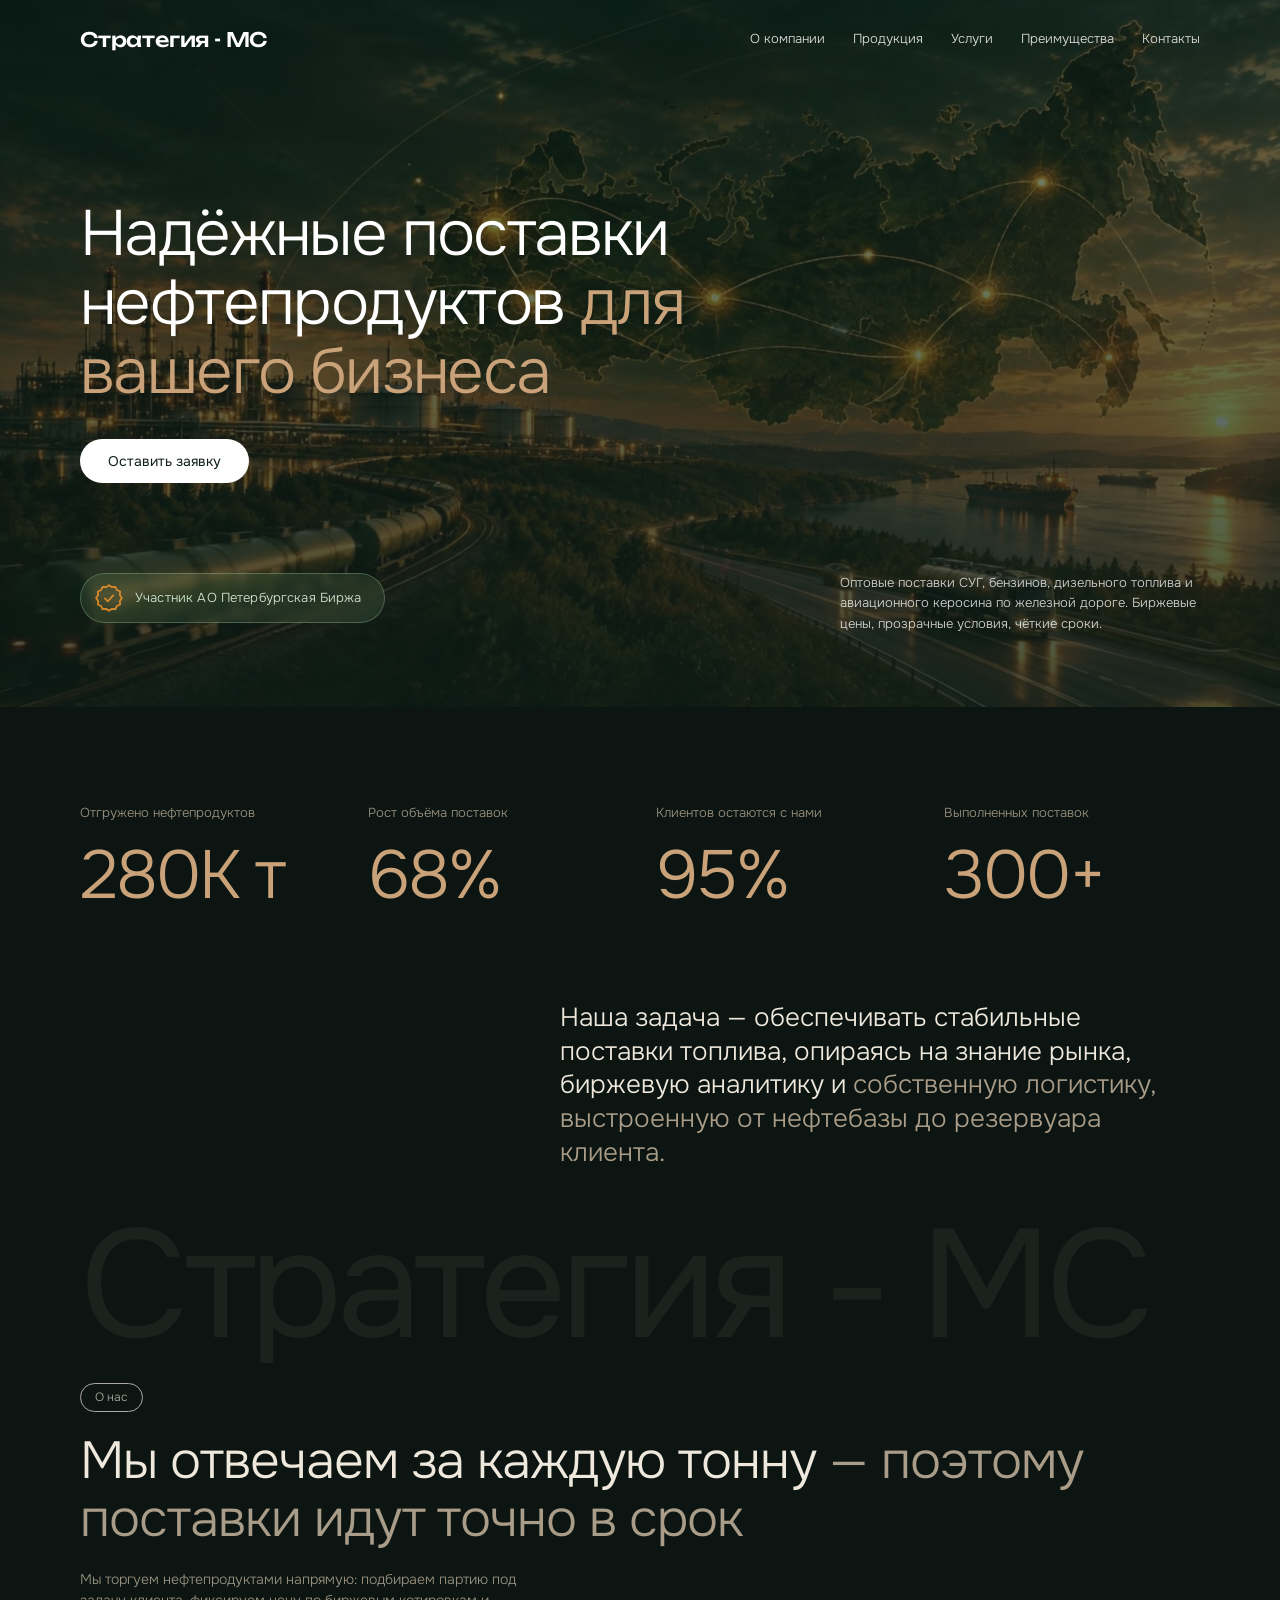
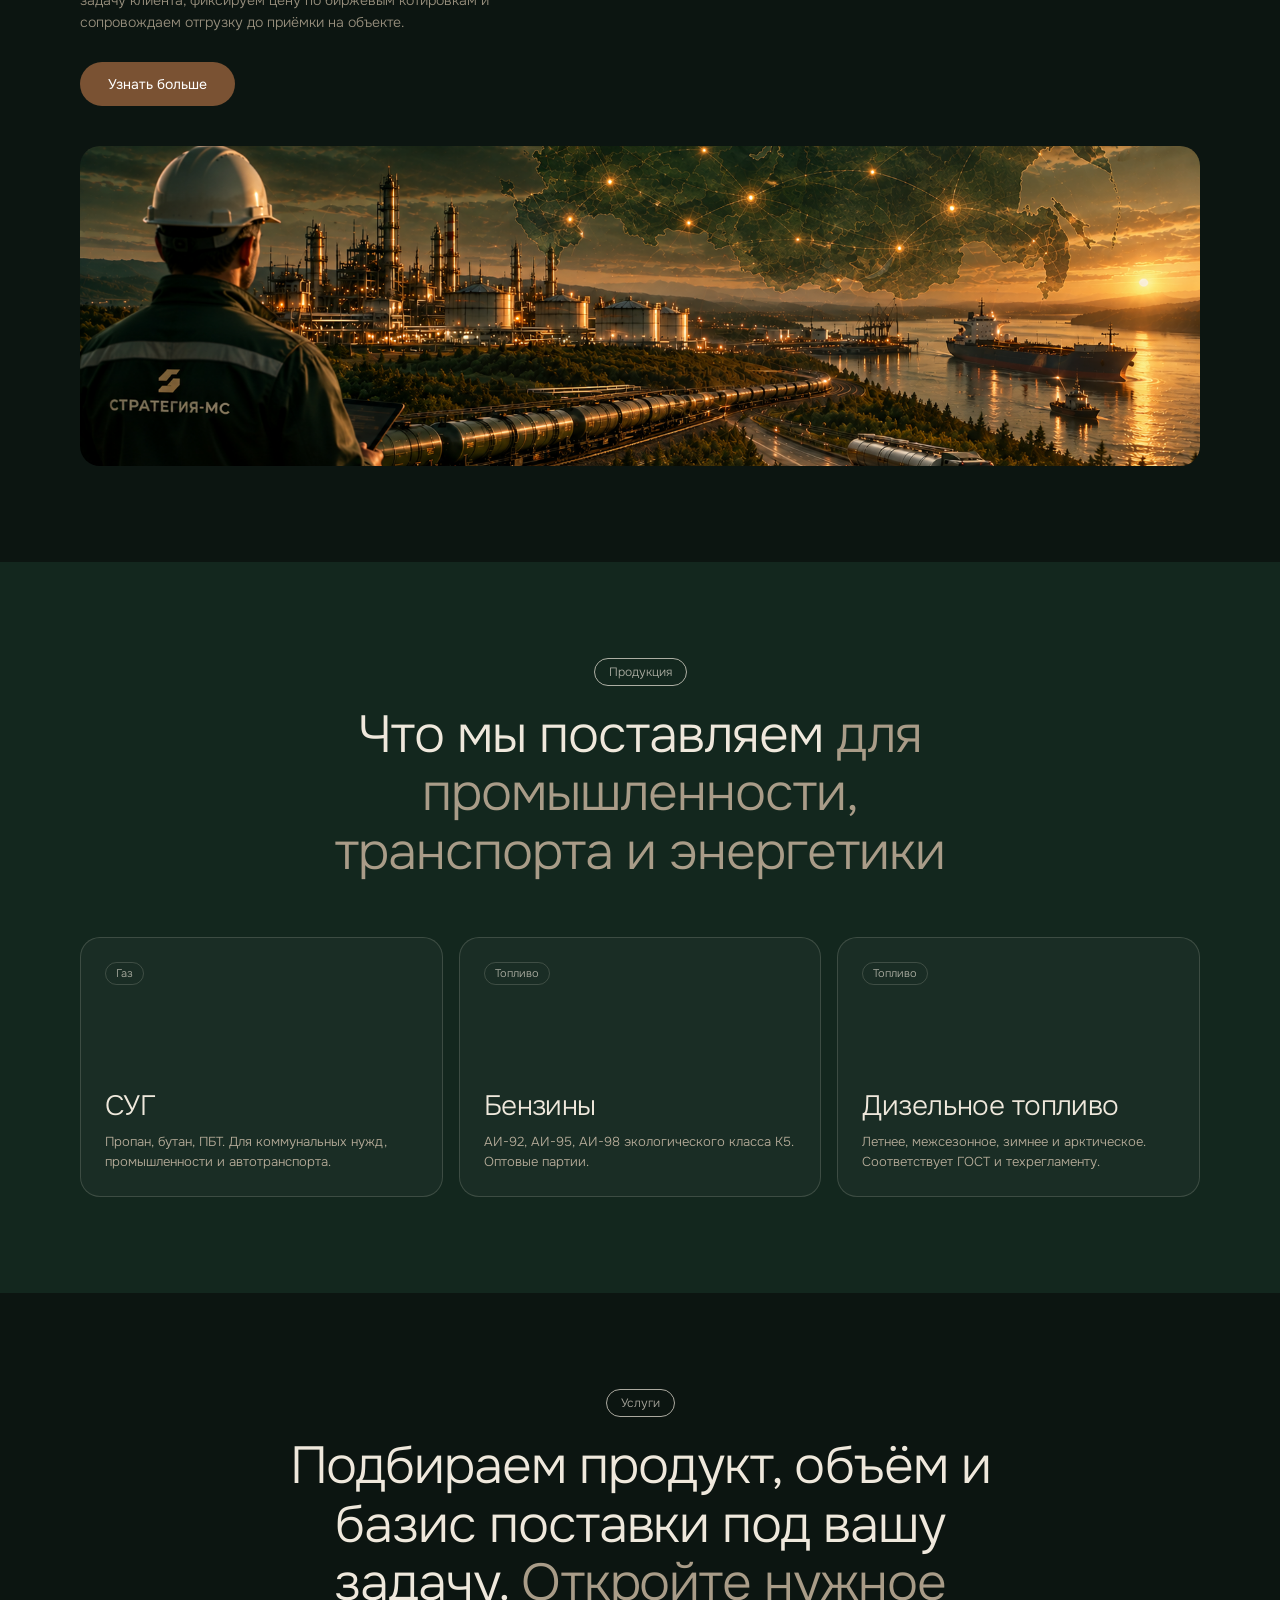
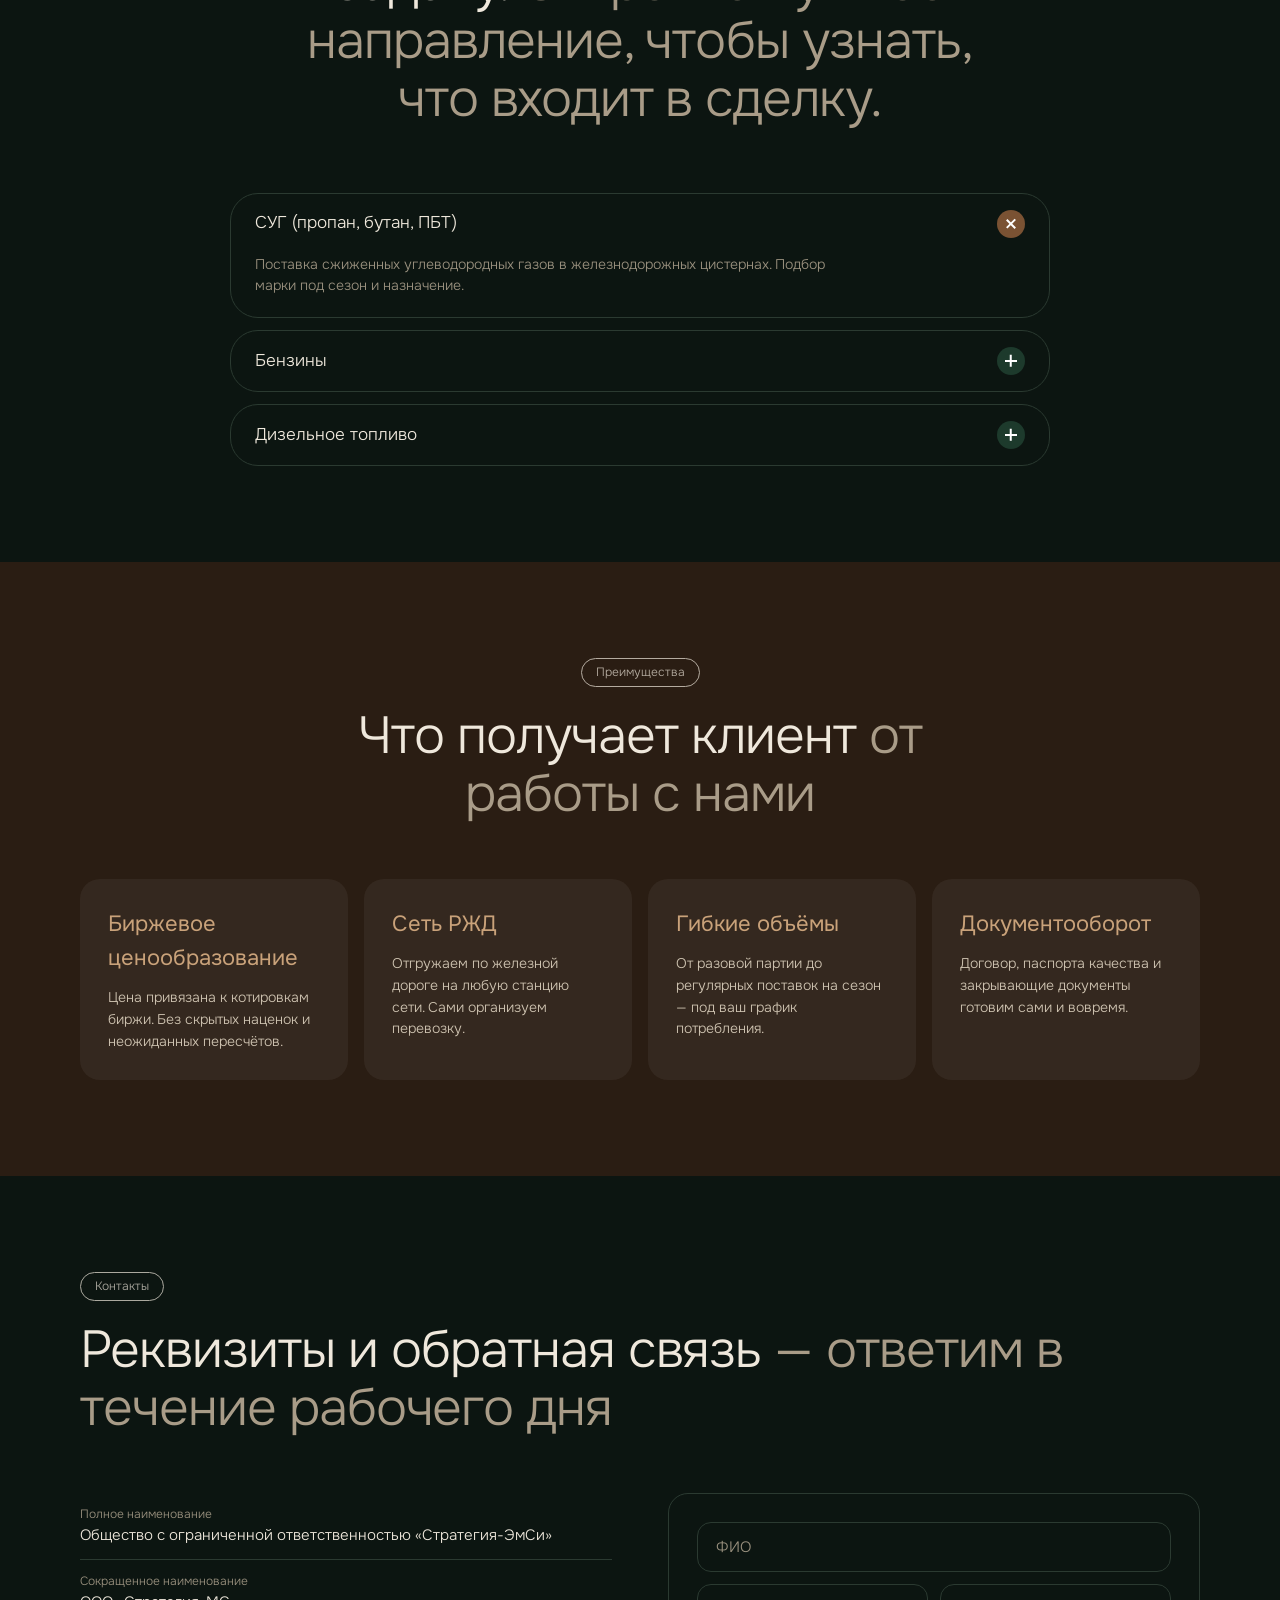
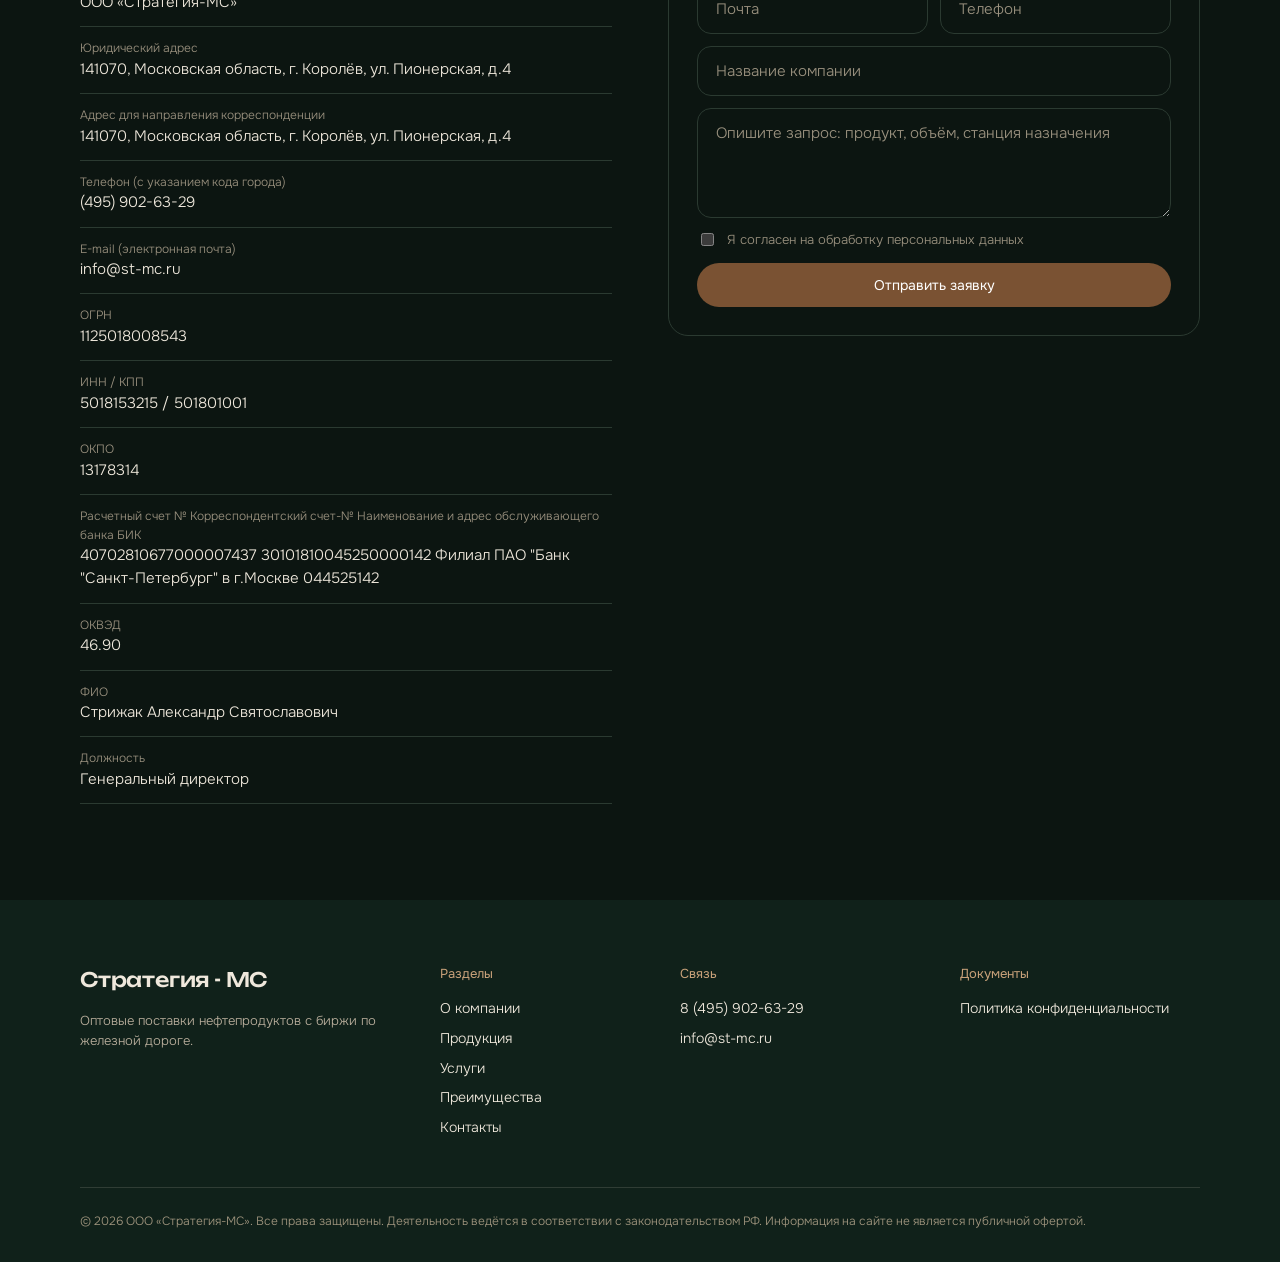
==== commit 7e22bb62: "updated style" ====
--- a/index.html
+++ b/index.html
@@ -41,7 +41,7 @@
     <link rel="preconnect" href="https://fonts.googleapis.com" />
     <link rel="preconnect" href="https://fonts.gstatic.com" crossorigin />
 
-    <link rel="stylesheet" href="./style.css?v=2" />
+    <link rel="stylesheet" href="./style.css?v=3" />
     <link href="https://unpkg.com/aos@2.3.1/dist/aos.css" rel="stylesheet" />
     <link
       rel="stylesheet"
--- a/style.css
+++ b/style.css
@@ -3,36 +3,22 @@
 /* ============ Токены ============ */
 :root {
     --green-900: #10211a;
+    --green-800: #13271e;
     --green-700: #1d3a2c;
     --brown-600: #7a5233;
     --brown-300: #c9a27a;
     --sand: #a99c88;
-    --paper: #f6f3ee;
-    --ink: #10211a;
-    --muted: #8a8175;
-    --line: #ddd5c8;
-    --font: "Onest", "Segoe UI", Arial, sans-serif;
-    --radius-card: 20px;
-    --radius-pill: 999px;
-    box-sizing: border-box;
-    padding-top: env(safe-area-inset-top, 0px);
-    padding-bottom: env(safe-area-inset-bottom, 0px);
-}
-
-@media (prefers-color-scheme: dark) {
-    :root:not([data-theme="light"]) {
-        --paper: #0c1511;
-        --ink: #efe8dc;
-        --muted: #9a917f;
-        --line: #2b3a31;
-    }
-}
-
-:root[data-theme="dark"] {
     --paper: #0c1511;
     --ink: #efe8dc;
     --muted: #9a917f;
     --line: #2b3a31;
+    --font: "Onest", "Segoe UI", Arial, sans-serif;
+    --radius-card: 20px;
+    --radius-pill: 999px;
+    color-scheme: dark;
+    box-sizing: border-box;
+    padding-top: env(safe-area-inset-top, 0px);
+    padding-bottom: env(safe-area-inset-bottom, 0px);
 }
 
 /* ============ База ============ */
@@ -98,7 +84,7 @@
 }
 
 .section--dark {
-    background: var(--green-900);
+    background: var(--green-800);
     color: #efe8dc;
 }
 
@@ -139,15 +125,16 @@
     padding: 13px 28px;
     border: 0;
     border-radius: var(--radius-pill);
-    background: var(--green-900);
+    background: var(--brown-600);
     color: #fff;
     font: 400 14px var(--font);
     cursor: pointer;
-    transition: background .2s;
+    transition: background .2s, color .2s;
 }
 
 .button:hover {
-    background: var(--brown-600);
+    background: var(--brown-300);
+    color: var(--green-900);
 }
 
 .button--light {
@@ -403,16 +390,6 @@
     font-size: clamp(44px, 6vw, 68px);
     font-weight: 300;
     letter-spacing: -.03em;
-    color: var(--green-700);
-}
-
-@media (prefers-color-scheme: dark) {
-    :root:not([data-theme="light"]) .stats__value {
-        color: var(--brown-300);
-    }
-}
-
-:root[data-theme="dark"] .stats__value {
     color: var(--brown-300);
 }
 
@@ -751,7 +728,7 @@
 
 /* Фон секции светлый, поэтому белый лоадер на нём не виден */
 .form-state .loader {
-    --color-1: var(--brown-600);
+    --color-1: var(--brown-300);
 }
 
 @keyframes rotation {
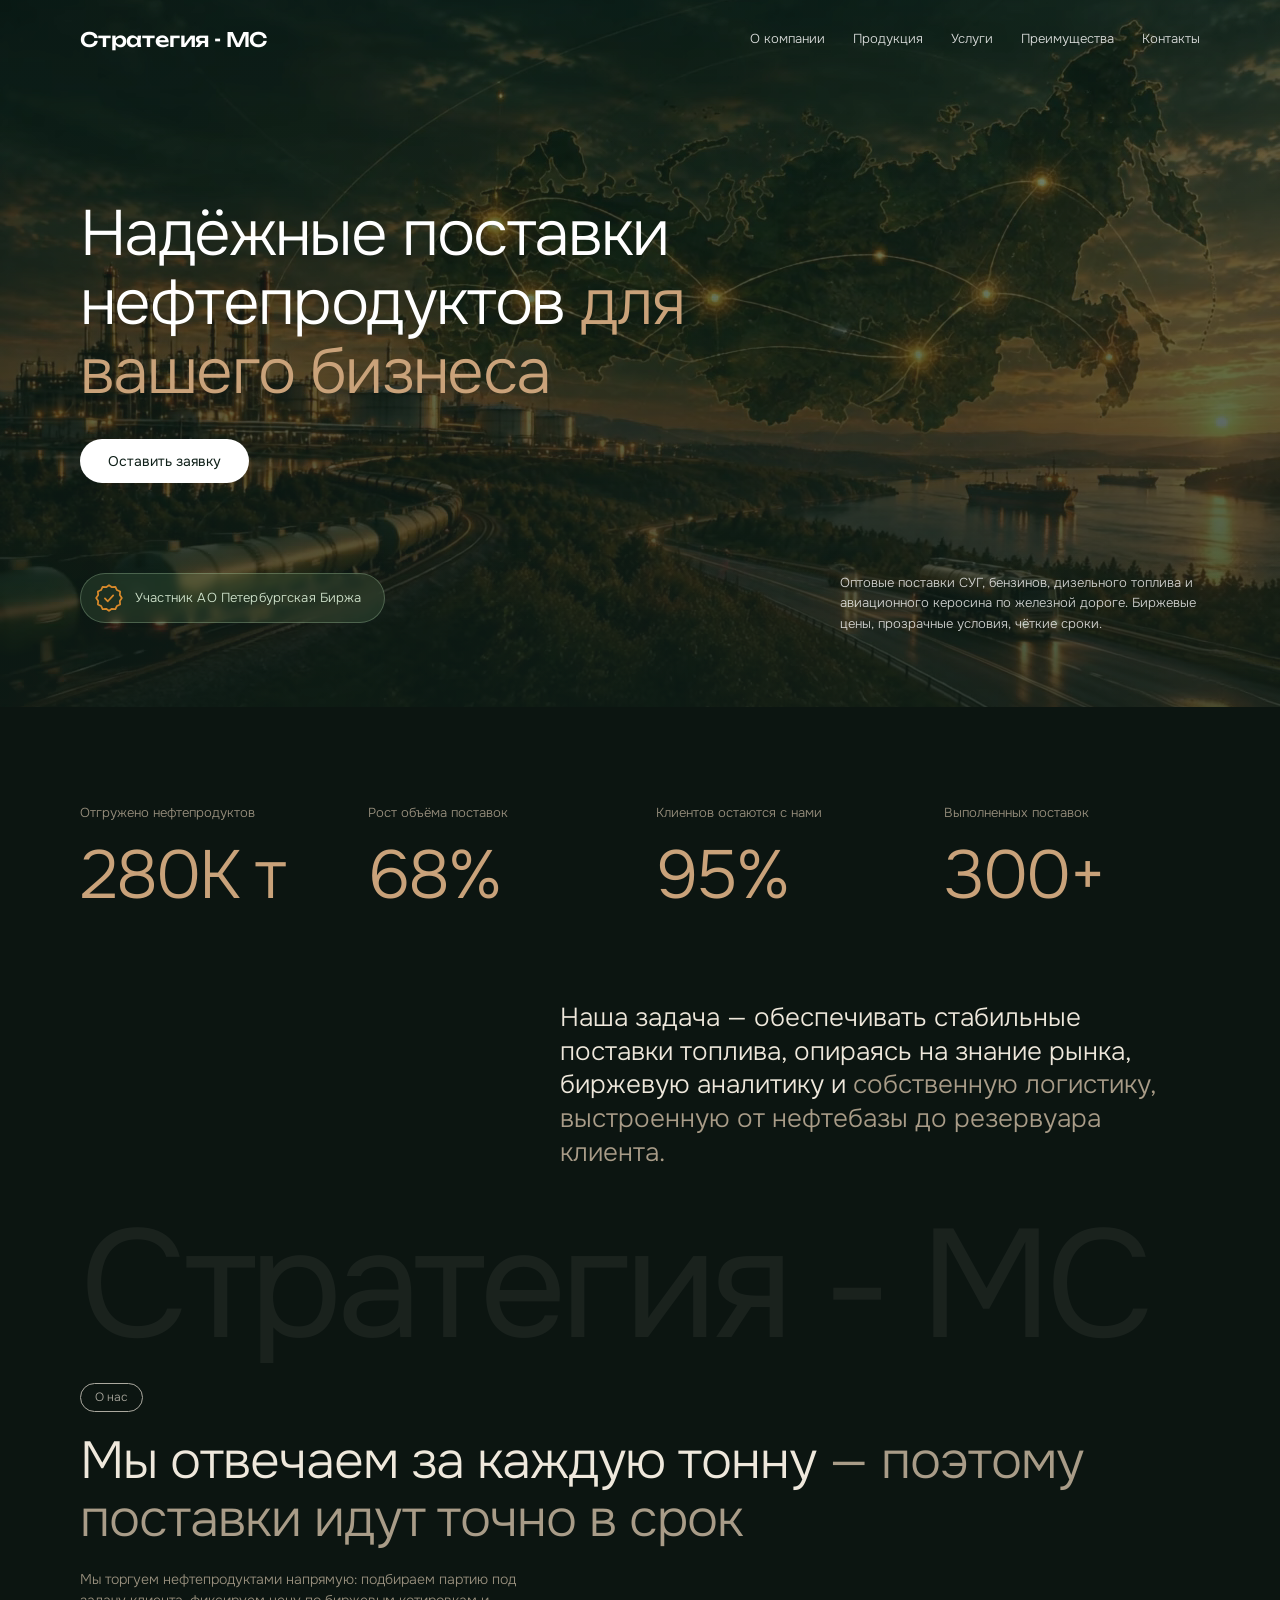
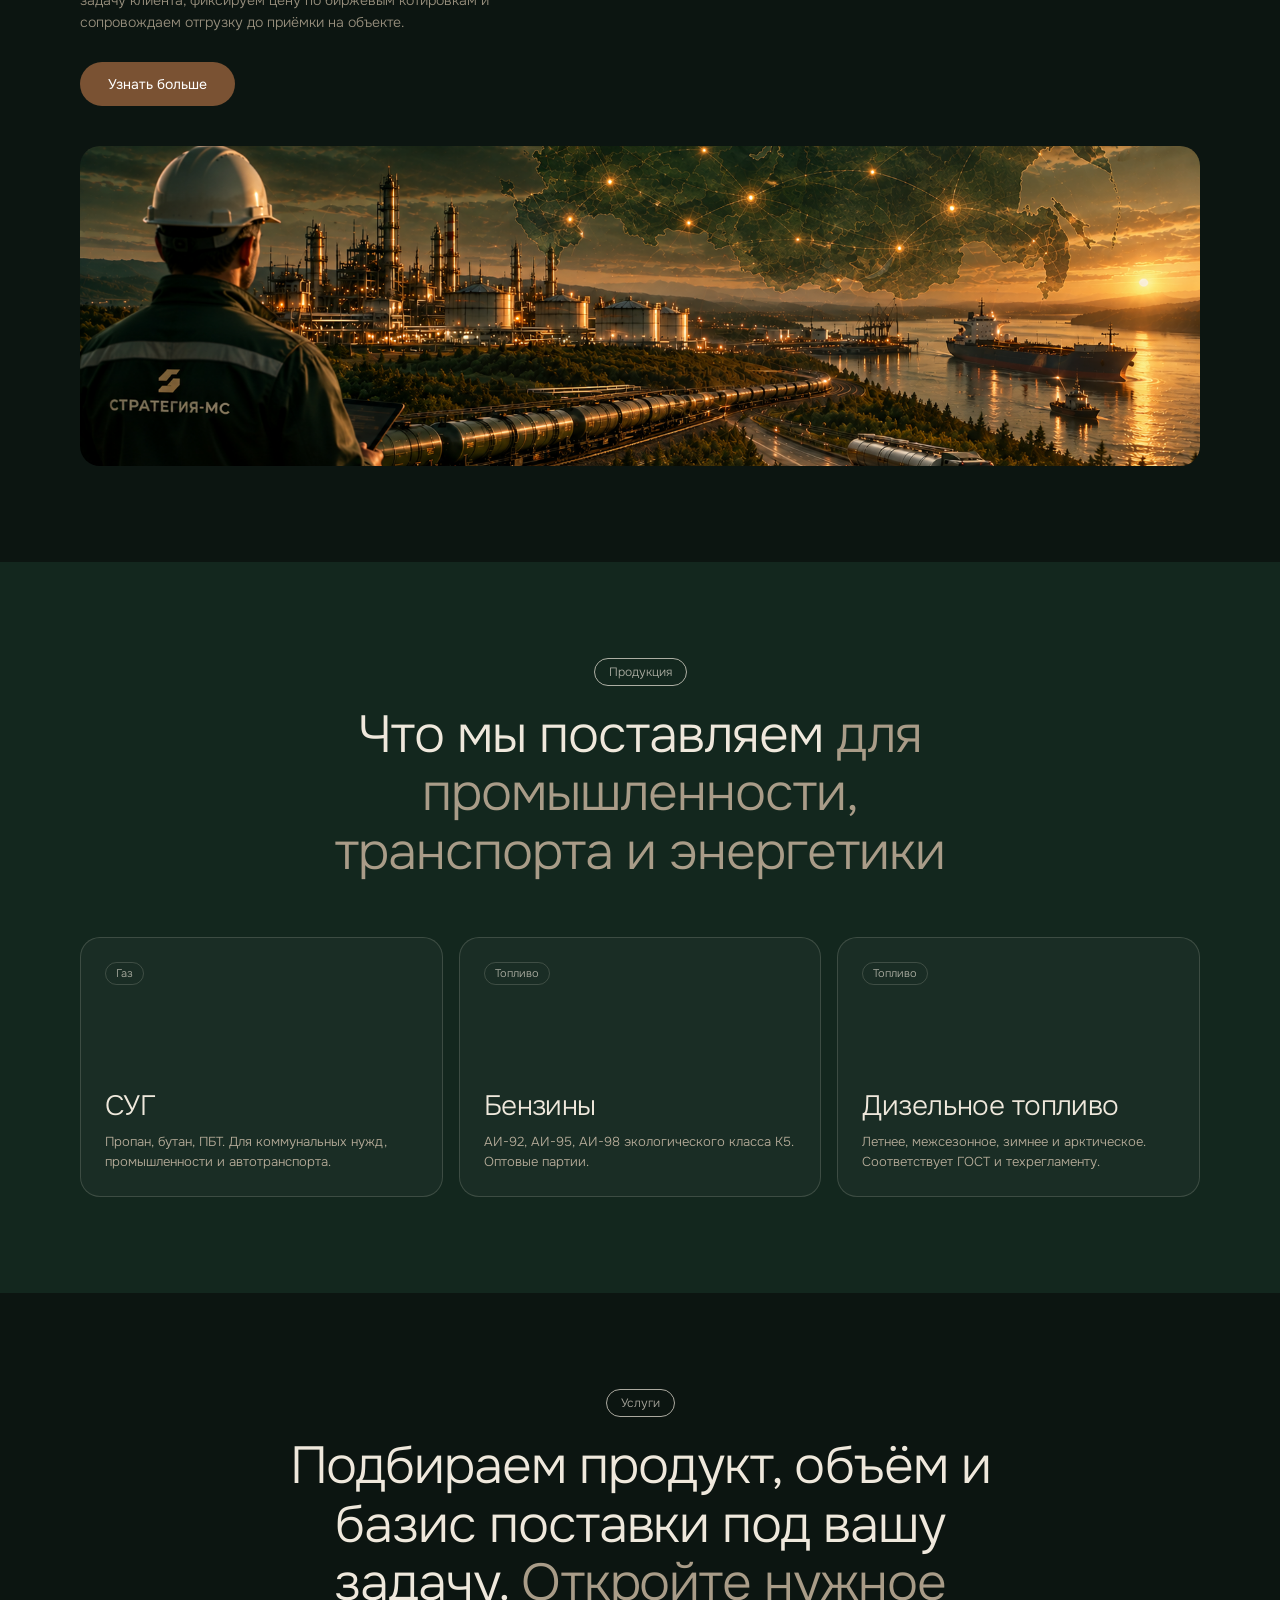
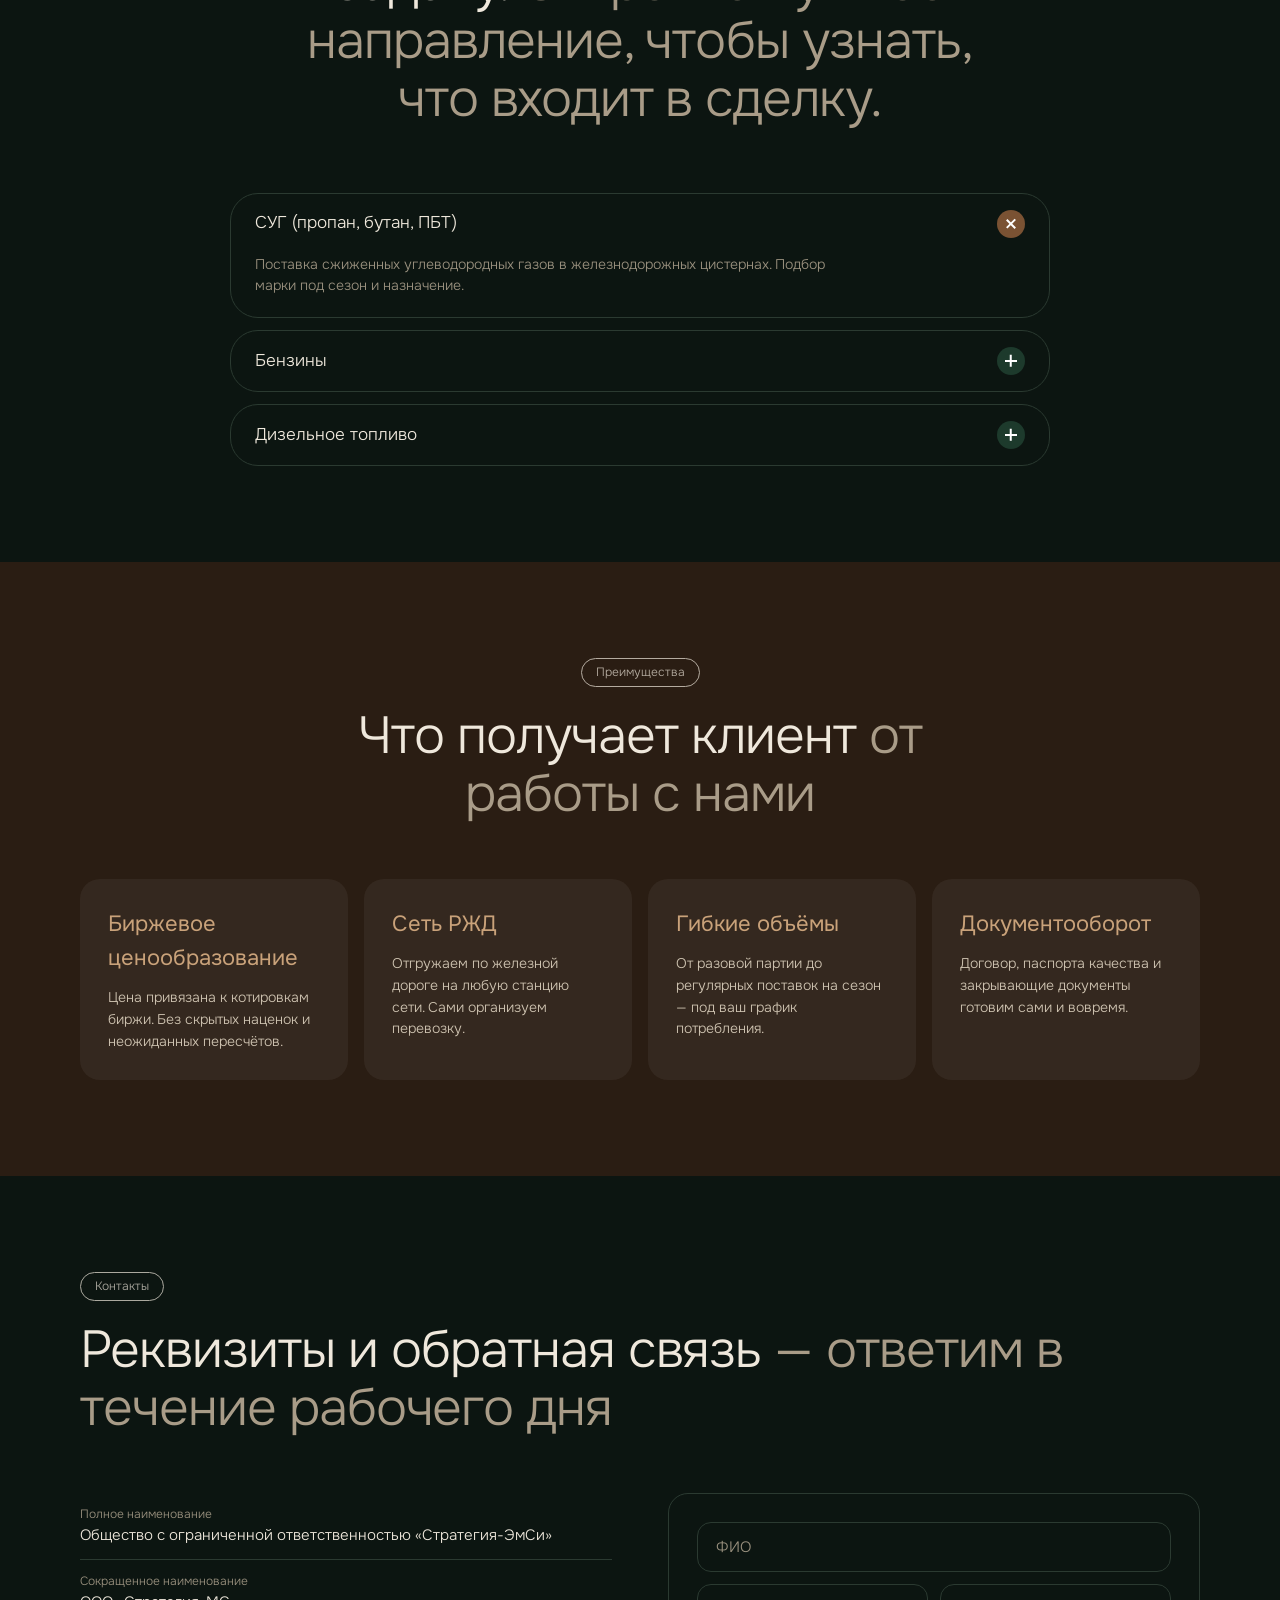
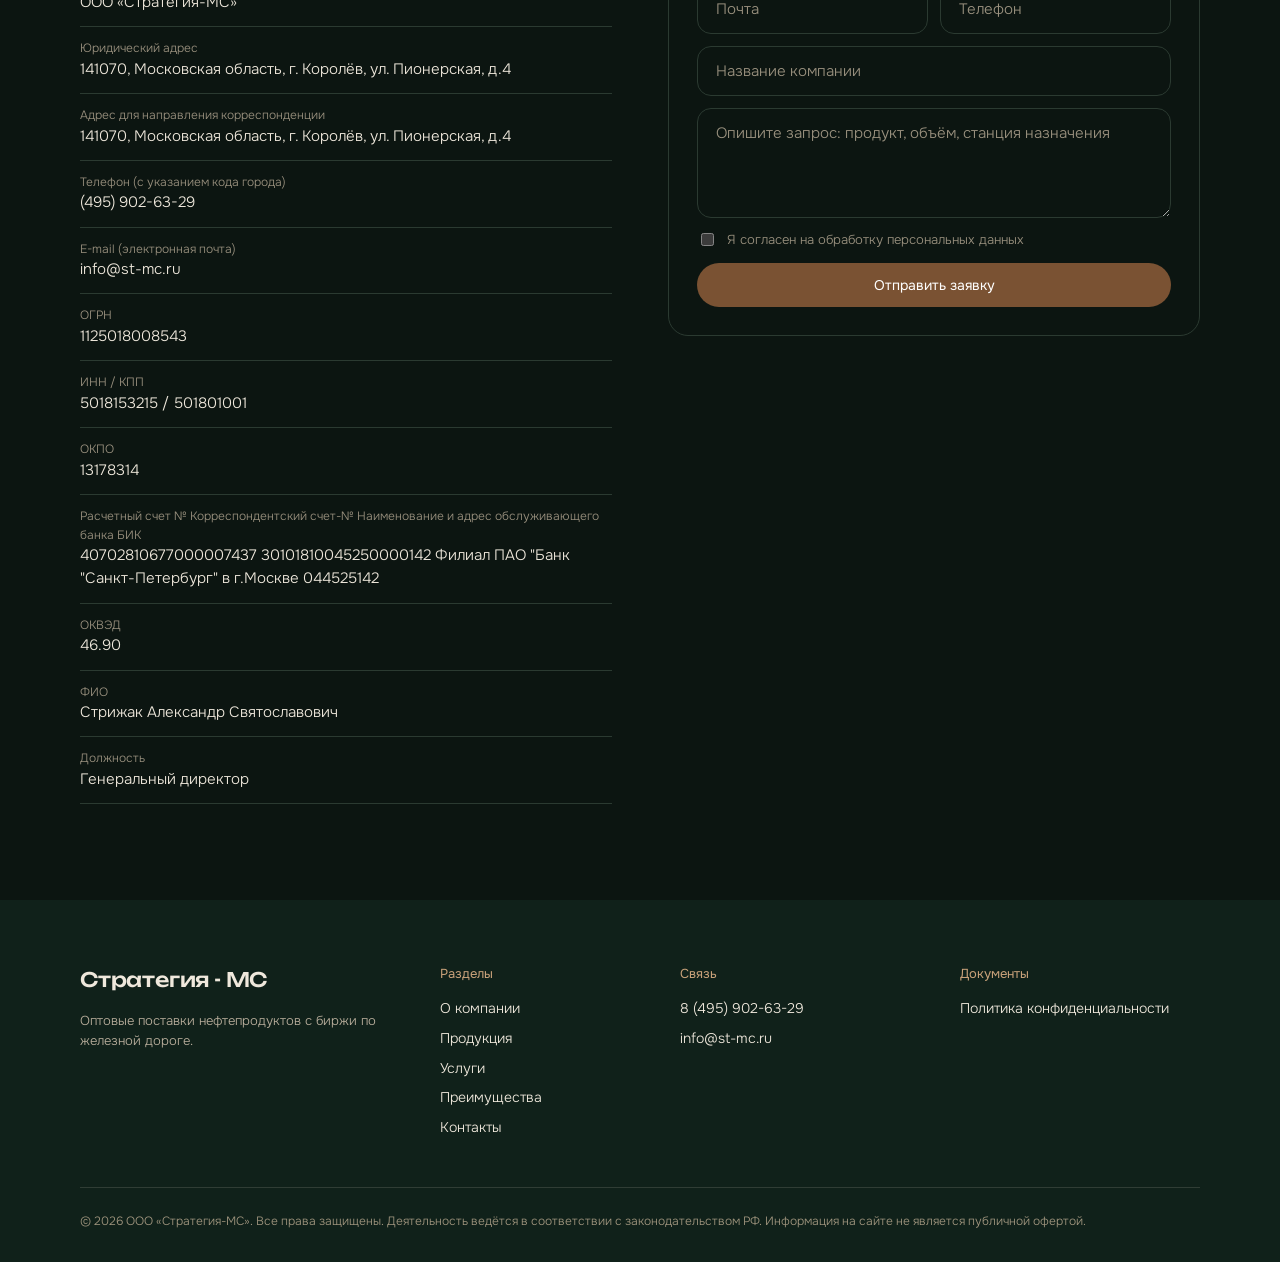
==== commit 80cb8c29: "added file" ====
--- a/index.html
+++ b/index.html
@@ -20,7 +20,7 @@
     <meta property="og:url" content="https://svtmlnk.github.io/strategy/" />
     <meta
       property="og:image"
-      content="https://svtmlnk.github.io/strategy/assets/banner.png?v=3"
+      content="https://svtmlnk.github.io/strategy/assets/banner.png?v=0.0.1"
     />
     <meta property="og:image:type" content="image/png" />
     <meta property="og:image:width" content="1200" />
@@ -35,13 +35,13 @@
     />
     <meta
       name="twitter:image"
-      content="https://svtmlnk.github.io/strategy/assets/banner.png?v=3"
+      content="https://svtmlnk.github.io/strategy/assets/banner.png?v=0.0.1"
     />
 
     <link rel="preconnect" href="https://fonts.googleapis.com" />
     <link rel="preconnect" href="https://fonts.gstatic.com" crossorigin />
 
-    <link rel="stylesheet" href="./style.css?v=3" />
+    <link rel="stylesheet" href="./style.css?v=0.0.1" />
     <link href="https://unpkg.com/aos@2.3.1/dist/aos.css" rel="stylesheet" />
     <link
       rel="stylesheet"
@@ -565,7 +565,7 @@
           <h3 class="footer__title">Документы</h3>
           <ul class="footer__list">
             <li>
-              <a class="footer__link" href="#">Политика конфиденциальности</a>
+              <a class="footer__link" href="./docs/politics_strategy.pdf" target="_blank">Политика конфиденциальности</a>
             </li>
           </ul>
         </div>
@@ -578,5 +578,5 @@
     </footer>
   </body>
   <script src="https://unpkg.com/aos@2.3.1/dist/aos.js"></script>
-  <script src="./script.js"></script>
+  <script src="./script.js?v=0.0.1"></script>
 </html>
